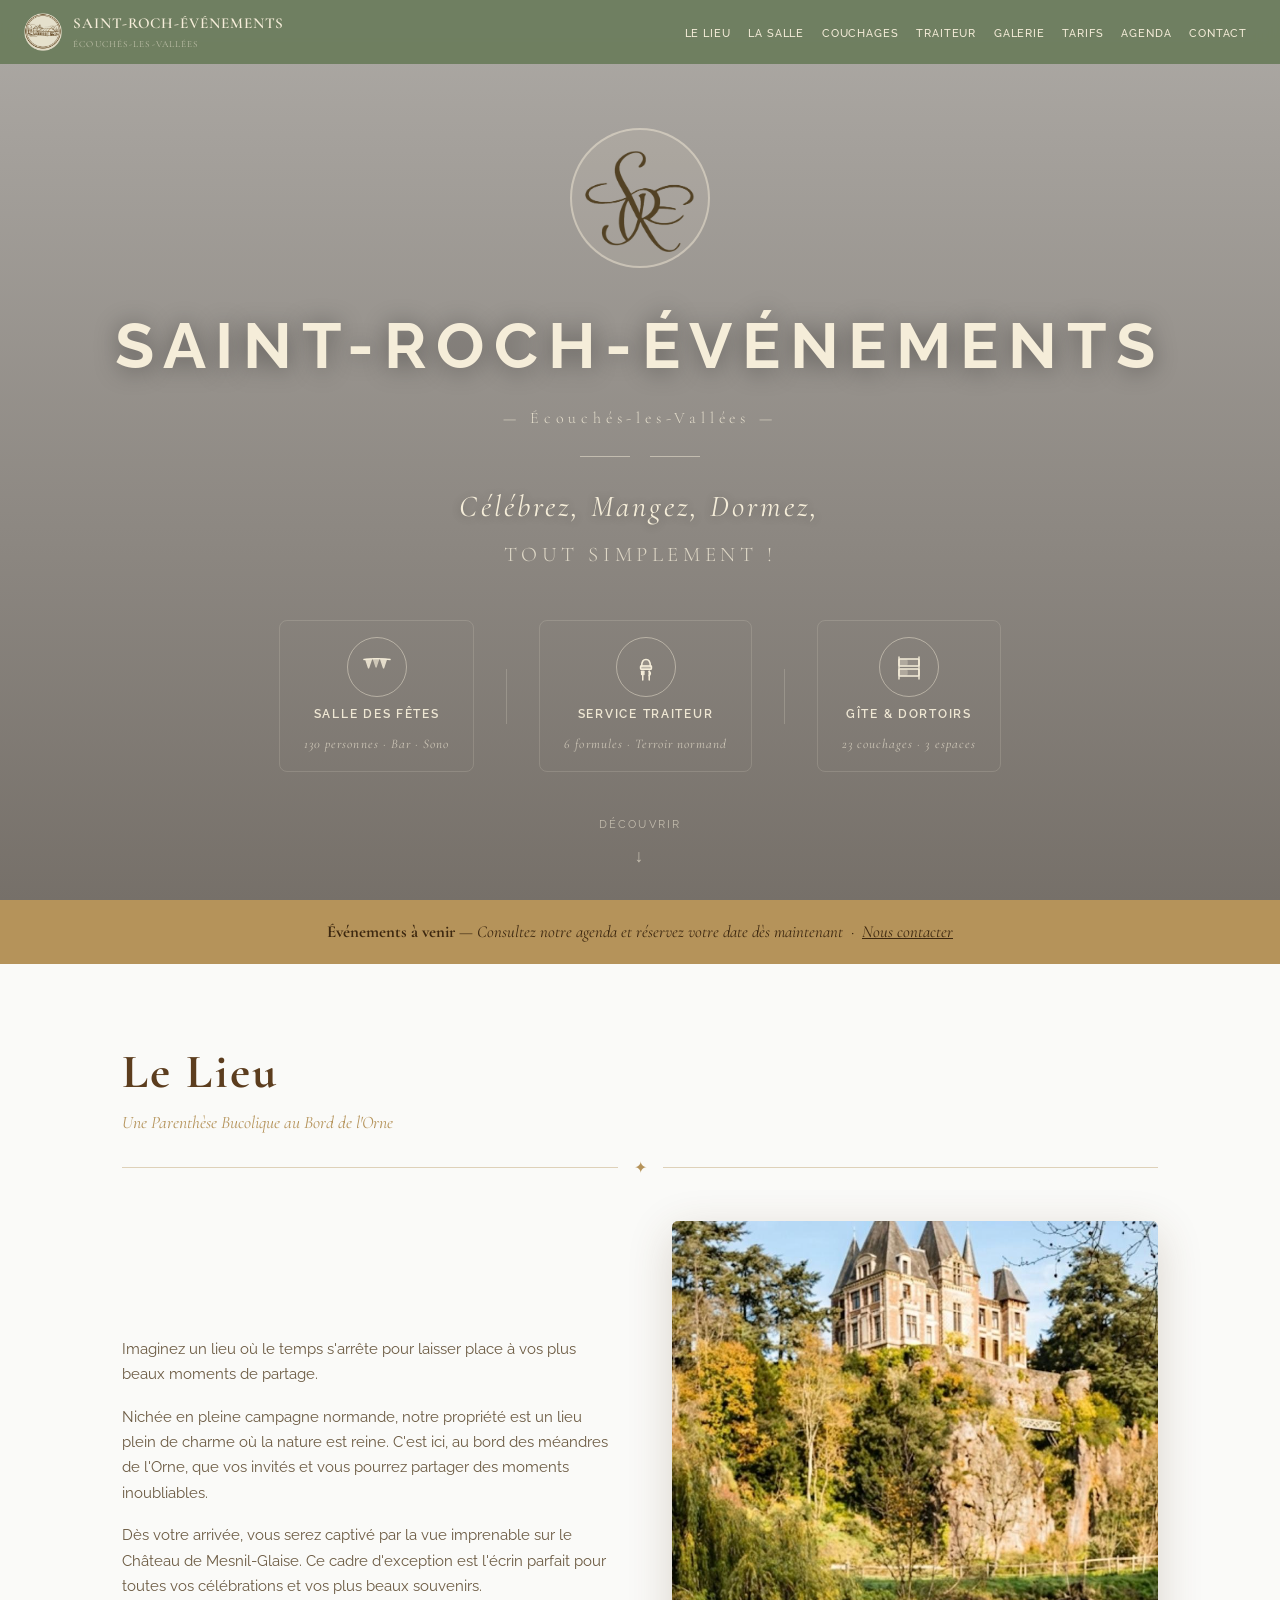
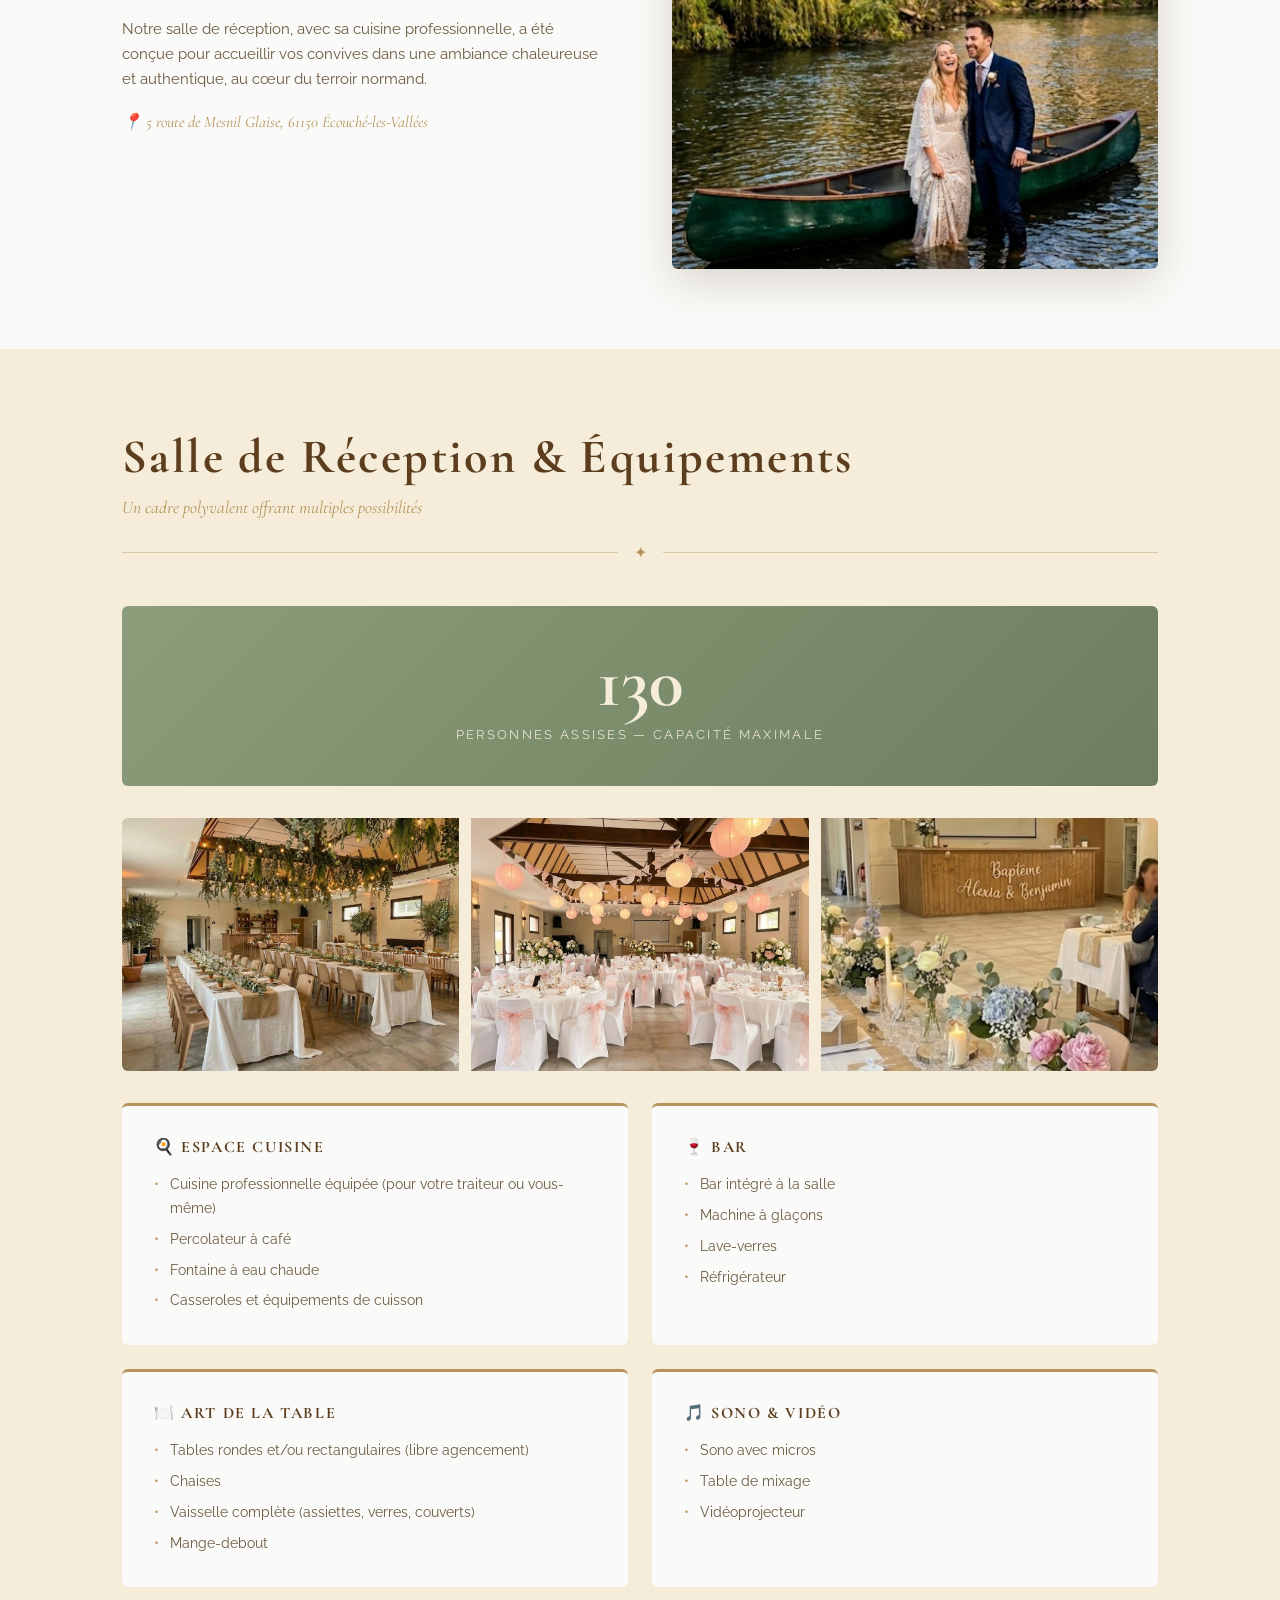
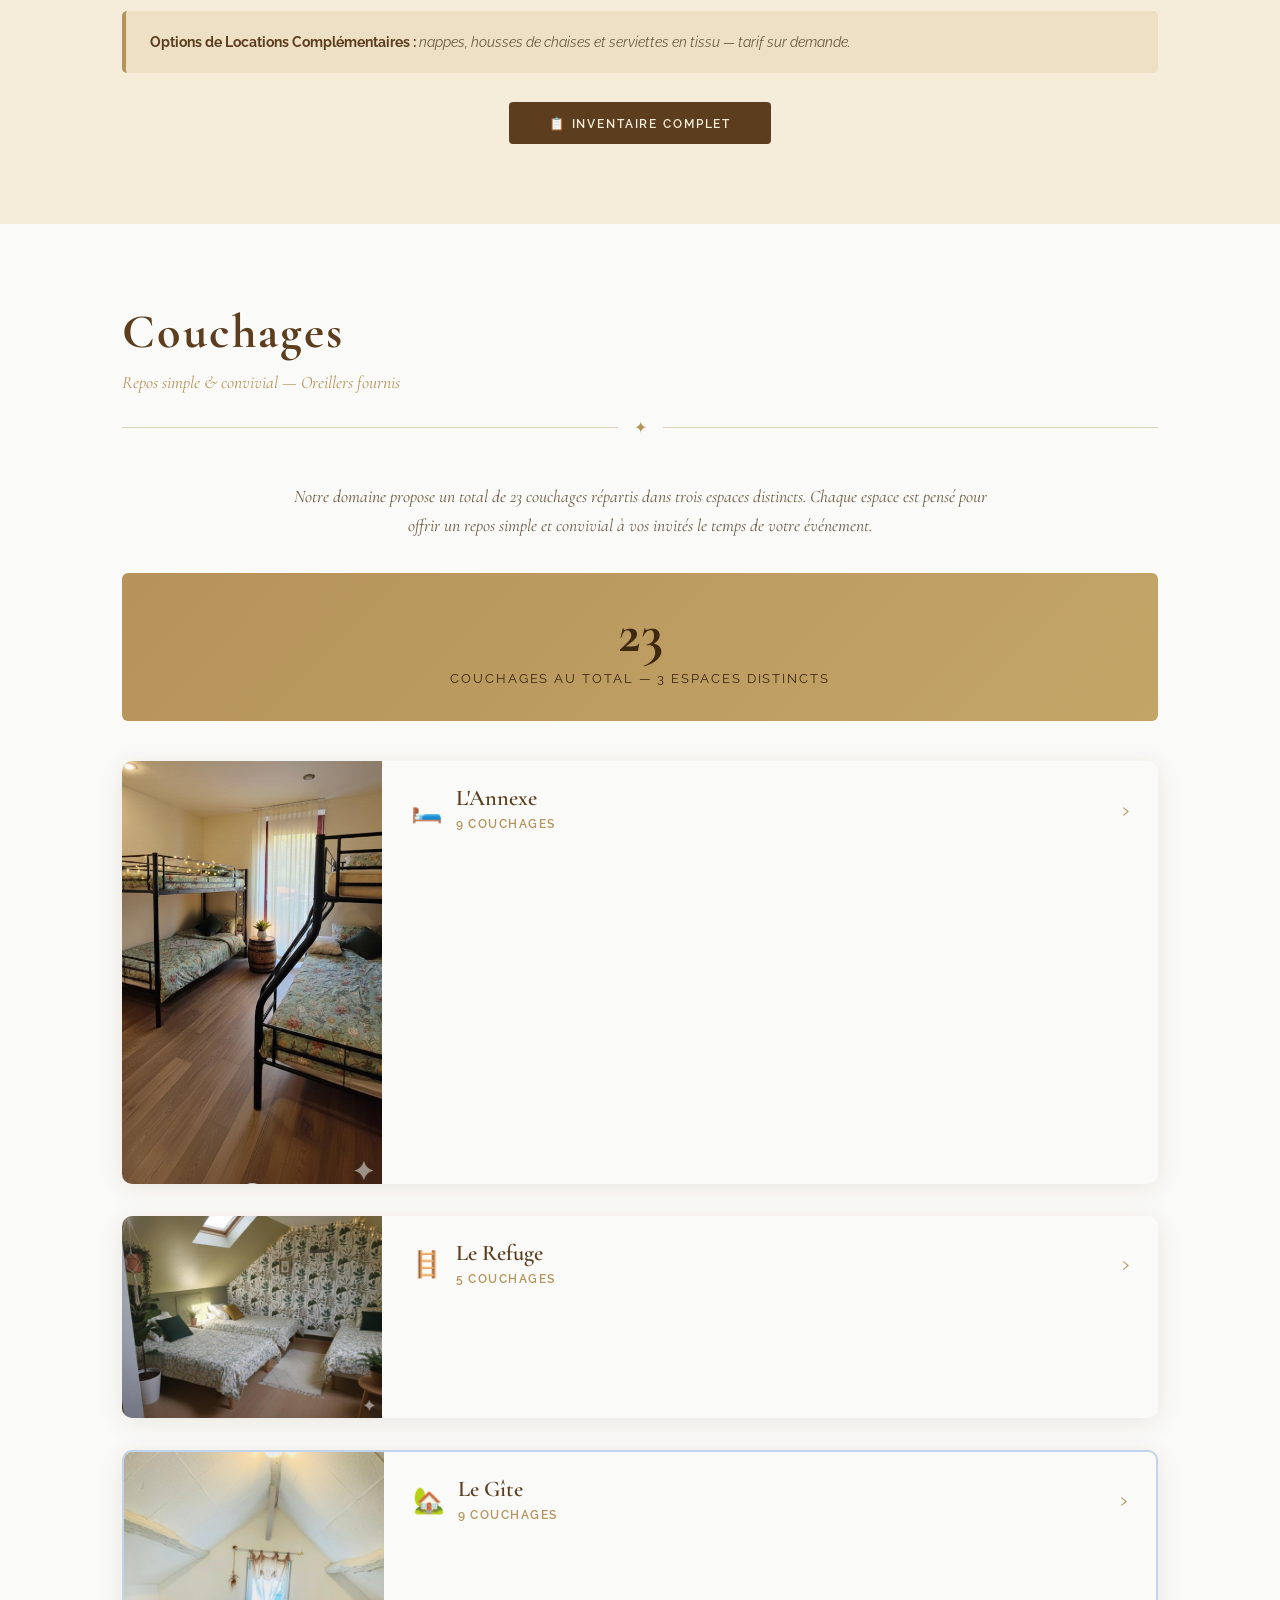
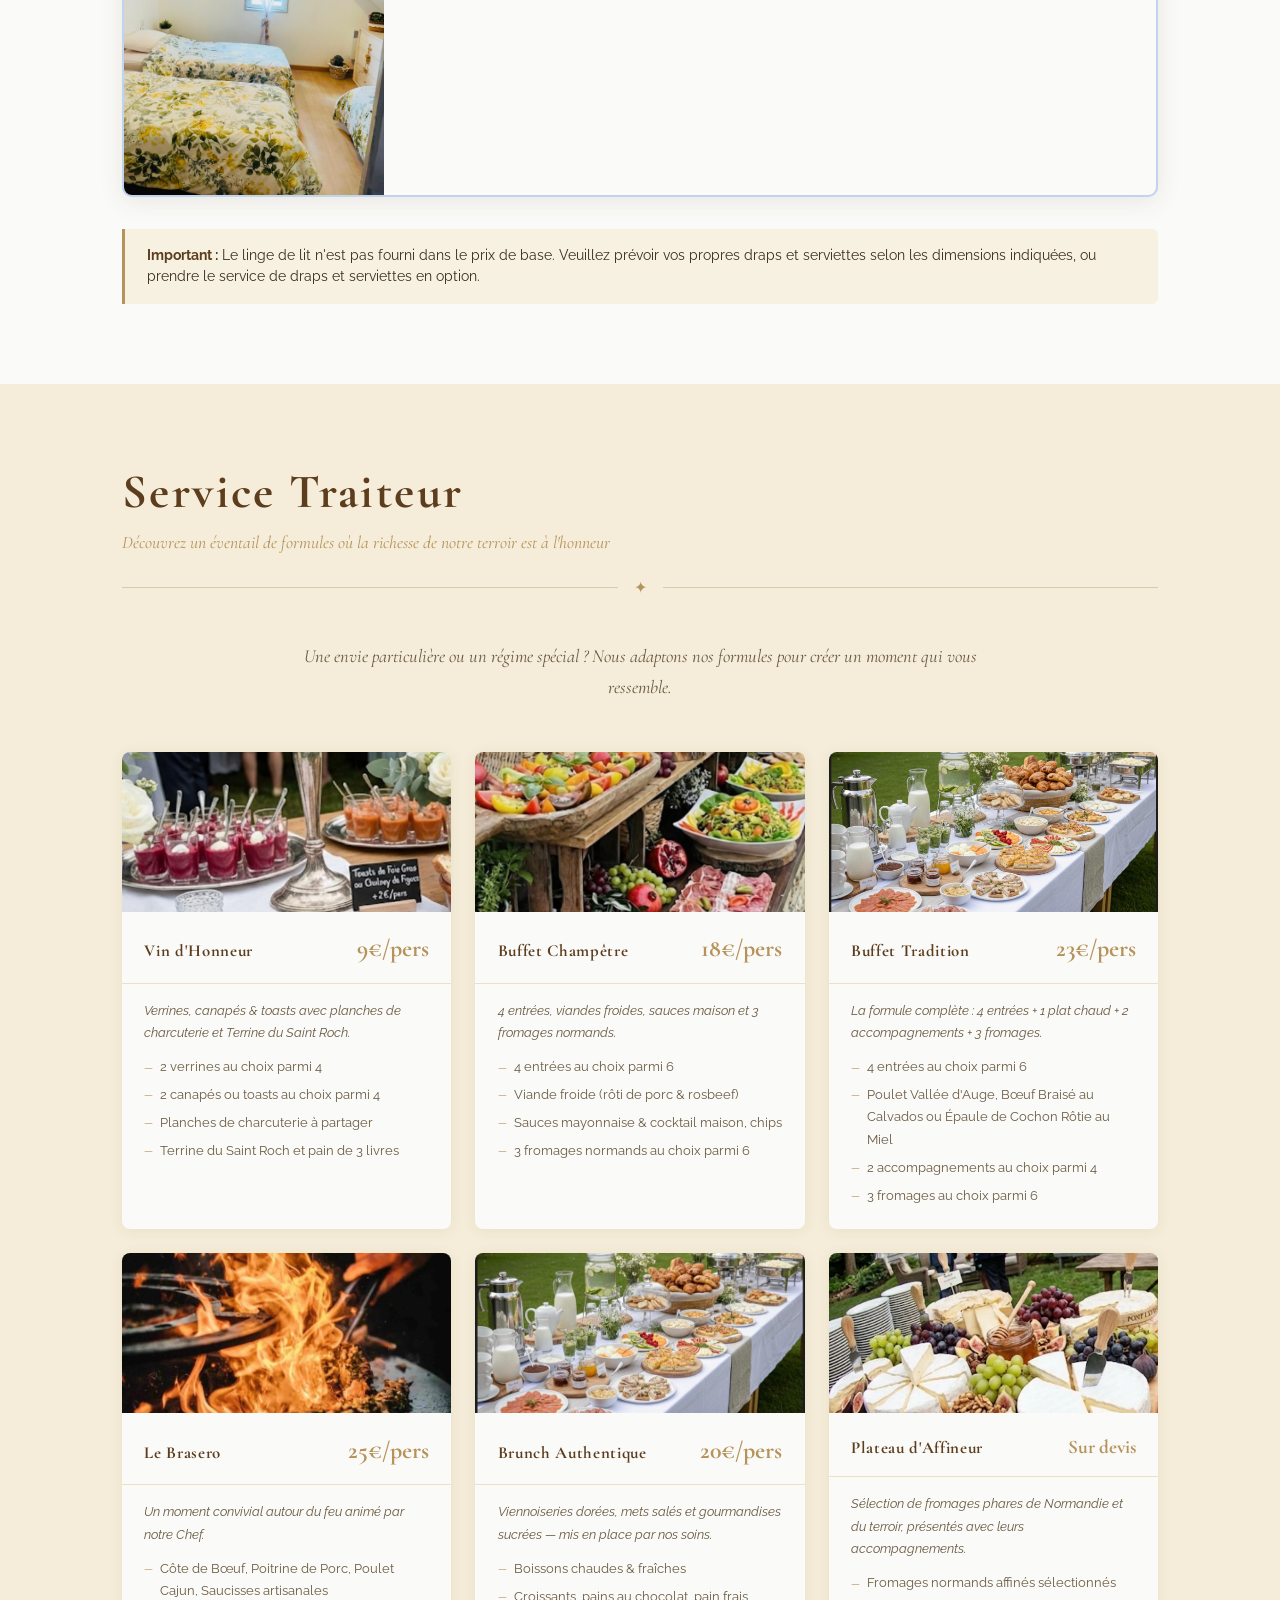
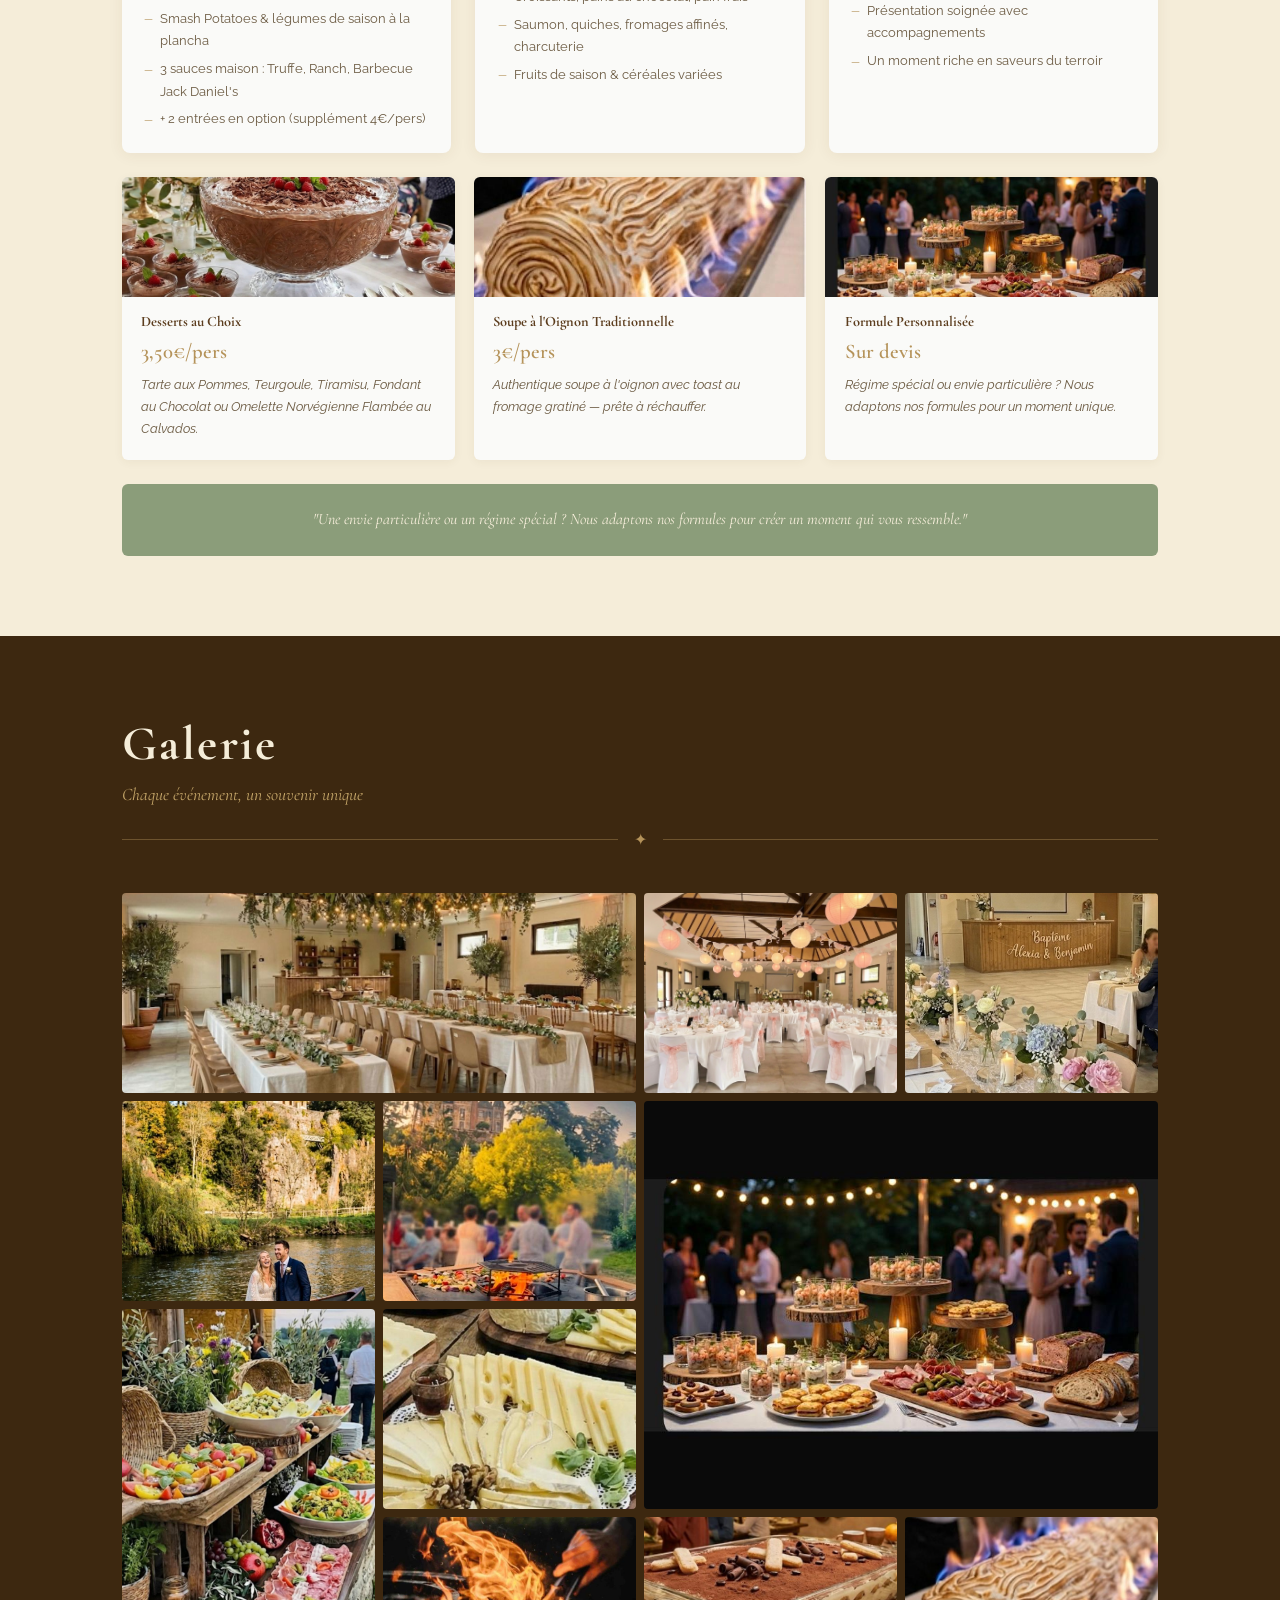
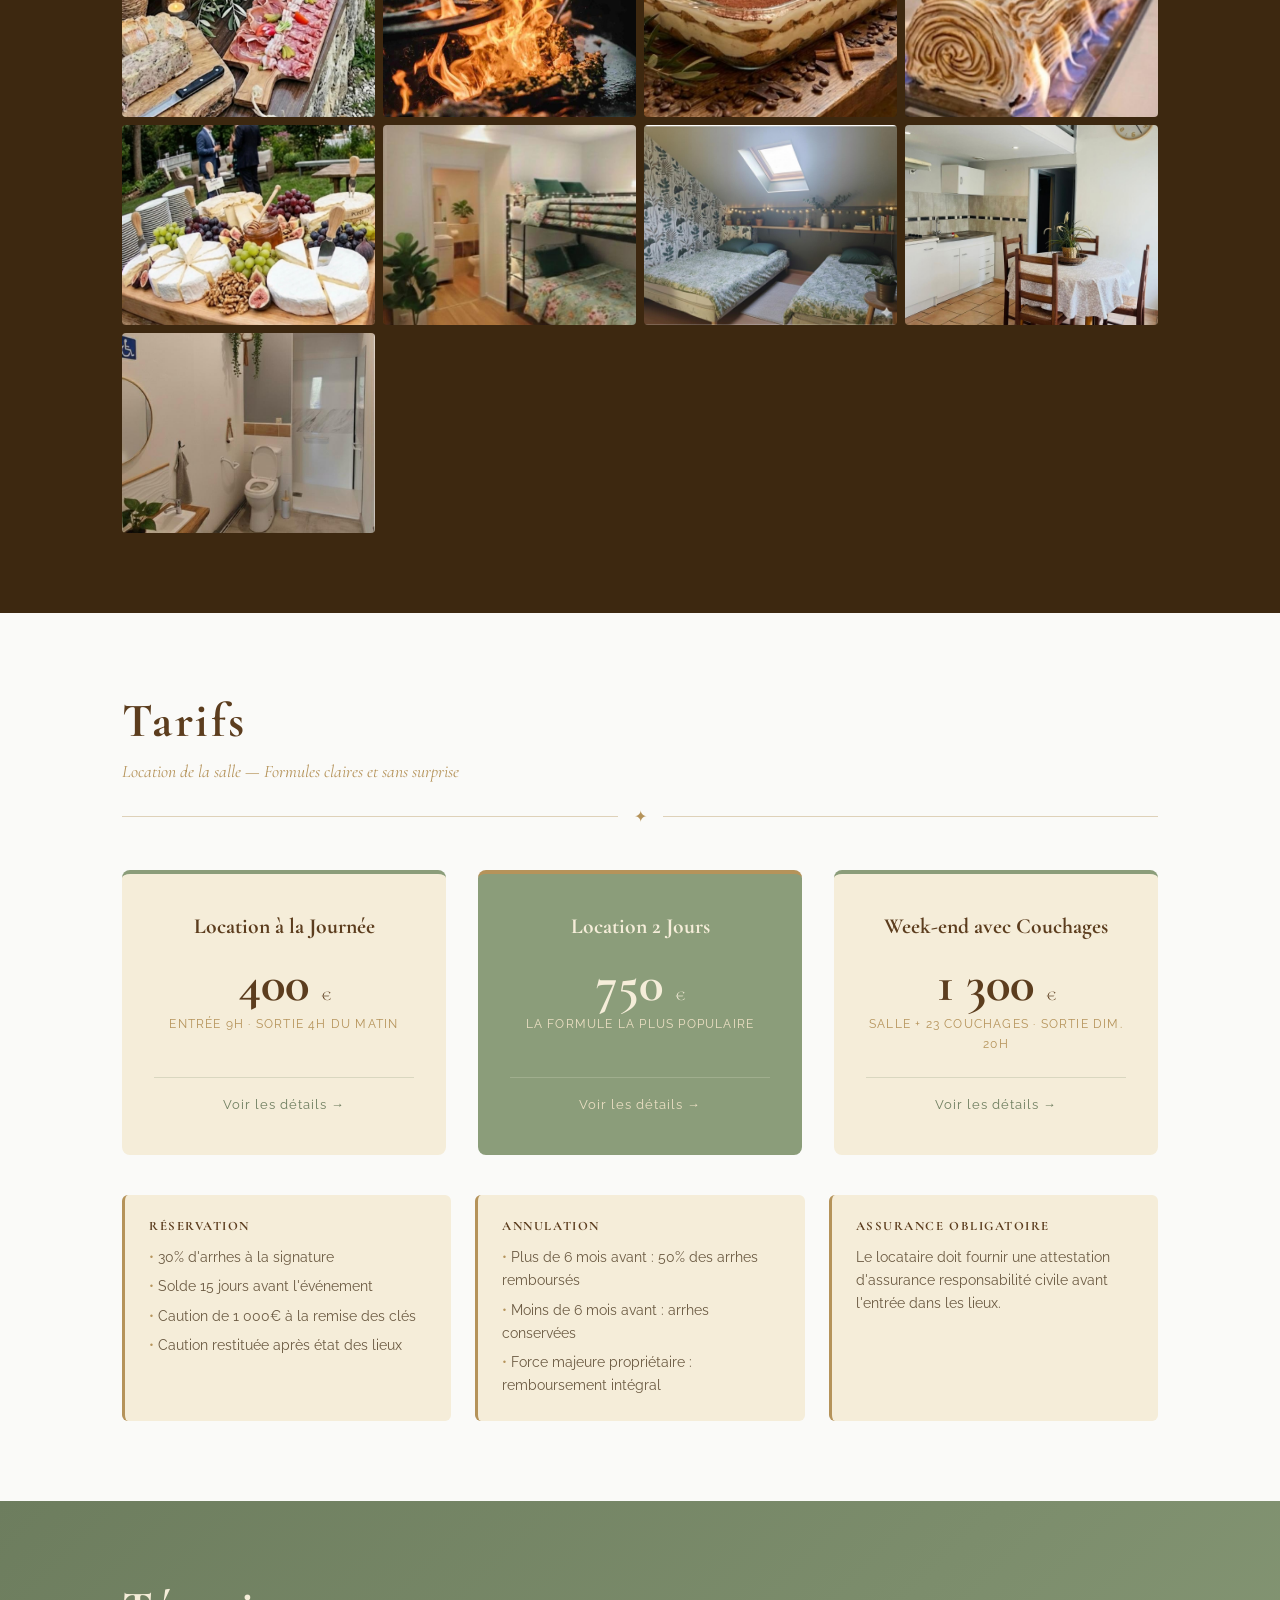
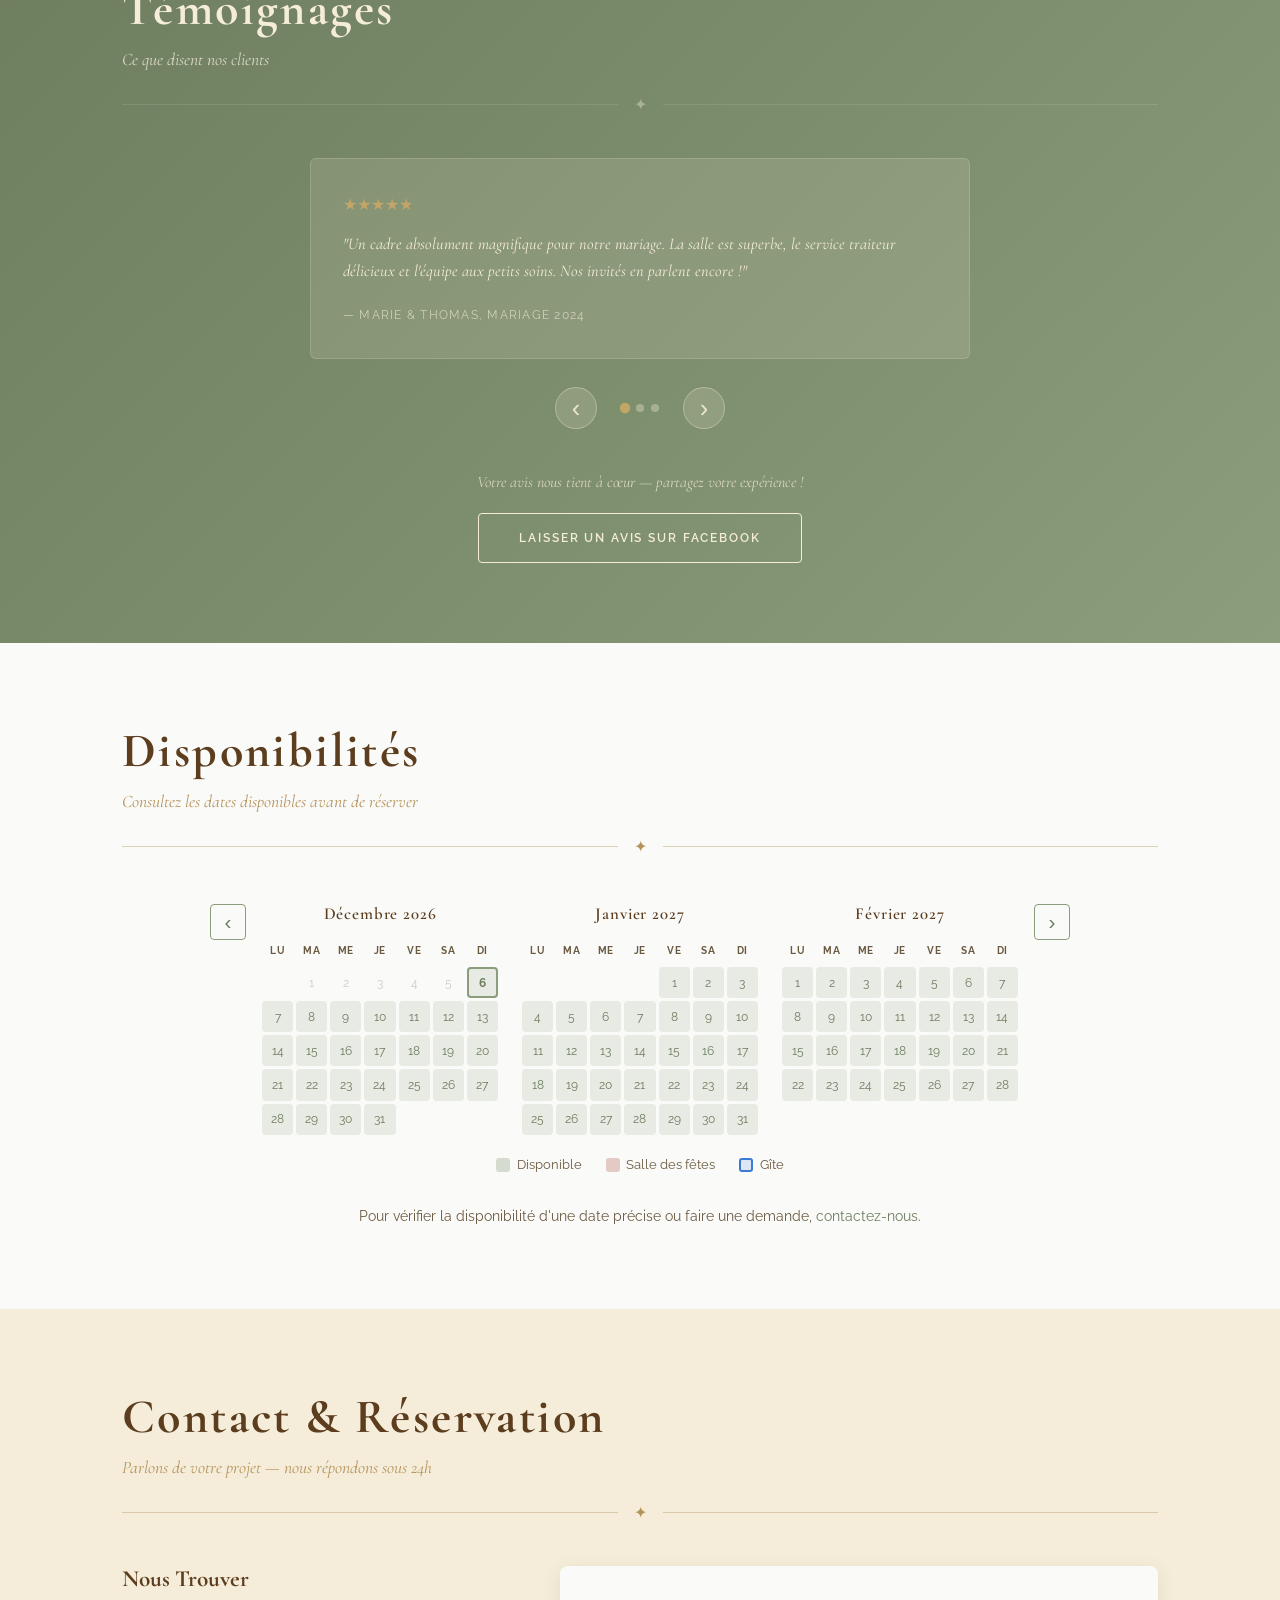
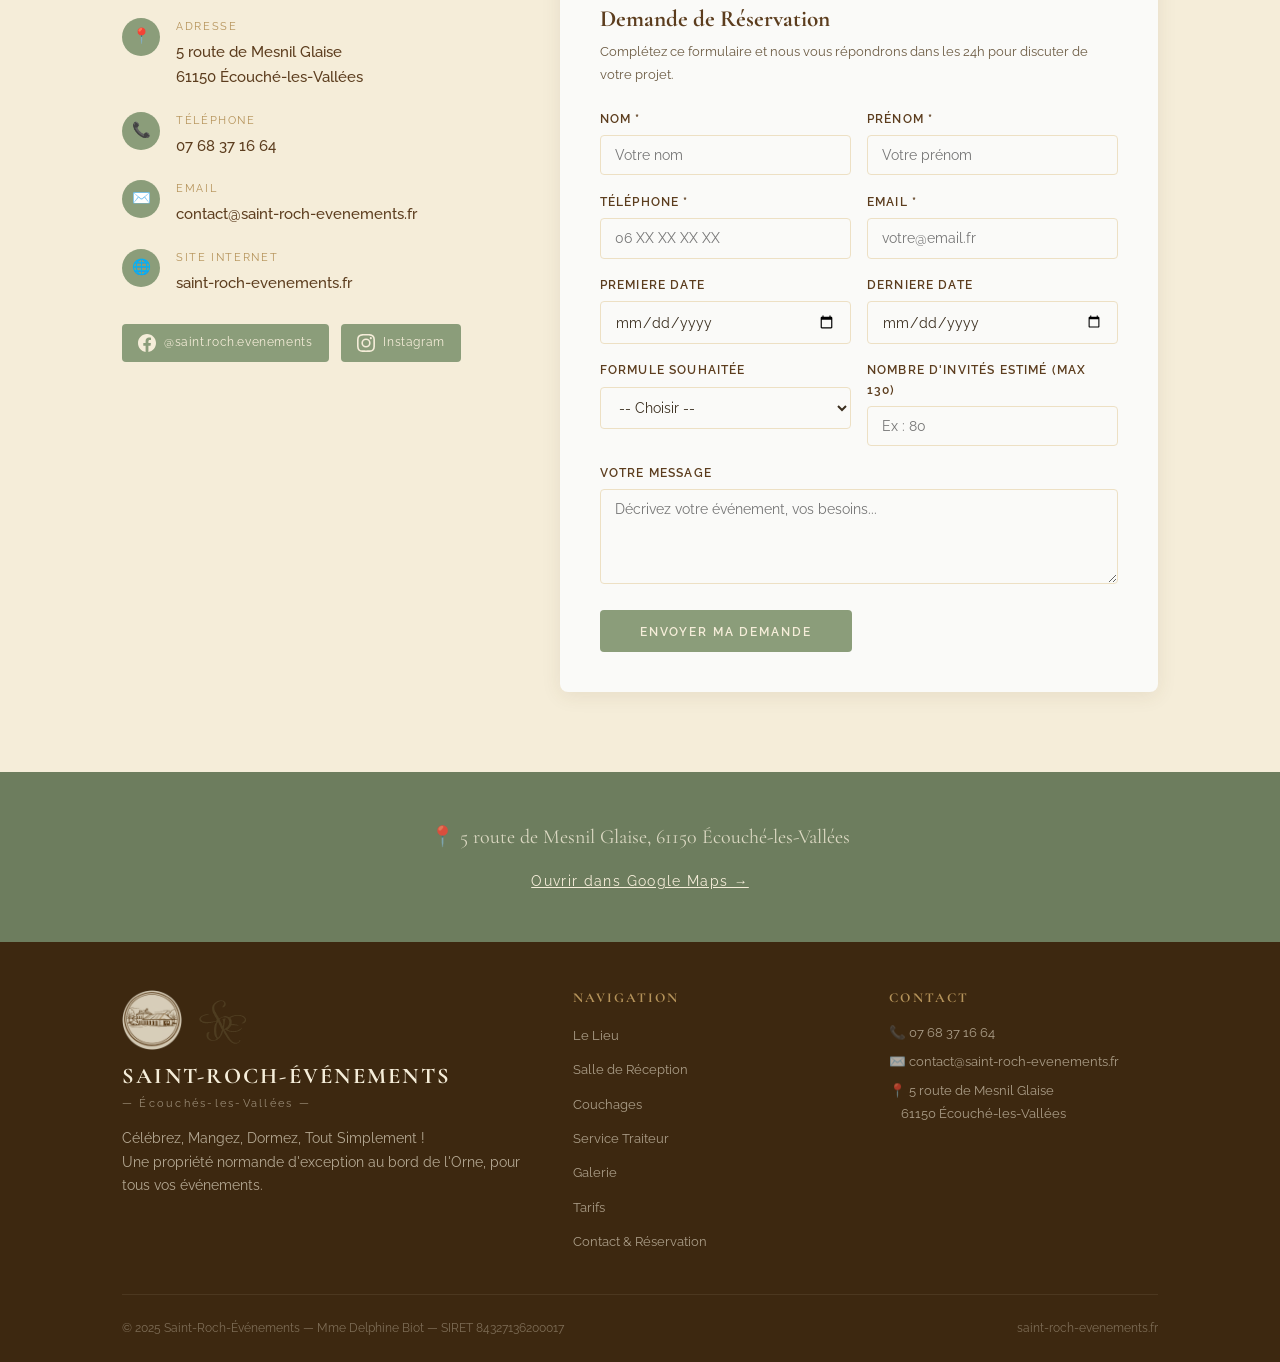
==== index.html @ dd8705e3 "Couchages : accordéon — détails masqués, s'ouvrent au clic" ====
<!DOCTYPE html>
<html lang="fr">
<head>
    <meta charset="UTF-8">
    <meta name="viewport" content="width=device-width, initial-scale=1.0, maximum-scale=1.0">
    <title>Saint-Roch-Événements — Écouchés-les-Vallées</title>
    <link href="https://fonts.googleapis.com/css2?family=Cormorant+Garamond:ital,wght@0,300;0,400;0,600;0,700;1,300;1,400;1,600&family=Raleway:wght@300;400;500;600&display=swap" rel="stylesheet">
    <link rel="stylesheet" href="style.css?v=13">
    <!-- API YouTube IFrame — doit être chargée AVANT script.js -->
    <script src="https://www.youtube.com/iframe_api"></script>
</head>
<body>

<!-- NAVIGATION -->
<nav id="navbar">
    <div class="nav-inner">
        <a href="#accueil" class="nav-logo">
            <img src="images/logo-batiment-transparent.png" alt="SRE" style="width:38px; height:38px; object-fit:contain; opacity:0.9;">
            <div>Saint-Roch-Événements<span>Écouchés-les-Vallées</span></div>
        </a>
        <ul class="nav-links" id="navLinks">
            <li><a href="#lieu">Le Lieu</a></li>
            <li><a href="#salle">La Salle</a></li>
            <li><a href="#couchages">Couchages</a></li>
            <li><a href="#traiteur">Traiteur</a></li>
            <li><a href="#galerie">Galerie</a></li>
            <li><a href="#tarifs">Tarifs</a></li>
            <li><a href="#disponibilites">Agenda</a></li>
            <li><a href="#contact">Contact</a></li>
        </ul>
        <button class="nav-toggle" id="navToggle" aria-label="Menu"><span></span><span></span><span></span></button>
    </div>
</nav>

<!-- HERO avec vidéo drone -->
<section id="accueil" style="padding:0;">
    <div id="hero">
        <div id="hero-yt-wrap">
            <!-- La div est remplacée dynamiquement par le lecteur YouTube via l'API IFrame -->
            <div id="hero-yt"></div>
        </div>
        <div class="hero-content">
            <div class="hero-logo-circle">
                <img src="images/logo-sre-transparent.png" alt="Saint-Roch-Événements">
            </div>
            <div class="hero-brand">Saint-Roch-Événements</div>
            <div class="hero-location">— Écouchés-les-Vallées —</div>
            <div class="hero-ornament"></div>
            <div class="hero-slogan">Célébrez, Mangez, Dormez,</div>
            <div class="hero-slogan-sub">Tout Simplement !</div>
            <div class="hero-services">
                <a href="#salle" class="hero-svc">
                    <div class="hero-svc-icon">
                        <!-- Guirlande de fanions -->
                        <svg xmlns="http://www.w3.org/2000/svg" width="30" height="26" viewBox="0 0 32 24" fill="none" stroke="currentColor" stroke-width="1.4" stroke-linecap="round" stroke-linejoin="round">
                            <path d="M2 4 Q16 2 30 4" fill="none"/>
                            <polygon points="4,4 10,4 7,13" fill="currentColor" opacity="0.85"/>
                            <polygon points="12,3 18,3 15,12" fill="currentColor" opacity="0.65"/>
                            <polygon points="20,4 26,4 23,13" fill="currentColor" opacity="0.85"/>
                        </svg>
                    </div>
                    <div class="hero-svc-label">Salle des Fêtes</div>
                    <div class="hero-svc-desc">130 personnes · Bar · Sono</div>
                </a>
                <div class="hero-sep"></div>
                <a href="#traiteur" class="hero-svc">
                    <div class="hero-svc-icon">
                        <!-- Toque de chef + couverts -->
                        <svg xmlns="http://www.w3.org/2000/svg" width="26" height="28" viewBox="0 0 24 26" fill="none" stroke="currentColor" stroke-width="1.4" stroke-linecap="round" stroke-linejoin="round">
                            <!-- toque -->
                            <path d="M8 12 Q8 6 12 6 Q16 6 16 12" fill="currentColor" opacity="0.15"/>
                            <path d="M8 12 Q8 6 12 6 Q16 6 16 12"/>
                            <rect x="7" y="12" width="10" height="3" rx="0.5" fill="currentColor" opacity="0.5"/>
                            <rect x="7" y="12" width="10" height="3" rx="0.5"/>
                            <!-- fourchette -->
                            <line x1="9" y1="17" x2="9" y2="25"/>
                            <line x1="8" y1="17" x2="8" y2="20"/>
                            <line x1="10" y1="17" x2="10" y2="20"/>
                            <!-- couteau -->
                            <line x1="15" y1="17" x2="15" y2="25"/>
                            <path d="M15 17 Q17 19 15 21"/>
                        </svg>
                    </div>
                    <div class="hero-svc-label">Service Traiteur</div>
                    <div class="hero-svc-desc">6 formules · Terroir normand</div>
                </a>
                <div class="hero-sep"></div>
                <a href="#couchages" class="hero-svc">
                    <div class="hero-svc-icon">
                        <!-- Lits superposés -->
                        <svg xmlns="http://www.w3.org/2000/svg" width="28" height="28" viewBox="0 0 28 28" fill="none" stroke="currentColor" stroke-width="1.4" stroke-linecap="round" stroke-linejoin="round">
                            <!-- montants verticaux -->
                            <line x1="4" y1="4" x2="4" y2="26"/>
                            <line x1="24" y1="4" x2="24" y2="26"/>
                            <!-- lit du haut -->
                            <rect x="4" y="6" width="20" height="7" rx="1" fill="currentColor" opacity="0.12"/>
                            <rect x="4" y="6" width="20" height="7" rx="1"/>
                            <rect x="5" y="7" width="7" height="5" rx="1" fill="currentColor" opacity="0.3"/>
                            <!-- lit du bas -->
                            <rect x="4" y="16" width="20" height="7" rx="1" fill="currentColor" opacity="0.12"/>
                            <rect x="4" y="16" width="20" height="7" rx="1"/>
                            <rect x="5" y="17" width="7" height="5" rx="1" fill="currentColor" opacity="0.3"/>
                        </svg>
                    </div>
                    <div class="hero-svc-label">Gîte &amp; Dortoirs</div>
                    <div class="hero-svc-desc">23 couchages · 3 espaces</div>
                </a>
            </div>
        </div>
        <a href="#lieu" class="scroll-hint">Découvrir</a>
    </div>
</section>

<!-- ÉVÉNEMENTS BAND -->
<div class="event-band">
    <p><strong>Événements à venir</strong> — Consultez notre agenda et réservez votre date dès maintenant &nbsp;·&nbsp; <a href="#contact" style="text-decoration:underline; color: var(--brown-dark);">Nous contacter</a></p>
</div>

<!-- LE LIEU -->
<section id="lieu">
    <div class="container">
        <h2 class="section-title">Le Lieu</h2>
        <div class="section-subtitle">Une Parenthèse Bucolique au Bord de l'Orne</div>
        <div class="divider"><span>✦</span></div>
        <div class="lieu-grid">
            <div class="lieu-text">
                <p>Imaginez un lieu où le temps s'arrête pour laisser place à vos plus beaux moments de partage.</p>
                <p>Nichée en pleine campagne normande, notre propriété est un lieu plein de charme où la nature est reine. C'est ici, au bord des méandres de l'Orne, que vos invités et vous pourrez partager des moments inoubliables.</p>
                <p>Dès votre arrivée, vous serez captivé par la vue imprenable sur le Château de Mesnil-Glaise. Ce cadre d'exception est l'écrin parfait pour toutes vos célébrations et vos plus beaux souvenirs.</p>
                <p>Notre salle de réception, avec sa cuisine professionnelle, a été conçue pour accueillir vos convives dans une ambiance chaleureuse et authentique, au cœur du terroir normand.</p>
                <p class="lieu-address">📍 5 route de Mesnil Glaise, 61150 Écouché-les-Vallées</p>
            </div>
            <div class="lieu-photo">
                <img src="images/image 4.jpeg" alt="Vue sur le Château de Mesnil-Glaise depuis l'Orne">
            </div>
        </div>
    </div>
</section>

<!-- SALLE DE RÉCEPTION & ÉQUIPEMENTS -->
<section id="salle">
    <div class="container">
        <h2 class="section-title">Salle de Réception &amp; Équipements</h2>
        <div class="section-subtitle">Un cadre polyvalent offrant multiples possibilités</div>
        <div class="divider"><span>✦</span></div>
        <div class="cap-banner">
            <div class="num">130</div>
            <p>Personnes Assises — Capacité Maximale</p>
        </div>
        <div class="salle-gallery">
            <img src="images/image 3.jpeg" alt="Salle décorée pour un mariage" onclick="openLightbox(this.src, 'salle')">
            <img src="images/IMG_8591.jpeg" alt="Salle avec lanternes pour mariage" onclick="openLightbox(this.src, 'salle')">
            <img src="images/IMG_8614.jpeg" alt="Salle pour baptême avec bar" onclick="openLightbox(this.src, 'salle')">
        </div>
        <div class="equip-grid">
            <div class="equip-card">
                <h3>🍳 Espace Cuisine</h3>
                <ul>
                    <li>Cuisine professionnelle équipée (pour votre traiteur ou vous-même)</li>
                    <li>Percolateur à café</li>
                    <li>Fontaine à eau chaude</li>
                    <li>Casseroles et équipements de cuisson</li>
                </ul>
            </div>
            <div class="equip-card">
                <h3>🍷 Bar</h3>
                <ul>
                    <li>Bar intégré à la salle</li>
                    <li>Machine à glaçons</li>
                    <li>Lave-verres</li>
                    <li>Réfrigérateur</li>
                </ul>
            </div>
            <div class="equip-card">
                <h3>🍽️ Art de la Table</h3>
                <ul>
                    <li>Tables rondes et/ou rectangulaires (libre agencement)</li>
                    <li>Chaises</li>
                    <li>Vaisselle complète (assiettes, verres, couverts)</li>
                    <li>Mange-debout</li>
                </ul>
            </div>
            <div class="equip-card">
                <h3>🎵 Sono &amp; Vidéo</h3>
                <ul>
                    <li>Sono avec micros</li>
                    <li>Table de mixage</li>
                    <li>Vidéoprojecteur</li>
                </ul>
            </div>
        </div>
        <div class="options-note">
            <p><strong>Options de Locations Complémentaires :</strong> nappes, housses de chaises et serviettes en tissu — tarif sur demande.</p>
        </div>
        <div class="inv-btn-wrap">
            <button class="btn btn-inventaire" onclick="openModal('modal-inventaire')">📋 Inventaire complet</button>
        </div>
    </div>
</section>

<!-- COUCHAGES -->
<section id="couchages">
    <div class="container">
        <h2 class="section-title">Couchages</h2>
        <div class="section-subtitle">Repos simple &amp; convivial — Oreillers fournis</div>
        <div class="divider"><span>✦</span></div>

        <p class="couch-intro">Notre domaine propose un total de 23 couchages répartis dans trois espaces distincts. Chaque espace est pensé pour offrir un repos simple et convivial à vos invités le temps de votre événement.</p>

        <div class="couch-total">
            <div class="big">23</div>
            <p>Couchages au total — 3 espaces distincts</p>
        </div>

        <div class="couch-spaces">

            <!-- L'Annexe -->
            <div class="couch-space" onclick="toggleCouch(this)">
                <div class="couch-space-photo">
                    <img src="images/WhatsApp Image 2026-03-31 at 21.49.45 (11).jpeg" alt="L'Annexe" onclick="event.stopPropagation(); openLightbox(this.src, 'couchages')">
                </div>
                <div class="couch-space-body">
                    <div class="couch-space-header">
                        <span class="couch-emoji">🛏️</span>
                        <div>
                            <h3 class="couch-space-name">L'Annexe</h3>
                            <div class="couch-space-cap">9 couchages</div>
                        </div>
                        <span class="couch-chevron">›</span>
                    </div>
                    <p class="couch-space-desc">Espace attenant à la salle de réception avec salle de bain privative (douche, lavabo et toilettes).</p>
                    <div class="couch-detail-title">Composition des lits</div>
                    <ul class="couch-list">
                        <li>1 lit superposé simple <span class="couch-dim">→ 2 couchages simples</span></li>
                        <li>1 lit double + 1 lit simple au-dessus <span class="couch-dim">→ 3 couchages</span></li>
                        <li>2 lits doubles superposés <span class="couch-dim">→ 4 couchages</span></li>
                    </ul>
                    <div class="couch-detail-title">Détail des draps</div>
                    <ul class="couch-list couch-list-sm">
                        <li>3 lits simples — 90 × 190 cm</li>
                        <li>3 lits doubles — 140 × 190 cm</li>
                    </ul>
                </div>
            </div>

            <!-- Le Refuge -->
            <div class="couch-space" onclick="toggleCouch(this)">
                <div class="couch-space-photo">
                    <img src="images/WhatsApp Image 2026-03-31 at 21.49.45 (10).jpeg" alt="Le Refuge" onclick="event.stopPropagation(); openLightbox(this.src, 'couchages')">
                </div>
                <div class="couch-space-body">
                    <div class="couch-space-header">
                        <span class="couch-emoji">🪜</span>
                        <div>
                            <h3 class="couch-space-name">Le Refuge</h3>
                            <div class="couch-space-cap">5 couchages</div>
                        </div>
                        <span class="couch-chevron">›</span>
                    </div>
                    <p class="couch-space-desc">Pièce située à l'étage de la salle des fêtes. Les sanitaires (douche, lavabo et toilettes) sont situés au rez-de-chaussée.</p>
                    <div class="couch-detail-title">Composition des lits</div>
                    <ul class="couch-list">
                        <li>3 lits simples — 90 × 190 cm</li>
                        <li>1 lit double — 140 × 190 cm</li>
                    </ul>
                </div>
            </div>

            <!-- Le Gîte -->
            <div class="couch-space couch-space-gite" onclick="toggleCouch(this)">
                <div class="couch-space-photo">
                    <img src="images/WhatsApp Image 2026-03-31 at 21.49.45 (20).jpeg" alt="Le Gîte" onclick="event.stopPropagation(); openLightbox(this.src, 'couchages')">
                </div>
                <div class="couch-space-body">
                    <div class="couch-space-header">
                        <span class="couch-emoji">🏡</span>
                        <div>
                            <h3 class="couch-space-name">Le Gîte</h3>
                            <div class="couch-space-cap">9 couchages</div>
                        </div>
                        <span class="couch-chevron">›</span>
                    </div>
                    <p class="couch-space-desc">Maison totalement indépendante, séparée de la salle des fêtes. Dispose de sa propre salle de bain, toilettes et cuisine équipée.</p>
                    <div class="couch-detail-title">Composition — À l'étage</div>
                    <ul class="couch-list">
                        <li>Chambre 1 <span class="couch-dim">(3 couchages)</span> — 1 grand lit 180×190 + 1 lit simple 90×190</li>
                        <li>Chambre 2 <span class="couch-dim">(3 couchages)</span> — 1 grand lit 180×190 + 1 lit simple 90×190</li>
                        <li>Palier <span class="couch-dim">(1 couchage)</span> — 1 lit simple 90×190</li>
                    </ul>
                    <div class="couch-detail-title">Composition — Rez-de-chaussée</div>
                    <ul class="couch-list">
                        <li>Salon <span class="couch-dim">(2 couchages)</span> — 1 canapé-lit double 140×190</li>
                    </ul>
                    <div class="couch-detail-title">Détail des draps</div>
                    <ul class="couch-list couch-list-sm">
                        <li>Lits simples — 90 × 190 cm</li>
                        <li>Lits doubles &amp; canapé-lit — 140 × 190 cm</li>
                        <li>Grands lits doubles — 180 × 190 cm</li>
                    </ul>
                </div>
            </div>

        </div>

        <div class="couch-linge-note">
            <strong>Important :</strong> Le linge de lit n'est pas fourni dans le prix de base. Veuillez prévoir vos propres draps et serviettes selon les dimensions indiquées, ou prendre le service de draps et serviettes en option.
        </div>
    </div>
</section>

<!-- SERVICE TRAITEUR -->
<section id="traiteur">
    <div class="container">
        <h2 class="section-title">Service Traiteur</h2>
        <div class="section-subtitle">Découvrez un éventail de formules où la richesse de notre terroir est à l'honneur</div>
        <div class="divider"><span>✦</span></div>
        <p class="traiteur-intro">Une envie particulière ou un régime spécial ? Nous adaptons nos formules pour créer un moment qui vous ressemble.</p>

        <p class="swipe-hint">← Glissez pour voir toutes les formules →</p>
        <div class="traiteur-grid">
            <div class="tr-card tr-clickable" onclick="openModal('modal-vin')">
                <img class="tr-photo" src="images/WhatsApp Image 2026-03-31 at 21.49.45 (17).jpeg" alt="Vin d'Honneur">
                <div class="tr-hint">Cliquer pour voir les détails</div>
                <div class="tr-head">
                    <h3>Vin d'Honneur</h3>
                    <div class="price">9€/pers</div>
                </div>
                <div class="tr-body">
                    <p class="desc">Verrines, canapés &amp; toasts avec planches de charcuterie et Terrine du Saint Roch.</p>
                    <ul>
                        <li>2 verrines au choix parmi 4</li>
                        <li>2 canapés ou toasts au choix parmi 4</li>
                        <li>Planches de charcuterie à partager</li>
                        <li>Terrine du Saint Roch et pain de 3 livres</li>
                    </ul>
                </div>
            </div>
            <div class="tr-card tr-clickable" onclick="openModal('modal-champetre')">
                <img class="tr-photo" src="images/WhatsApp Image 2026-03-31 at 21.49.45.jpeg" alt="Buffet Champêtre">
                <div class="tr-hint">Cliquer pour voir les détails</div>
                <div class="tr-head">
                    <h3>Buffet Champêtre</h3>
                    <div class="price">18€/pers</div>
                </div>
                <div class="tr-body">
                    <p class="desc">4 entrées, viandes froides, sauces maison et 3 fromages normands.</p>
                    <ul>
                        <li>4 entrées au choix parmi 6</li>
                        <li>Viande froide (rôti de porc &amp; rosbeef)</li>
                        <li>Sauces mayonnaise &amp; cocktail maison, chips</li>
                        <li>3 fromages normands au choix parmi 6</li>
                    </ul>
                </div>
            </div>
            <div class="tr-card tr-clickable" onclick="openModal('modal-tradition')">
                <img class="tr-photo" src="images/WhatsApp Image 2026-03-31 at 21.49.45 (6).jpeg" alt="Buffet Tradition">
                <div class="tr-hint">Cliquer pour voir les détails</div>
                <div class="tr-head">
                    <h3>Buffet Tradition</h3>
                    <div class="price">23€/pers</div>
                </div>
                <div class="tr-body">
                    <p class="desc">La formule complète : 4 entrées + 1 plat chaud + 2 accompagnements + 3 fromages.</p>
                    <ul>
                        <li>4 entrées au choix parmi 6</li>
                        <li>Poulet Vallée d'Auge, Bœuf Braisé au Calvados ou Épaule de Cochon Rôtie au Miel</li>
                        <li>2 accompagnements au choix parmi 4</li>
                        <li>3 fromages au choix parmi 6</li>
                    </ul>
                </div>
            </div>
            <div class="tr-card tr-clickable" onclick="openModal('modal-brasero')">
                <img class="tr-photo" src="images/WhatsApp Image 2026-03-31 at 21.49.45 (3).jpeg" alt="Le Brasero">
                <div class="tr-hint">Cliquer pour voir les détails</div>
                <div class="tr-head">
                    <h3>Le Brasero</h3>
                    <div class="price">25€/pers</div>
                </div>
                <div class="tr-body">
                    <p class="desc">Un moment convivial autour du feu animé par notre Chef.</p>
                    <ul>
                        <li>Côte de Bœuf, Poitrine de Porc, Poulet Cajun, Saucisses artisanales</li>
                        <li>Smash Potatoes &amp; légumes de saison à la plancha</li>
                        <li>3 sauces maison : Truffe, Ranch, Barbecue Jack Daniel's</li>
                        <li>+ 2 entrées en option (supplément 4€/pers)</li>
                    </ul>
                </div>
            </div>
            <div class="tr-card tr-clickable" onclick="openModal('modal-brunch')">
                <img class="tr-photo" src="images/WhatsApp Image 2026-03-31 at 21.49.45 (2).jpeg" alt="Brunch Authentique">
                <div class="tr-hint">Cliquer pour voir les détails</div>
                <div class="tr-head">
                    <h3>Brunch Authentique</h3>
                    <div class="price">20€/pers</div>
                </div>
                <div class="tr-body">
                    <p class="desc">Viennoiseries dorées, mets salés et gourmandises sucrées — mis en place par nos soins.</p>
                    <ul>
                        <li>Boissons chaudes &amp; fraîches</li>
                        <li>Croissants, pains au chocolat, pain frais</li>
                        <li>Saumon, quiches, fromages affinés, charcuterie</li>
                        <li>Fruits de saison &amp; céréales variées</li>
                    </ul>
                </div>
            </div>
            <div class="tr-card tr-clickable" onclick="openModal('modal-affineur')">
                <img class="tr-photo" src="images/WhatsApp Image 2026-03-31 at 21.49.45 (18).jpeg" alt="Plateau d'Affineur">
                <div class="tr-hint">Cliquer pour voir les détails</div>
                <div class="tr-head">
                    <h3>Plateau d'Affineur</h3>
                    <div class="price" style="font-size:1.2rem;">Sur devis</div>
                </div>
                <div class="tr-body">
                    <p class="desc">Sélection de fromages phares de Normandie et du terroir, présentés avec leurs accompagnements.</p>
                    <ul>
                        <li>Fromages normands affinés sélectionnés</li>
                        <li>Présentation soignée avec accompagnements</li>
                        <li>Un moment riche en saveurs du terroir</li>
                    </ul>
                </div>
            </div>
        </div>

        <div class="tr-small-grid">
            <div class="tr-small">
                <img src="images/WhatsApp Image 2026-03-31 at 21.49.45 (8).jpeg" alt="Dessert mousse chocolat">
                <div class="tr-small-body">
                    <h4>Desserts au Choix</h4>
                    <div class="price">3,50€/pers</div>
                    <p>Tarte aux Pommes, Teurgoule, Tiramisu, Fondant au Chocolat ou Omelette Norvégienne Flambée au Calvados.</p>
                </div>
            </div>
            <div class="tr-small">
                <img src="images/WhatsApp Image 2026-03-31 at 21.49.45 (16).jpeg" alt="Omelette norvégienne">
                <div class="tr-small-body">
                    <h4>Soupe à l'Oignon Traditionnelle</h4>
                    <div class="price">3€/pers</div>
                    <p>Authentique soupe à l'oignon avec toast au fromage gratiné — prête à réchauffer.</p>
                </div>
            </div>
            <div class="tr-small">
                <img src="images/WhatsApp Image 2026-03-31 at 21.49.45 (4).jpeg" alt="Vin d'honneur soirée">
                <div class="tr-small-body">
                    <h4>Formule Personnalisée</h4>
                    <div class="price">Sur devis</div>
                    <p>Régime spécial ou envie particulière ? Nous adaptons nos formules pour un moment unique.</p>
                </div>
            </div>
        </div>
        <div class="tr-note">"Une envie particulière ou un régime spécial ? Nous adaptons nos formules pour créer un moment qui vous ressemble."</div>
    </div>
</section>

<!-- GALERIE PHOTOS -->
<section id="galerie">
    <div class="container">
        <h2 class="section-title">Galerie</h2>
        <div class="section-subtitle">Chaque événement, un souvenir unique</div>
        <div class="divider"><span>✦</span></div>
        <div class="galerie-grid">
            <div class="galerie-item wide" onclick="openLightbox(this.querySelector('img').src, 'galerie')">
                <img src="images/image 3.jpeg" alt="Salle mariage décorée">
            </div>
            <div class="galerie-item" onclick="openLightbox(this.querySelector('img').src, 'galerie')">
                <img src="images/IMG_8591.jpeg" alt="Salle lanternes roses">
            </div>
            <div class="galerie-item" onclick="openLightbox(this.querySelector('img').src, 'galerie')">
                <img src="images/IMG_8614.jpeg" alt="Baptême Alexia et Benjamin">
            </div>
            <div class="galerie-item" onclick="openLightbox(this.querySelector('img').src, 'galerie')">
                <img src="images/image 4.jpeg" alt="Vue château de Mesnil-Glaise">
            </div>
            <div class="galerie-item" onclick="openLightbox(this.querySelector('img').src, 'galerie')">
                <img src="images/image 2.png" alt="Brasero en soirée">
            </div>
            <div class="galerie-item wide tall" onclick="openLightbox(this.querySelector('img').src, 'galerie')">
                <img src="images/WhatsApp Image 2026-03-31 at 21.49.45 (4).jpeg" alt="Vin d'honneur soirée guirlandes">
            </div>
            <div class="galerie-item tall" onclick="openLightbox(this.querySelector('img').src, 'galerie')">
                <img src="images/WhatsApp Image 2026-03-31 at 21.49.45.jpeg" alt="Buffet champêtre rustique">
            </div>
            <div class="galerie-item" onclick="openLightbox(this.querySelector('img').src, 'galerie')">
                <img src="images/WhatsApp Image 2026-03-31 at 21.49.45 (1).jpeg" alt="Plateau fromages normands">
            </div>
            <div class="galerie-item" onclick="openLightbox(this.querySelector('img').src, 'galerie')">
                <img src="images/WhatsApp Image 2026-03-31 at 21.49.45 (3).jpeg" alt="Brasero flammes">
            </div>
            <div class="galerie-item" onclick="openLightbox(this.querySelector('img').src, 'galerie')">
                <img src="images/WhatsApp Image 2026-03-31 at 21.49.45 (14).jpeg" alt="Tiramisu">
            </div>
            <div class="galerie-item" onclick="openLightbox(this.querySelector('img').src, 'galerie')">
                <img src="images/WhatsApp Image 2026-03-31 at 21.49.45 (16).jpeg" alt="Omelette norvégienne flambée">
            </div>
            <div class="galerie-item" onclick="openLightbox(this.querySelector('img').src, 'galerie')">
                <img src="images/WhatsApp Image 2026-03-31 at 21.49.45 (18).jpeg" alt="Plateau affineur fromages entiers">
            </div>
            <div class="galerie-item" onclick="openLightbox(this.querySelector('img').src, 'galerie')">
                <img src="images/WhatsApp Image 2026-03-31 at 21.49.45 (7).jpeg" alt="Chambre dortoir">
            </div>
            <div class="galerie-item" onclick="openLightbox(this.querySelector('img').src, 'galerie')">
                <img src="images/WhatsApp Image 2026-03-31 at 21.49.45 (12).jpeg" alt="Chambre mansardée">
            </div>
            <div class="galerie-item" onclick="openLightbox(this.querySelector('img').src, 'galerie')">
                <img src="images/WhatsApp Image 2026-03-31 at 21.49.45 (21).jpeg" alt="Gîte cuisine">
            </div>
            <div class="galerie-item" onclick="openLightbox(this.querySelector('img').src, 'galerie')">
                <img src="images/WhatsApp Image 2026-03-31 at 21.49.45 (15).jpeg" alt="Salle de bain PMR">
            </div>
        </div>
    </div>
</section>

<!-- Lightbox -->
<div id="lightbox" onclick="closeLightbox()">
    <button id="lightbox-close" onclick="closeLightbox()" aria-label="Fermer">✕</button>
    <button id="lightbox-prev" onclick="event.stopPropagation(); moveLightbox(-1)" aria-label="Précédent">‹</button>
    <div id="lightbox-box" onclick="event.stopPropagation()">
        <img id="lightbox-img" src="" alt="">
        <div id="lightbox-footer">
            <div id="lightbox-caption"></div>
            <div id="lightbox-counter"></div>
        </div>
    </div>
    <button id="lightbox-next" onclick="event.stopPropagation(); moveLightbox(1)" aria-label="Suivant">›</button>
</div>

<!-- TARIFS -->
<section id="tarifs">
    <div class="container">
        <h2 class="section-title">Tarifs</h2>
        <div class="section-subtitle">Location de la salle — Formules claires et sans surprise</div>
        <div class="divider"><span>✦</span></div>
        <p class="swipe-hint">← Glissez pour comparer les formules →</p>
        <div class="tarif-grid">
            <div class="tarif-card tr-clickable" onclick="openModal('modal-tarif-jour')">
                <h3>Location à la Journée</h3>
                <div class="tarif-price">400 <span>€</span></div>
                <div class="tagline">Entrée 9h · Sortie 4h du matin</div>
                <div class="tarif-btn">Voir les détails →</div>
            </div>
            <div class="tarif-card star tr-clickable" onclick="openModal('modal-tarif-2j')">
                <h3>Location 2 Jours</h3>
                <div class="tarif-price">750 <span>€</span></div>
                <div class="tagline">La formule la plus populaire</div>
                <div class="tarif-btn">Voir les détails →</div>
            </div>
            <div class="tarif-card tr-clickable" onclick="openModal('modal-tarif-we')">
                <h3>Week-end avec Couchages</h3>
                <div class="tarif-price">1 300 <span>€</span></div>
                <div class="tagline">Salle + 23 couchages · Sortie dim. 20h</div>
                <div class="tarif-btn">Voir les détails →</div>
            </div>
        </div>
        <div class="tarif-info-grid">
            <div class="tib">
                <h4>Réservation</h4>
                <ul>
                    <li>30% d'arrhes à la signature</li>
                    <li>Solde 15 jours avant l'événement</li>
                    <li>Caution de 1 000€ à la remise des clés</li>
                    <li>Caution restituée après état des lieux</li>
                </ul>
            </div>
            <div class="tib">
                <h4>Annulation</h4>
                <ul>
                    <li>Plus de 6 mois avant : 50% des arrhes remboursés</li>
                    <li>Moins de 6 mois avant : arrhes conservées</li>
                    <li>Force majeure propriétaire : remboursement intégral</li>
                </ul>
            </div>
            <div class="tib">
                <h4>Assurance Obligatoire</h4>
                <p>Le locataire doit fournir une attestation d'assurance responsabilité civile avant l'entrée dans les lieux.</p>
            </div>
        </div>
    </div>
</section>

<!-- TÉMOIGNAGES -->
<section id="temoignages">
    <div class="container">
        <h2 class="section-title">Témoignages</h2>
        <div class="section-subtitle">Ce que disent nos clients</div>
        <div class="divider"><span>✦</span></div>
        <div class="temo-grid">
            <div class="temo-card">
                <div class="stars">★★★★★</div>
                <div class="quote">"Un cadre absolument magnifique pour notre mariage. La salle est superbe, le service traiteur délicieux et l'équipe aux petits soins. Nos invités en parlent encore !"</div>
                <div class="author">— Marie &amp; Thomas, Mariage 2024</div>
            </div>
            <div class="temo-card">
                <div class="stars">★★★★★</div>
                <div class="quote">"Nous avons organisé le baptême de notre fils ici. Le lieu est magnifique, la cuisine très pratique, et les couchages ont permis à toute la famille de rester sur place."</div>
                <div class="author">— Famille Leclerc, Baptême 2024</div>
            </div>
            <div class="temo-card">
                <div class="stars">★★★★★</div>
                <div class="quote">"Le Brasero était une expérience incroyable ! La vue sur la campagne normande, le bord de l'Orne... un endroit unique et hors du temps. On reviendra !"</div>
                <div class="author">— Sophie &amp; Pierre, Anniversaire 2025</div>
            </div>
        </div>
        <div class="temo-cta">
            <p>Votre avis nous tient à cœur — partagez votre expérience !</p>
            <a href="https://www.facebook.com/saint.roch.evenements" target="_blank" class="btn btn-outline">Laisser un avis sur Facebook</a>
        </div>
    </div>
</section>

<!-- DISPONIBILITÉS -->
<section id="disponibilites">
    <div class="container">
        <h2 class="section-title">Disponibilités</h2>
        <div class="section-subtitle">Consultez les dates disponibles avant de réserver</div>
        <div class="divider"><span>✦</span></div>

        <div class="dispo-wrap">
            <div class="dispo-nav">
                <button class="dispo-btn-nav" id="dispoPrev">‹</button>
                <div class="dispo-months" id="dispoMonths"></div>
                <button class="dispo-btn-nav" id="dispoNext">›</button>
            </div>
            <div class="dispo-legend">
                <span class="leg-item"><span class="leg-dot leg-free"></span> Disponible</span>
                <span class="leg-item"><span class="leg-dot leg-taken"></span> Salle des fêtes</span>
                <span class="leg-item"><span class="leg-dot leg-gite"></span> Gîte</span>
            </div>
        </div>

        <p class="dispo-note">Pour vérifier la disponibilité d'une date précise ou faire une demande, <a href="#contact">contactez-nous</a>.</p>
    </div>
</section>

<!-- CONTACT -->
<section id="contact">
    <div class="container">
        <h2 class="section-title">Contact &amp; Réservation</h2>
        <div class="section-subtitle">Parlons de votre projet — nous répondons sous 24h</div>
        <div class="divider"><span>✦</span></div>
        <div class="contact-layout">
            <div class="contact-info">
                <h3>Nous Trouver</h3>
                <div class="citem">
                    <div class="cicon">📍</div>
                    <div class="ctext">
                        <div class="label">Adresse</div>
                        <div class="value">5 route de Mesnil Glaise<br>61150 Écouché-les-Vallées</div>
                    </div>
                </div>
                <div class="citem">
                    <div class="cicon">📞</div>
                    <div class="ctext">
                        <div class="label">Téléphone</div>
                        <div class="value"><a href="tel:0768371664">07 68 37 16 64</a></div>
                    </div>
                </div>
                <div class="citem">
                    <div class="cicon">✉️</div>
                    <div class="ctext">
                        <div class="label">Email</div>
                        <div class="value"><a href="mailto:contact@saint-roch-evenements.fr">contact@saint-roch-evenements.fr</a></div>
                    </div>
                </div>
                <div class="citem">
                    <div class="cicon">🌐</div>
                    <div class="ctext">
                        <div class="label">Site Internet</div>
                        <div class="value">saint-roch-evenements.fr</div>
                    </div>
                </div>
                <div class="social-links">
                    <a href="https://www.facebook.com/saint.roch.evenements" target="_blank" class="social-link">
                        <svg xmlns="http://www.w3.org/2000/svg" width="18" height="18" viewBox="0 0 24 24" fill="currentColor"><path d="M24 12.073C24 5.405 18.627 0 12 0S0 5.405 0 12.073C0 18.1 4.388 23.094 10.125 24v-8.437H7.078v-3.49h3.047V9.41c0-3.025 1.792-4.697 4.533-4.697 1.313 0 2.686.235 2.686.235v2.97h-1.513c-1.491 0-1.956.93-1.956 1.884v2.25h3.328l-.532 3.49h-2.796V24C19.612 23.094 24 18.1 24 12.073z"/></svg>
                        @saint.roch.evenements
                    </a>
                    <a href="https://www.instagram.com/saint.roch.evenements" target="_blank" class="social-link">
                        <svg xmlns="http://www.w3.org/2000/svg" width="18" height="18" viewBox="0 0 24 24" fill="currentColor"><path d="M12 2.163c3.204 0 3.584.012 4.85.07 3.252.148 4.771 1.691 4.919 4.919.058 1.265.069 1.645.069 4.849 0 3.205-.012 3.584-.069 4.849-.149 3.225-1.664 4.771-4.919 4.919-1.266.058-1.644.07-4.85.07-3.204 0-3.584-.012-4.849-.07-3.26-.149-4.771-1.699-4.919-4.92-.058-1.265-.07-1.644-.07-4.849 0-3.204.013-3.583.07-4.849.149-3.227 1.664-4.771 4.919-4.919 1.266-.057 1.645-.069 4.849-.069zM12 0C8.741 0 8.333.014 7.053.072 2.695.272.273 2.69.073 7.052.014 8.333 0 8.741 0 12c0 3.259.014 3.668.072 4.948.2 4.358 2.618 6.78 6.98 6.98C8.333 23.986 8.741 24 12 24c3.259 0 3.668-.014 4.948-.072 4.354-.2 6.782-2.618 6.979-6.98.059-1.28.073-1.689.073-4.948 0-3.259-.014-3.667-.072-4.947-.196-4.354-2.617-6.78-6.979-6.98C15.668.014 15.259 0 12 0zm0 5.838a6.162 6.162 0 100 12.324 6.162 6.162 0 000-12.324zM12 16a4 4 0 110-8 4 4 0 010 8zm6.406-11.845a1.44 1.44 0 100 2.881 1.44 1.44 0 000-2.881z"/></svg>
                        Instagram
                    </a>
                </div>
            </div>
            <div class="contact-form">
                <h3>Demande de Réservation</h3>
                <p class="form-desc">Complétez ce formulaire et nous vous répondrons dans les 24h pour discuter de votre projet.</p>

                <!-- Message succès (affiché après envoi réussi) -->
                <div id="form-merci" style="display:none; background:#f0f5ec; border:1px solid #8B9D7A; border-radius:6px; padding:1.2rem 1.5rem; margin-bottom:1.2rem;">
                    <strong style="color:#5C3D1E;">✅ Demande envoyée !</strong>
                    <p style="margin:0.4rem 0 0; font-size:0.88rem; color:#6b5a42;">Merci, nous vous répondrons dans les 24h.</p>
                </div>

                <!-- Message erreur -->
                <div id="form-erreur" style="display:none; background:#fdf0f0; border:1px solid #c0706a; border-radius:6px; padding:1.2rem 1.5rem; margin-bottom:1.2rem;">
                    <strong style="color:#8b2020;">❌ Erreur d'envoi</strong>
                    <p style="margin:0.4rem 0 0; font-size:0.88rem; color:#6b5a42;">Une erreur s'est produite. Contactez-nous directement par téléphone ou email.</p>
                </div>

                <form id="reservation-form" action="send.php" method="POST">
                    <div class="form-row">
                        <div class="form-group">
                            <label for="nom">Nom *</label>
                            <input type="text" id="nom" name="nom" required placeholder="Votre nom">
                        </div>
                        <div class="form-group">
                            <label for="prenom">Prénom *</label>
                            <input type="text" id="prenom" name="prenom" required placeholder="Votre prénom">
                        </div>
                    </div>
                    <div class="form-row">
                        <div class="form-group">
                            <label for="tel">Téléphone *</label>
                            <input type="tel" id="tel" name="telephone" required placeholder="06 XX XX XX XX">
                        </div>
                        <div class="form-group">
                            <label for="email">Email *</label>
                            <input type="email" id="email" name="email" required placeholder="votre@email.fr">
                        </div>
                    </div>
                    <div class="form-row">
                        <div class="form-group">
                            <label for="date_debut">premiere date </label>
                            <input type="date" id="date_debut" name="date_debut">
                        </div>
                        <div class="form-group">
                            <label for="date_fin">derniere date </label>
                            <input type="date" id="date_fin" name="date_fin">
                        </div>
                    </div>
                    <div class="form-row">
                        <div class="form-group">
                            <label for="formule">Formule souhaitée</label>
                            <select id="formule" name="formule">
                                <option value="">-- Choisir --</option>
                                <option value="1jour">Location 1 jour — 400€</option>
                                <option value="2jours">Location 2 jours — 750€</option>
                                <option value="weekend">Week-end avec couchages — 1 300€</option>
                                <option value="traiteur">+ Service Traiteur</option>
                                <option value="autre">Autre / À préciser</option>
                            </select>
                        </div>
                        <div class="form-group">
                            <label for="invites">Nombre d'invités estimé (max 130)</label>
                            <input type="number" id="invites" name="invites" min="1" max="130" placeholder="Ex : 80">
                        </div>
                    </div>
                    <div class="form-group">
                        <label for="message">Votre message</label>
                        <textarea id="message" name="message" placeholder="Décrivez votre événement, vos besoins..."></textarea>
                    </div>
                    <button type="submit" class="btn btn-primary">Envoyer ma demande</button>
                </form>
            </div>
        </div>
    </div>
</section>

<!-- CARTE -->
<div class="map-wrap">
    <p>📍 5 route de Mesnil Glaise, 61150 Écouché-les-Vallées</p>
    <a href="https://maps.google.com/?q=5+route+de+Mesnil+Glaise+61150+Ecouche-les-Vallees" target="_blank">Ouvrir dans Google Maps →</a>
</div>

<!-- FOOTER -->
<footer>
    <div class="container">
        <div class="footer-grid">
            <div class="footer-brand">
                <div style="display:flex; align-items:center; gap:1rem; margin-bottom:0.8rem;">
                    <img src="images/logo-batiment-transparent.png" alt="Saint-Roch" style="width:60px; height:60px; object-fit:contain; opacity:0.85;">
                    <img src="images/logo-sre-transparent.png" alt="SRE" style="width:50px; height:50px; object-fit:contain; opacity:0.85;">
                </div>
                <h3>Saint-Roch-Événements</h3>
                <div class="sub">— Écouchés-les-Vallées —</div>
                <p>Célébrez, Mangez, Dormez, Tout Simplement !<br>Une propriété normande d'exception au bord de l'Orne, pour tous vos événements.</p>
            </div>
            <div class="footer-col">
                <h4>Navigation</h4>
                <ul>
                    <li><a href="#lieu">Le Lieu</a></li>
                    <li><a href="#salle">Salle de Réception</a></li>
                    <li><a href="#couchages">Couchages</a></li>
                    <li><a href="#traiteur">Service Traiteur</a></li>
                    <li><a href="#galerie">Galerie</a></li>
                    <li><a href="#tarifs">Tarifs</a></li>
                    <li><a href="#contact">Contact &amp; Réservation</a></li>
                </ul>
            </div>
            <div class="footer-col">
                <h4>Contact</h4>
                <p>📞 <a href="tel:0768371664" style="color:rgba(245,237,217,0.6);">07 68 37 16 64</a></p>
                <p>✉️ <a href="mailto:contact@saint-roch-evenements.fr" style="color:rgba(245,237,217,0.6);">contact@saint-roch-evenements.fr</a></p>
                <p>📍 5 route de Mesnil Glaise<br>&nbsp;&nbsp;&nbsp;&nbsp;61150 Écouché-les-Vallées</p>
            </div>
        </div>
        <div class="footer-bottom">
            <p>© 2025 Saint-Roch-Événements — Mme Delphine Biot — SIRET 84327136200017</p>
            <p>saint-roch-evenements.fr</p>
        </div>
    </div>
</footer>

<!-- ═══════════════════════════════════════════════
     MODALES TRAITEUR
═══════════════════════════════════════════════ -->

<!-- MODALE : Vin d'Honneur -->
<div class="tr-modal" id="modal-vin" onclick="closeModalOutside(event)">
    <div class="tr-modal-inner">
        <button class="tr-modal-close" onclick="closeModal()" aria-label="Fermer">✕</button>
        <img class="tr-modal-photo" src="images/WhatsApp Image 2026-03-31 at 21.49.45 (17).jpeg" alt="Vin d'Honneur">
        <div class="tr-modal-content">
            <div class="tr-modal-header">
                <h2>Vin d'Honneur</h2>
                <div class="tr-modal-price">9 € / personne</div>
            </div>
            <p class="tr-modal-desc">Accueillez vos invités avec élégance grâce à notre formule Vin d'Honneur. Verrines gourmandes, canapés raffinés et planches généreuses — la promesse d'un cocktail réussi avant votre grande fête.</p>
            <ul class="tr-modal-list">
                <li>2 verrines au choix parmi 4 (chèvre-miel, saumon-aneth, ratatouille, mousse de poivron)</li>
                <li>2 canapés ou toasts au choix parmi 4</li>
                <li>Planches de charcuterie normande à partager</li>
                <li>Terrine du Saint Roch maison, pain de 3 livres</li>
                <li>Service à la française ou en plateaux circulants</li>
            </ul>
            <div class="tr-modal-note">💡 Idéal pour un cocktail d'1h à 1h30 avant un repas assis ou dansant.</div>
            <a href="#contact" class="btn btn-primary tr-modal-cta" onclick="event.preventDefault(); closeModal(); setTimeout(function(){ document.getElementById('contact').scrollIntoView({behavior:'smooth'}); }, 60);">Nous contacter pour ce menu</a>
        </div>
    </div>
</div>

<!-- MODALE : Buffet Champêtre -->
<div class="tr-modal" id="modal-champetre" onclick="closeModalOutside(event)">
    <div class="tr-modal-inner">
        <button class="tr-modal-close" onclick="closeModal()" aria-label="Fermer">✕</button>
        <img class="tr-modal-photo" src="images/WhatsApp Image 2026-03-31 at 21.49.45.jpeg" alt="Buffet Champêtre">
        <div class="tr-modal-content">
            <div class="tr-modal-header">
                <h2>Buffet Champêtre</h2>
                <div class="tr-modal-price">18 € / personne</div>
            </div>
            <p class="tr-modal-desc">Une table généreuse aux saveurs du terroir normand. Ce buffet froid met à l'honneur les viandes rôties, les fromages de caractère et les sauces maison pour un repas convivial en toute liberté.</p>
            <ul class="tr-modal-list">
                <li>4 entrées au choix parmi 6 (crudités, taboulé, museau vinaigrette, œufs mimosa…)</li>
                <li>Viandes froides : rôti de porc &amp; rosbeef tranché à la demande</li>
                <li>Sauces mayonnaise &amp; cocktail maison, chips croustillantes</li>
                <li>3 fromages normands au choix parmi 6 (Camembert, Livarot, Pont-l'Évêque…)</li>
                <li>Pain de campagne et baguettes artisanales</li>
            </ul>
            <div class="tr-modal-note">💡 Formule idéale pour les repas décontractés : anniversaires, réunions de famille, fêtes champêtres.</div>
            <a href="#contact" class="btn btn-primary tr-modal-cta" onclick="event.preventDefault(); closeModal(); setTimeout(function(){ document.getElementById('contact').scrollIntoView({behavior:'smooth'}); }, 60);">Nous contacter pour ce menu</a>
        </div>
    </div>
</div>

<!-- MODALE : Buffet Tradition -->
<div class="tr-modal" id="modal-tradition" onclick="closeModalOutside(event)">
    <div class="tr-modal-inner">
        <button class="tr-modal-close" onclick="closeModal()" aria-label="Fermer">✕</button>
        <img class="tr-modal-photo" src="images/WhatsApp Image 2026-03-31 at 21.49.45 (6).jpeg" alt="Buffet Tradition">
        <div class="tr-modal-content">
            <div class="tr-modal-header">
                <h2>Buffet Tradition</h2>
                <div class="tr-modal-price">23 € / personne</div>
            </div>
            <p class="tr-modal-desc">La formule complète pour vos grandes occasions. Un plat chaud signature inspiré des recettes normandes, accompagné d'entrées variées et d'un plateau de fromages — un vrai repas de fête.</p>
            <ul class="tr-modal-list">
                <li>4 entrées au choix parmi 6</li>
                <li><strong>Plat chaud au choix :</strong> Poulet Vallée d'Auge, Bœuf Braisé au Calvados ou Épaule de Cochon Rôtie au Miel</li>
                <li>2 accompagnements au choix parmi 4 (gratin dauphinois, haricots verts, pommes sautées, riz créole)</li>
                <li>3 fromages affinés au choix parmi 6</li>
                <li>Pain, beurre demi-sel normand</li>
            </ul>
            <div class="tr-modal-note">💡 Formule recommandée pour les mariages, communions et grandes réceptions assises.</div>
            <a href="#contact" class="btn btn-primary tr-modal-cta" onclick="event.preventDefault(); closeModal(); setTimeout(function(){ document.getElementById('contact').scrollIntoView({behavior:'smooth'}); }, 60);">Nous contacter pour ce menu</a>
        </div>
    </div>
</div>

<!-- MODALE : Le Brasero -->
<div class="tr-modal" id="modal-brasero" onclick="closeModalOutside(event)">
    <div class="tr-modal-inner">
        <button class="tr-modal-close" onclick="closeModal()" aria-label="Fermer">✕</button>
        <img class="tr-modal-photo" src="images/WhatsApp Image 2026-03-31 at 21.49.45 (3).jpeg" alt="Le Brasero">
        <div class="tr-modal-content">
            <div class="tr-modal-header">
                <h2>Le Brasero</h2>
                <div class="tr-modal-price">25 € / personne</div>
            </div>
            <p class="tr-modal-desc">Autour des braises, notre Chef vous prépare une grillade généreuse en plein air. Un moment festif et chaleureux qui rassemble petits et grands dans la bonne humeur.</p>
            <ul class="tr-modal-list">
                <li>Côte de Bœuf, Poitrine de Porc fumée, Poulet Cajun, Saucisses artisanales</li>
                <li>Smash Potatoes maison &amp; légumes de saison à la plancha</li>
                <li>3 sauces maison : Truffe noire, Ranch, Barbecue Jack Daniel's</li>
                <li>Pain boulanger &amp; beurre demi-sel</li>
                <li>+ 2 entrées en option — supplément 4 € / pers</li>
            </ul>
            <div class="tr-modal-note">🔥 Notre Chef anime le brasero en direct — spectacle garanti pour vos invités !</div>
            <a href="#contact" class="btn btn-primary tr-modal-cta" onclick="event.preventDefault(); closeModal(); setTimeout(function(){ document.getElementById('contact').scrollIntoView({behavior:'smooth'}); }, 60);">Nous contacter pour ce menu</a>
        </div>
    </div>
</div>

<!-- MODALE : Brunch Authentique -->
<div class="tr-modal" id="modal-brunch" onclick="closeModalOutside(event)">
    <div class="tr-modal-inner">
        <button class="tr-modal-close" onclick="closeModal()" aria-label="Fermer">✕</button>
        <img class="tr-modal-photo" src="images/WhatsApp Image 2026-03-31 at 21.49.45 (2).jpeg" alt="Brunch Authentique">
        <div class="tr-modal-content">
            <div class="tr-modal-header">
                <h2>Brunch Authentique</h2>
                <div class="tr-modal-price">20 € / personne</div>
            </div>
            <p class="tr-modal-desc">Réveillez vos convives en douceur avec notre brunch du terroir. Viennoiseries encore chaudes, mets salés savoureux et gourmandises sucrées — tout est préparé et mis en place par notre équipe.</p>
            <ul class="tr-modal-list">
                <li>Boissons chaudes (café, thé, chocolat) &amp; jus de fruits frais</li>
                <li>Croissants, pains au chocolat, pain frais artisanal, beurre et confitures maison</li>
                <li>Saumon fumé, quiches du jour, fromages affinés, plateau de charcuterie</li>
                <li>Fruits de saison frais, yaourts, céréales variées</li>
                <li>Tout le service et la mise en place inclus</li>
            </ul>
            <div class="tr-modal-note">☕ Parfait pour un lendemain de mariage ou un week-end entre amis avec couchages.</div>
            <a href="#contact" class="btn btn-primary tr-modal-cta" onclick="event.preventDefault(); closeModal(); setTimeout(function(){ document.getElementById('contact').scrollIntoView({behavior:'smooth'}); }, 60);">Nous contacter pour ce menu</a>
        </div>
    </div>
</div>

<!-- MODALE : Plateau d'Affineur -->
<div class="tr-modal" id="modal-affineur" onclick="closeModalOutside(event)">
    <div class="tr-modal-inner">
        <button class="tr-modal-close" onclick="closeModal()" aria-label="Fermer">✕</button>
        <img class="tr-modal-photo" src="images/WhatsApp Image 2026-03-31 at 21.49.45 (18).jpeg" alt="Plateau d'Affineur">
        <div class="tr-modal-content">
            <div class="tr-modal-header">
                <h2>Plateau d'Affineur</h2>
                <div class="tr-modal-price">Sur devis</div>
            </div>
            <p class="tr-modal-desc">Une sélection de fromages phares de Normandie et du terroir, affinés à la perfection et présentés avec soin pour un moment riche en saveurs. Idéal en complément de toutes nos formules.</p>
            <ul class="tr-modal-list">
                <li>Fromages normands affinés sélectionnés à la saison (Camembert AOP, Livarot, Neufchâtel…)</li>
                <li>Fromages de terroir d'exception selon arrivages</li>
                <li>Présentation soignée sur ardoise avec accompagnements (noix, raisins, confitures)</li>
                <li>Pain de campagne et crackers assortis</li>
                <li>Conseil et accord mets / fromages sur demande</li>
            </ul>
            <div class="tr-modal-note">🧀 Tarif personnalisé selon la sélection et le nombre de convives — contactez-nous pour un devis.</div>
            <a href="#contact" class="btn btn-primary tr-modal-cta" onclick="event.preventDefault(); closeModal(); setTimeout(function(){ document.getElementById('contact').scrollIntoView({behavior:'smooth'}); }, 60);">Demander un devis</a>
        </div>
    </div>
</div>

<!-- MODALES TARIFS -->
<div class="tr-modal" id="modal-tarif-jour" onclick="closeModalOutside(event)">
    <div class="tarif-modal-box">
        <button class="tr-modal-close" onclick="closeModal()">✕</button>
        <div class="tarif-modal-inner">
            <div class="tarif-modal-ornament">✦</div>
            <h2 class="tarif-modal-title">Location à la Journée</h2>
            <div class="tarif-modal-sub">Entrée 9h · Sortie 4h du matin</div>
            <div class="tarif-modal-price-block">
                <span class="tarif-modal-amount">400</span><span class="tarif-modal-euro"> €</span>
            </div>
            <div class="tarif-modal-divider"></div>
            <p class="tarif-modal-desc">Une journée complète pour célébrer, de l'installation du matin jusqu'aux dernières danses du petit matin.</p>
            <ul class="tarif-modal-list">
                <li>Accès à la salle dès 9h00</li>
                <li>Fin de soirée à 4h00 du matin</li>
                <li>Capacité jusqu'à 130 personnes</li>
                <li>Sono, micro &amp; piste de danse inclus</li>
                <li>Bar équipé — réfrigérateurs &amp; comptoir</li>
                <li>Cuisine professionnelle à disposition</li>
                <li>Tables, chaises et matériel inclus</li>
                <li>Parking privatif sur place</li>
            </ul>
            <p class="tarif-modal-note">Caution 1 000 € à la remise des clés · 30 % d'arrhes à la signature</p>
            <a href="#contact" class="tarif-modal-cta" onclick="event.preventDefault(); closeModal(); setTimeout(function(){ document.getElementById('contact').scrollIntoView({behavior:'smooth'}); }, 60);">Réserver cette formule</a>
        </div>
    </div>
</div>

<div class="tr-modal" id="modal-tarif-2j" onclick="closeModalOutside(event)">
    <div class="tarif-modal-box tarif-modal-star">
        <button class="tr-modal-close" onclick="closeModal()">✕</button>
        <div class="tarif-modal-badge">La plus populaire</div>
        <div class="tarif-modal-inner">
            <div class="tarif-modal-ornament">✦</div>
            <h2 class="tarif-modal-title">Location 2 Jours</h2>
            <div class="tarif-modal-sub">Deux journées complètes</div>
            <div class="tarif-modal-price-block">
                <span class="tarif-modal-amount">750</span><span class="tarif-modal-euro"> €</span>
            </div>
            <div class="tarif-modal-divider"></div>
            <p class="tarif-modal-desc">Profitez sans compter sur deux journées entières — idéale pour les mariages, fêtes et réunions de famille.</p>
            <ul class="tarif-modal-list">
                <li>Accès dès 9h00 le premier jour</li>
                <li>Deux soirées jusqu'à 4h00 du matin</li>
                <li>Capacité jusqu'à 130 personnes</li>
                <li>Sono, micro &amp; piste de danse inclus</li>
                <li>Bar équipé — réfrigérateurs &amp; comptoir</li>
                <li>Cuisine professionnelle à disposition</li>
                <li>Tables, chaises et matériel inclus</li>
                <li>Parking privatif sur place</li>
                <li>Temps d'installation et de décoration inclus</li>
            </ul>
            <p class="tarif-modal-note">Caution 1 000 € à la remise des clés · 30 % d'arrhes à la signature</p>
            <a href="#contact" class="tarif-modal-cta" onclick="event.preventDefault(); closeModal(); setTimeout(function(){ document.getElementById('contact').scrollIntoView({behavior:'smooth'}); }, 60);">Réserver cette formule</a>
        </div>
    </div>
</div>

<div class="tr-modal" id="modal-tarif-we" onclick="closeModalOutside(event)">
    <div class="tarif-modal-box">
        <button class="tr-modal-close" onclick="closeModal()">✕</button>
        <div class="tarif-modal-inner">
            <div class="tarif-modal-ornament">✦</div>
            <h2 class="tarif-modal-title">Week-end avec Couchages</h2>
            <div class="tarif-modal-sub">Salle + 23 couchages · Sortie dim. 20h</div>
            <div class="tarif-modal-price-block">
                <span class="tarif-modal-amount">1 300</span><span class="tarif-modal-euro"> €</span>
            </div>
            <div class="tarif-modal-divider"></div>
            <p class="tarif-modal-desc">Salle et hébergement réunis — vos invités restent sur place et savourent le week-end jusqu'au bout.</p>
            <ul class="tarif-modal-list">
                <li>Salle + gîte &amp; dortoirs inclus</li>
                <li>23 couchages — 3 espaces distincts</li>
                <li>Sortie dimanche à 20h00</li>
                <li>Capacité jusqu'à 130 personnes en soirée</li>
                <li>Sono, micro &amp; piste de danse inclus</li>
                <li>Bar équipé et cuisine professionnelle</li>
                <li>Parking privatif sur place</li>
                <li>Cadre bucolique au bord de l'Orne</li>
            </ul>
            <p class="tarif-modal-note">Caution 1 000 € à la remise des clés · 30 % d'arrhes à la signature</p>
            <a href="#contact" class="tarif-modal-cta" onclick="event.preventDefault(); closeModal(); setTimeout(function(){ document.getElementById('contact').scrollIntoView({behavior:'smooth'}); }, 60);">Réserver cette formule</a>
        </div>
    </div>
</div>

<!-- MODALE : Inventaire complet -->
<div class="tr-modal" id="modal-inventaire" onclick="closeModalOutside(event)">
    <div class="inv-modal-inner">
        <button class="tr-modal-close" onclick="closeModal()" aria-label="Fermer">✕</button>
        <div class="inv-modal-header">
            <div style="color:var(--gold-light);font-size:0.8rem;letter-spacing:0.3em;margin-bottom:0.5rem;">✦</div>
            <h2>Inventaire</h2>
            <p>Tout le matériel à votre disposition</p>
        </div>
        <div class="inv-modal-body">
            <div class="inv-categories">
                <div class="inv-cat">
                    <h3>🪑 Tables &amp; Chaises</h3>
                    <ul>
                        <li>__ tables rondes</li>
                        <li>__ tables rectangulaires</li>
                        <li>__ chaises</li>
                        <li>__ mange-debout</li>
                    </ul>
                </div>
                <div class="inv-cat">
                    <h3>🍽️ Vaisselle</h3>
                    <ul>
                        <li>__ assiettes plates</li>
                        <li>__ assiettes creuses</li>
                        <li>__ assiettes à dessert</li>
                        <li>__ verres à vin</li>
                        <li>__ flûtes à champagne</li>
                        <li>__ verres à eau</li>
                        <li>__ tasses à café</li>
                    </ul>
                </div>
                <div class="inv-cat">
                    <h3>🥄 Couverts</h3>
                    <ul>
                        <li>__ fourchettes</li>
                        <li>__ couteaux</li>
                        <li>__ cuillères à soupe</li>
                        <li>__ cuillères à dessert</li>
                        <li>__ petites cuillères</li>
                    </ul>
                </div>
                <div class="inv-cat">
                    <h3>🍳 Cuisine</h3>
                    <ul>
                        <li>Cuisine professionnelle équipée</li>
                        <li>Percolateur à café</li>
                        <li>Fontaine à eau chaude</li>
                        <li>Casseroles et équipements de cuisson</li>
                    </ul>
                </div>
                <div class="inv-cat">
                    <h3>🍷 Bar</h3>
                    <ul>
                        <li>Bar intégré à la salle</li>
                        <li>Machine à glaçons</li>
                        <li>Lave-verres</li>
                        <li>__ réfrigérateurs</li>
                    </ul>
                </div>
                <div class="inv-cat">
                    <h3>🎵 Sono &amp; Vidéo</h3>
                    <ul>
                        <li>Sono avec micros</li>
                        <li>Table de mixage</li>
                        <li>Vidéoprojecteur</li>
                    </ul>
                </div>
            </div>
            <div class="inv-options-note">
                <strong>📦 Options complémentaires (tarif sur demande) :</strong> nappes, housses de chaises et serviettes en tissu.
            </div>
        </div>
    </div>
</div>

<script src="script.js?v=11"></script>
</body>
</html>
---- style.css ----
/* ============================================================
   SAINT-ROCH-ÉVÉNEMENTS — style.css
   ============================================================
   Ce fichier contient tout le design visuel du site.

   SOMMAIRE (cherche le titre avec Ctrl+F / Cmd+F) :
   1.  VARIABLES     — couleurs, polices réutilisables
   2.  BASE          — reset, typographie, éléments communs
   3.  NAV           — barre de navigation en haut
   4.  HERO          — section plein écran avec vidéo drone
   5.  EVENT BAND    — bandeau doré "Événements à venir"
   6.  SECTIONS      — fond alterné blanc / beige
   7.  LE LIEU       — photo + texte de présentation
   8.  SALLE         — galerie + équipements
   9.  COUCHAGES     — photos des chambres
   10. TRAITEUR      — cartes des formules
   11. GALERIE       — grille photos + lightbox
   12. TARIFS        — cartes de prix
   13. TÉMOIGNAGES   — avis clients
   14. CONTACT       — formulaire + coordonnées
   15. MAP           — section localisation
   16. FOOTER        — pied de page
   17. RESPONSIVE    — adaptations mobile / tablette
   ============================================================ */


/* ─────────────────────────────────────────
   1. VARIABLES — modifier ici pour changer les couleurs
───────────────────────────────────────── */
:root {
            --sage: #8B9D7A;
            --sage-light: #a5b596;
            --sage-dark: #6d7d5e;
            --gold: #B5935A;
            --gold-light: #c4a568;
            --brown: #5C3D1E;
            --brown-dark: #3d2810;
            --beige: #F5EDD9;
            --beige-dark: #EDE0C4;
            --white: #FAFAF8;
            --text: #3a2e1f;
            --text-light: #6b5a42;
        }
        *, *::before, *::after { box-sizing: border-box; margin: 0; padding: 0; }
        html { scroll-behavior: smooth; }
        body { font-family: 'Raleway', sans-serif; color: var(--text); background: var(--white); line-height: 1.7; }

        /* ── Scroll Reveal — fondu doux à l'entrée dans le viewport ── */
        .reveal {
            opacity: 0;
            transform: translateY(28px);
            transition: opacity 0.65s ease, transform 0.65s ease;
        }
        .reveal.visible {
            opacity: 1;
            transform: translateY(0);
        }
        /* Délais en cascade pour les grilles de cartes */
        .reveal-delay-1 { transition-delay: 0.1s; }
        .reveal-delay-2 { transition-delay: 0.2s; }
        .reveal-delay-3 { transition-delay: 0.3s; }
        .reveal-delay-4 { transition-delay: 0.4s; }
        .reveal-delay-5 { transition-delay: 0.5s; }
        /* Pas d'animation si l'utilisateur préfère pas de mouvement */
        @media (prefers-reduced-motion: reduce) {
            .reveal { opacity: 1; transform: none; transition: none; }
        }

        /* ── Anti-zoom tactile global ──
           touch-action:manipulation désactive le zoom double-tap sur tous les éléments
           interactifs. Les inputs en 16px minimum empêchent le zoom auto d'iOS
           sur focus. */
        button, a, [onclick], label, summary {
            touch-action: manipulation;
        }
        @media (max-width: 900px) {
            input, textarea, select {
                font-size: 16px !important; /* ≥ 16px = pas de zoom iOS sur focus */
            }
        }
        h1, h2, h3, h4 { font-family: 'Cormorant Garamond', serif; line-height: 1.2; }
        img { max-width: 100%; display: block; }
        a { text-decoration: none; color: inherit; }
        .container { max-width: 1100px; margin: 0 auto; padding: 0 2rem; }
        .section-title { font-size: clamp(2rem, 4vw, 3rem); color: var(--brown); margin-bottom: 0.4rem; letter-spacing: 0.05em; }
        .section-subtitle { font-family: 'Cormorant Garamond', serif; font-size: 1.1rem; color: var(--gold); font-style: italic; margin-bottom: 1rem; }
        .divider { display: flex; align-items: center; gap: 1rem; margin: 0.5rem 0 2.5rem; color: var(--gold); }
        .divider::before, .divider::after { content: ''; flex: 1; height: 1px; background: var(--gold); opacity: 0.4; }

        /* ═══════════ NAV ═══════════ */
        #navbar {
            position: fixed; top: 0; left: 0; right: 0; z-index: 1000;
            background: rgba(109,125,94,0.96);
            backdrop-filter: blur(10px);
            padding: 0.7rem 0;
            transition: background 0.3s, box-shadow 0.3s;
        }
        #navbar.scrolled { background: rgba(61,40,16,0.97); box-shadow: 0 2px 20px rgba(0,0,0,0.25); }
        /* logo TOUJOURS collé à gauche — liens TOUJOURS collés à droite */
        .nav-inner {
            display: flex;
            align-items: center;
            width: 100%;
            padding: 0 1.5rem;
        }
        .nav-logo {
            font-family: 'Cormorant Garamond', serif;
            font-size: 0.95rem; font-weight: 600;
            color: var(--beige); letter-spacing: 0.06em; text-transform: uppercase;
            text-decoration: none;
            display: flex; align-items: center; gap: 0.7rem;
            flex-shrink: 0;       /* ne rétrécit jamais */
            white-space: nowrap;  /* ne passe jamais sur 2 lignes */
        }
        .nav-logo span { display: block; font-size: 0.58rem; font-weight: 300; letter-spacing: 0.12em; color: rgba(245,237,217,0.7); }
        .nav-links {
            display: flex; list-style: none; gap: 0;
            flex-wrap: nowrap;    /* reste toujours sur une ligne */
            margin-left: auto;    /* pousse les liens tout à droite */
        }
        .nav-links a {
            color: var(--beige); font-size: 0.68rem; font-weight: 500;
            letter-spacing: 0.08em; text-transform: uppercase;
            padding: 0.4rem 0.55rem; border-radius: 3px;
            transition: background 0.2s; white-space: nowrap;
        }
        .nav-links a:hover { background: rgba(181,147,90,0.3); }
        .nav-toggle { display: none; background: none; border: none; cursor: pointer; flex-direction: column; gap: 5px; padding: 4px; }
        .nav-toggle span { display: block; width: 22px; height: 2px; background: var(--beige); transition: 0.3s; }

        /* ═══════════ HERO avec VIDEO ═══════════ */
        #hero {
            position: relative;
            min-height: 100vh;
            display: flex; flex-direction: column;
            align-items: center; justify-content: center;
            text-align: center; overflow: hidden;
        }
        /* Wrapper YouTube full-cover */
        #hero-yt-wrap {
            position: absolute; inset: 0;
            z-index: 0;
            overflow: hidden;
            pointer-events: none;
        }
        #hero-yt {
            position: absolute;
            top: 50%; left: 50%;
            width: 100vw;
            height: 56.25vw;
            min-height: 100vh;
            min-width: 177.78vh;
            transform: translate(-50%, -50%);
            pointer-events: none;
        }
        /* L'iframe créée par l'API YouTube doit remplir son conteneur */
        #hero-yt iframe {
            width: 100% !important;
            height: 100% !important;
            border: 0;
            pointer-events: none;
        }
        #hero::after {
            content: '';
            position: absolute; inset: 0;
            background: linear-gradient(to bottom, rgba(30,20,10,0.35) 0%, rgba(30,20,10,0.6) 100%);
            z-index: 1;
        }
        .hero-content { position: relative; z-index: 2; padding: 2rem; }
        .hero-logo-circle {
            width: 140px; height: 140px; border-radius: 50%;
            border: 2px solid rgba(245,237,217,0.45);
            margin: 0 auto 1.5rem;
            background: rgba(245,237,217,0.08);
            display: flex; align-items: center; justify-content: center;
            overflow: hidden;
        }
        .hero-logo-circle img { width: 85%; height: 85%; object-fit: contain; }
        .hero-brand { font-size: clamp(2.2rem, 5.5vw, 4rem); font-weight: 700; color: var(--beige); letter-spacing: 0.15em; text-transform: uppercase; text-shadow: 0 2px 25px rgba(0,0,0,0.4); margin-bottom: 0.3rem; }
        .hero-location { font-family: 'Cormorant Garamond', serif; font-size: 1rem; font-weight: 300; color: rgba(245,237,217,0.8); letter-spacing: 0.3em; margin-bottom: 1.5rem; }
        .hero-ornament { display: flex; align-items: center; justify-content: center; gap: 1.2rem; margin-bottom: 1.5rem; }
        .hero-ornament::before, .hero-ornament::after { content: ''; display: block; width: 50px; height: 1px; background: rgba(245,237,217,0.5); }
        .hero-slogan { font-family: 'Cormorant Garamond', serif; font-size: clamp(1.3rem, 3vw, 1.9rem); font-style: italic; color: var(--beige); letter-spacing: 0.1em; margin-bottom: 0.25rem; text-shadow: 0 1px 10px rgba(0,0,0,0.3); }
        .hero-slogan-sub { font-family: 'Cormorant Garamond', serif; font-size: clamp(0.9rem, 2vw, 1.3rem); font-weight: 300; color: rgba(245,237,217,0.78); letter-spacing: 0.22em; text-transform: uppercase; margin-bottom: 3rem; }
        .hero-services { display: flex; gap: 2rem; justify-content: center; flex-wrap: wrap; align-items: flex-start; }
        .hero-svc {
            display: flex; flex-direction: column; align-items: center; gap: 0.5rem;
            color: var(--beige); text-decoration: none;
            padding: 1rem 1.5rem; border-radius: 8px;
            border: 1px solid rgba(245,237,217,0.15);
            transition: background 0.3s, border-color 0.3s, transform 0.3s;
            cursor: pointer;
        }
        .hero-svc:hover {
            background: rgba(245,237,217,0.12);
            border-color: rgba(245,237,217,0.4);
            transform: translateY(-4px);
        }
        .hero-svc-icon {
            width: 60px; height: 60px;
            border: 1.5px solid rgba(245,237,217,0.45); border-radius: 50%;
            display: flex; align-items: center; justify-content: center; font-size: 1.5rem;
            transition: border-color 0.3s, background 0.3s;
        }
        .hero-svc:hover .hero-svc-icon {
            border-color: var(--gold-light);
            background: rgba(181,147,90,0.2);
        }
        .hero-svc-label { font-size: 0.72rem; letter-spacing: 0.15em; text-transform: uppercase; font-weight: 600; opacity: 0.95; }
        .hero-svc-desc { font-size: 0.65rem; letter-spacing: 0.08em; opacity: 0.65; font-family: 'Cormorant Garamond', serif; font-style: italic; font-size: 0.82rem; }
        .hero-sep { width: 1px; height: 55px; background: rgba(245,237,217,0.2); align-self: center; }
        .scroll-hint { position: absolute; bottom: 1.8rem; left: 50%; transform: translateX(-50%); color: rgba(245,237,217,0.6); font-size: 0.68rem; letter-spacing: 0.2em; text-transform: uppercase; display: flex; flex-direction: column; align-items: center; gap: 0.4rem; animation: bounce 2s infinite; z-index: 2; cursor: pointer; text-decoration: none; transition: color 0.2s; }
        .scroll-hint:hover { color: rgba(245,237,217,1); }
        .scroll-hint::after { content: '↓'; font-size: 1.1rem; }
        @keyframes bounce { 0%,100% { transform: translateX(-50%) translateY(0); } 50% { transform: translateX(-50%) translateY(6px); } }

        /* ═══════════ EVENT BAND ═══════════ */
        .event-band { background: var(--gold); padding: 1.1rem 0; text-align: center; }
        .event-band p { color: var(--brown-dark); font-family: 'Cormorant Garamond', serif; font-size: 1.05rem; font-style: italic; }
        .event-band strong { font-style: normal; font-weight: 700; }

        /* ═══════════ SECTIONS ═══════════ */
        section { padding: 5rem 0; }
        #lieu, #couchages, #tarifs { background: var(--white); }
        #salle, #traiteur, #contact { background: var(--beige); }

        /* ═══════════ LE LIEU ═══════════ */
        .lieu-grid { display: grid; grid-template-columns: 1fr 1fr; gap: 4rem; align-items: center; }
        .lieu-text p { color: var(--text-light); margin-bottom: 1.1rem; font-size: 0.93rem; }
        .lieu-address { color: var(--gold) !important; font-family: 'Cormorant Garamond', serif; font-style: italic; font-size: 1rem !important; }
        .lieu-photo { border-radius: 6px; overflow: hidden; box-shadow: 0 12px 45px rgba(92,61,30,0.2); aspect-ratio: 3/4; }
        .lieu-photo img { width: 100%; height: 100%; object-fit: cover; }

        /* ═══════════ SALLE ═══════════ */
        .cap-banner { background: linear-gradient(135deg, var(--sage), var(--sage-dark)); border-radius: 6px; padding: 2.5rem; text-align: center; color: var(--beige); margin-bottom: 2rem; }
        .cap-banner .num { font-family: 'Cormorant Garamond', serif; font-size: 4.5rem; font-weight: 700; line-height: 1; }
        .cap-banner p { font-size: 0.8rem; letter-spacing: 0.18em; text-transform: uppercase; opacity: 0.88; margin-top: 0.4rem; }
        .salle-gallery { display: grid; grid-template-columns: repeat(3, 1fr); gap: 0.75rem; margin-bottom: 2rem; border-radius: 6px; overflow: hidden; }
        .salle-gallery img { width: 100%; aspect-ratio: 4/3; object-fit: cover; transition: transform 0.4s; cursor: pointer; touch-action: manipulation; }
        .salle-gallery img:hover { transform: scale(1.04); }
        .equip-grid { display: grid; grid-template-columns: 1fr 1fr; gap: 1.5rem; margin-bottom: 1.5rem; }
        .equip-card { background: var(--white); border-radius: 6px; padding: 2rem; border-top: 3px solid var(--gold); }
        .equip-card h3 { font-size: 1rem; color: var(--brown); letter-spacing: 0.1em; text-transform: uppercase; margin-bottom: 1rem; display: flex; align-items: center; gap: 0.6rem; }
        .equip-card ul { list-style: none; display: flex; flex-direction: column; gap: 0.45rem; }
        .equip-card ul li { font-size: 0.87rem; color: var(--text-light); padding-left: 1rem; position: relative; }
        .equip-card ul li::before { content: '•'; position: absolute; left: 0; color: var(--gold); }
        .options-note { background: var(--beige-dark); border-radius: 5px; padding: 1.2rem 1.5rem; border-left: 4px solid var(--gold); }
        .options-note p { font-size: 0.87rem; color: var(--text-light); font-style: italic; }
        .options-note strong { color: var(--brown); font-style: normal; }

        /* ═══════════ COUCHAGES ═══════════ */
        .couch-photos { display: grid; grid-template-columns: repeat(3, 1fr); gap: 1rem; margin-bottom: 2rem; }
        .couch-photo-wrap { border-radius: 6px; overflow: hidden; box-shadow: 0 4px 20px rgba(92,61,30,0.12); display: flex; flex-direction: column; }
        .couch-photo-wrap img { width: 100%; flex: 1; min-height: 0; aspect-ratio: 4/3; object-fit: cover; transition: transform 0.4s; cursor: pointer; touch-action: manipulation; }
        .couch-photo-wrap img:hover { transform: scale(1.05); }
        .couch-photo-wrap .label { background: var(--sage); color: var(--beige); font-size: 0.75rem; letter-spacing: 0.12em; text-transform: uppercase; text-align: center; padding: 0.6rem; }
        .couch-total { background: linear-gradient(135deg, var(--gold), var(--gold-light)); border-radius: 6px; padding: 2rem; text-align: center; color: var(--brown-dark); margin-bottom: 2.5rem; }
        .couch-total .big { font-family: 'Cormorant Garamond', serif; font-size: 3.5rem; font-weight: 700; line-height: 1; }
        .couch-total p { font-size: 0.8rem; letter-spacing: 0.15em; text-transform: uppercase; margin-top: 0.4rem; }
        .couch-intro { font-family: 'Cormorant Garamond', serif; font-size: 1.1rem; font-style: italic; color: var(--text-light); max-width: 720px; margin: 0 auto 2rem; text-align: center; line-height: 1.7; }
        .couch-spaces { display: flex; flex-direction: column; gap: 2rem; }
        .couch-space { display: grid; grid-template-columns: 260px 1fr; gap: 0; border-radius: 10px; overflow: hidden; box-shadow: 0 4px 24px rgba(92,61,30,0.10); background: var(--white); }
        .couch-space-gite { border: 2px solid rgba(58,123,213,0.3); }
        .couch-space-photo { overflow: hidden; }
        .couch-space-photo img { width: 100%; height: 100%; object-fit: cover; cursor: pointer; transition: transform 0.4s; display: block; }
        .couch-space-photo img:hover { transform: scale(1.05); }
        .couch-space-body { padding: 1.5rem 1.8rem; }
        .couch-space-header { display: flex; align-items: center; gap: 0.8rem; margin-bottom: 0.8rem; }
        .couch-emoji { font-size: 1.6rem; line-height: 1; }
        .couch-space-name { font-family: 'Cormorant Garamond', serif; font-size: 1.4rem; font-weight: 600; color: var(--brown); margin: 0; }
        .couch-space-cap { font-size: 0.75rem; letter-spacing: 0.12em; text-transform: uppercase; color: var(--gold); font-weight: 600; margin-top: 0.1rem; }
        .couch-space-desc { font-size: 0.88rem; color: var(--text-light); margin-bottom: 1rem; line-height: 1.6; }
        .couch-detail-title { font-size: 0.72rem; letter-spacing: 0.12em; text-transform: uppercase; color: var(--gold); font-weight: 600; margin: 0.9rem 0 0.35rem; }
        .couch-list { list-style: none; padding: 0; margin: 0; }
        .couch-list li { font-size: 0.85rem; color: var(--text); padding: 0.2rem 0 0.2rem 1rem; position: relative; line-height: 1.5; }
        .couch-list li::before { content: '–'; position: absolute; left: 0; color: var(--gold); }
        .couch-list-sm li { font-size: 0.8rem; color: var(--text-light); }
        .couch-dim { color: var(--text-light); font-size: 0.8rem; }
        .couch-linge-note { margin-top: 2rem; padding: 1rem 1.4rem; background: rgba(212,160,23,0.1); border-left: 3px solid var(--gold); border-radius: 0 6px 6px 0; font-size: 0.85rem; color: var(--text); line-height: 1.6; }
        .couch-linge-note strong { color: var(--brown); }
        /* Accordéon couchages */
        .couch-space { cursor: pointer; }
        .couch-space-desc, .couch-detail-title, .couch-list { display: none; }
        .couch-space.open .couch-space-desc { display: block; }
        .couch-space.open .couch-detail-title { display: block; }
        .couch-space.open .couch-list { display: block; }
        .couch-chevron { margin-left: auto; font-size: 1.3rem; color: var(--gold); transition: transform 0.25s; line-height: 1; flex-shrink: 0; }
        .couch-space.open .couch-chevron { transform: rotate(90deg); }
        @media (max-width: 700px) {
            .couch-space { grid-template-columns: 1fr; }
            .couch-space-photo { max-height: 200px; }
        }

        /* ═══════════ TRAITEUR ═══════════ */
        .traiteur-intro { font-family: 'Cormorant Garamond', serif; font-size: 1.15rem; font-style: italic; color: var(--text-light); max-width: 680px; margin: 0 auto 3rem; text-align: center; }
        .traiteur-grid { display: grid; grid-template-columns: repeat(3, 1fr); gap: 1.5rem; margin-bottom: 1.5rem; }
        .tr-card { background: var(--white); border-radius: 8px; overflow: hidden; box-shadow: 0 2px 15px rgba(92,61,30,0.07); transition: transform 0.3s, box-shadow 0.3s; position: relative; }
        .tr-card:hover { transform: translateY(-5px); box-shadow: 0 10px 30px rgba(92,61,30,0.15); }
        .tr-photo { width: 100%; height: 160px; object-fit: cover; }
        .tr-head { padding: 1.1rem 1.4rem 0.8rem; display: flex; justify-content: space-between; align-items: baseline; border-bottom: 1px solid var(--beige-dark); }
        .tr-head h3 { font-size: 1.05rem; color: var(--brown); letter-spacing: 0.04em; }
        .tr-head .price { font-family: 'Cormorant Garamond', serif; font-size: 1.5rem; font-weight: 700; color: var(--gold); white-space: nowrap; }
        .tr-body { padding: 1rem 1.4rem 1.4rem; }
        .tr-body .desc { font-size: 0.83rem; color: var(--text-light); font-style: italic; margin-bottom: 0.7rem; }
        .tr-body ul { list-style: none; display: flex; flex-direction: column; gap: 0.35rem; }
        .tr-body ul li { font-size: 0.82rem; color: var(--text-light); padding-left: 1rem; position: relative; }
        .tr-body ul li::before { content: '—'; position: absolute; left: 0; color: var(--gold); font-size: 0.65rem; top: 0.22em; }
        .tr-small-grid { display: grid; grid-template-columns: repeat(3, 1fr); gap: 1.2rem; margin-bottom: 1.5rem; }
        .tr-small { background: var(--white); border-radius: 6px; overflow: hidden; box-shadow: 0 2px 10px rgba(92,61,30,0.06); }
        .tr-small img { width: 100%; height: 120px; object-fit: cover; }
        .tr-small-body { padding: 1rem 1.2rem 1.2rem; }
        .tr-small-body h4 { font-size: 0.9rem; color: var(--brown); margin-bottom: 0.2rem; }
        .tr-small-body .price { font-family: 'Cormorant Garamond', serif; font-size: 1.3rem; font-weight: 600; color: var(--gold); margin-bottom: 0.3rem; }
        .tr-small-body p { font-size: 0.82rem; color: var(--text-light); font-style: italic; }
        .tr-note { background: var(--sage); border-radius: 6px; padding: 1.4rem 2rem; text-align: center; color: var(--beige); font-family: 'Cormorant Garamond', serif; font-style: italic; font-size: 1rem; }

        /* ═══════════ GALERIE ═══════════ */
        #galerie { background: var(--brown-dark); padding: 5rem 0; }
        #galerie .section-title { color: var(--beige); }
        #galerie .section-subtitle { color: var(--gold-light); }
        #galerie .divider { color: var(--gold); }
        #galerie .divider::before, #galerie .divider::after { background: var(--gold); }
        .galerie-grid {
            display: grid;
            grid-template-columns: repeat(4, 1fr);
            grid-auto-rows: 200px;
            gap: 0.5rem;
        }
        .galerie-item { overflow: hidden; border-radius: 4px; cursor: pointer; touch-action: manipulation; }
        .galerie-item img { width: 100%; height: 100%; object-fit: cover; transition: transform 0.5s; }
        .galerie-item:hover img { transform: scale(1.08); }
        .galerie-item.wide { grid-column: span 2; }
        .galerie-item.tall { grid-row: span 2; }

        /* Lightbox */
        /* ── Lightbox redesign ── */
        #lightbox {
            display: none; position: fixed; inset: 0; z-index: 2000;
            background: rgba(15,10,5,0.93);
            backdrop-filter: blur(6px);
            align-items: center; justify-content: center;
            padding: 1rem;
            animation: lbFadeIn 0.2s ease;
        }
        #lightbox.open { display: flex; }
        @keyframes lbFadeIn { from { opacity:0 } to { opacity:1 } }

        /* Carte centrale photo + légende */
        #lightbox-box {
            display: flex; flex-direction: column;
            align-items: center;
            max-width: min(88vw, 900px);
            background: #1a1208;
            border-radius: 10px;
            overflow: hidden;
            box-shadow: 0 30px 80px rgba(0,0,0,0.7);
            animation: lbSlideIn 0.25s cubic-bezier(0.22,1,0.36,1);
        }
        @keyframes lbSlideIn { from { transform: scale(0.93); opacity:0 } to { transform: scale(1); opacity:1 } }

        #lightbox-img {
            max-width: 100%; max-height: 72vh;
            object-fit: contain; display: block;
        }

        /* Barre de légende en bas */
        #lightbox-footer {
            width: 100%;
            display: flex; align-items: center; justify-content: space-between;
            padding: 0.85rem 1.3rem;
            background: rgba(245,237,217,0.05);
            border-top: 1px solid rgba(245,237,217,0.1);
            gap: 1rem;
        }
        #lightbox-caption {
            font-family: 'Cormorant Garamond', serif;
            font-style: italic; font-size: 1rem;
            color: rgba(245,237,217,0.85);
            flex: 1;
        }
        #lightbox-counter {
            font-size: 0.72rem; letter-spacing: 0.15em;
            color: rgba(245,237,217,0.4);
            white-space: nowrap;
        }

        /* Bouton fermeture */
        #lightbox-close {
            position: absolute; top: 1rem; right: 1rem;
            width: 40px; height: 40px; border-radius: 50%;
            background: rgba(245,237,217,0.12);
            border: 1px solid rgba(245,237,217,0.2);
            color: rgba(245,237,217,0.85); font-size: 1rem;
            cursor: pointer; display: flex; align-items: center; justify-content: center;
            transition: background 0.2s; z-index: 10;
        }
        #lightbox-close:hover { background: rgba(245,237,217,0.25); }

        /* Flèches navigation */
        #lightbox-prev, #lightbox-next {
            position: absolute; top: 50%; transform: translateY(-50%);
            width: 48px; height: 48px; border-radius: 50%;
            background: rgba(245,237,217,0.1);
            border: 1px solid rgba(245,237,217,0.2);
            color: white; font-size: 1.8rem; line-height: 1;
            cursor: pointer; display: flex; align-items: center; justify-content: center;
            transition: background 0.2s; z-index: 10;
        }
        #lightbox-prev { left: 0.8rem; }
        #lightbox-next { right: 0.8rem; }
        #lightbox-prev:hover, #lightbox-next:hover { background: rgba(245,237,217,0.25); }
        @media (max-width: 600px) {
            #lightbox-prev { left: 0.2rem; }
            #lightbox-next { right: 0.2rem; }
            #lightbox-footer { padding: 0.65rem 0.9rem; }
            #lightbox-caption { font-size: 0.88rem; }
        }

        /* ═══════════ TARIFS ═══════════ */
        .tarif-grid { display: grid; grid-template-columns: repeat(3, 1fr); gap: 2rem; margin-bottom: 2.5rem; }
        .tarif-card { background: var(--beige); border-radius: 8px; padding: 2.5rem 2rem; text-align: center; border-top: 4px solid var(--sage); transition: transform 0.3s; }
        .tarif-card.star { background: var(--sage); border-top-color: var(--gold); }
        .tarif-card:hover { transform: translateY(-5px); }
        .tarif-card h3 { font-family: 'Cormorant Garamond', serif; font-size: 1.35rem; color: var(--brown); margin-bottom: 0.4rem; }
        .tarif-card.star h3 { color: var(--beige); }
        .tarif-price { font-family: 'Cormorant Garamond', serif; font-size: 3.2rem; font-weight: 700; color: var(--brown); line-height: 1; margin: 0.8rem 0 0.2rem; }
        .tarif-card.star .tarif-price { color: var(--beige); }
        .tarif-price span { font-size: 1.1rem; font-weight: 300; }
        .tagline { font-size: 0.75rem; color: var(--gold); letter-spacing: 0.1em; text-transform: uppercase; margin-bottom: 1.4rem; }
        .tarif-card.star .tagline { color: var(--beige-dark); }
        .tarif-btn { margin-top: auto; font-size: 0.8rem; color: var(--sage-dark); letter-spacing: 0.08em; padding-top: 1rem; border-top: 1px solid rgba(107,127,89,0.2); }
        .tarif-card.star .tarif-btn { color: var(--beige-dark); border-top-color: rgba(245,237,217,0.2); }
        .tarif-card { display: flex; flex-direction: column; }
        .tarif-details { list-style: none; text-align: left; display: flex; flex-direction: column; gap: 0.45rem; }
        .tarif-details li { font-size: 0.85rem; color: var(--text-light); padding-left: 1.3rem; position: relative; }
        .tarif-card.star .tarif-details li { color: rgba(245,237,217,0.85); }
        .tarif-details li::before { content: '✓'; position: absolute; left: 0; color: var(--sage); font-size: 0.8rem; }
        .tarif-card.star .tarif-details li::before { color: var(--beige-dark); }
        .tarif-info-grid { display: grid; grid-template-columns: repeat(3, 1fr); gap: 1.5rem; }
        .tib { background: var(--beige); border-radius: 6px; padding: 1.5rem; border-left: 3px solid var(--gold); }
        .tib h4 { font-size: 0.8rem; letter-spacing: 0.12em; text-transform: uppercase; color: var(--brown); margin-bottom: 0.7rem; }
        .tib p, .tib li { font-size: 0.85rem; color: var(--text-light); }
        .tib ul { list-style: none; display: flex; flex-direction: column; gap: 0.4rem; }
        .tib ul li::before { content: '• '; color: var(--gold); }

        /* ═══════════ TÉMOIGNAGES ═══════════ */
        #temoignages { background: linear-gradient(135deg, var(--sage-dark), var(--sage)) !important; }
        #temoignages .section-title { color: var(--beige); }
        #temoignages .section-subtitle { color: rgba(245,237,217,0.8); }
        #temoignages .divider { color: rgba(245,237,217,0.4); }
        #temoignages .divider::before, #temoignages .divider::after { background: rgba(245,237,217,0.3); }
        /* ── Témoignages : slider 1 carte à la fois ── */
        .temo-grid { display: block; max-width: 660px; margin: 0 auto; }
        .temo-card {
            display: none;
            background: rgba(245,237,217,0.13); border-radius: 6px; padding: 2rem;
            border: 1px solid rgba(245,237,217,0.18);
            animation: temoIn 0.35s ease;
        }
        .temo-card.temo-active { display: block; }
        .temo-card.temo-from-left { animation: temoInLeft 0.35s ease; }
        @keyframes temoIn     { from { opacity:0; transform:translateX(30px); } to { opacity:1; transform:translateX(0); } }
        @keyframes temoInLeft { from { opacity:0; transform:translateX(-30px); } to { opacity:1; transform:translateX(0); } }
        .temo-card .stars { color: var(--gold-light); font-size: 1rem; margin-bottom: 0.8rem; }
        .temo-card .quote { font-family: 'Cormorant Garamond', serif; font-size: 1.02rem; font-style: italic; color: var(--beige); line-height: 1.65; margin-bottom: 1.2rem; }
        .temo-card .author { font-size: 0.78rem; letter-spacing: 0.1em; text-transform: uppercase; color: rgba(245,237,217,0.65); }
        /* Navigation slider */
        .temo-nav { display: flex; align-items: center; justify-content: center; gap: 1.5rem; margin-top: 1.8rem; }
        .temo-nav-btn {
            width: 42px; height: 42px; border-radius: 50%;
            background: rgba(245,237,217,0.15); border: 1px solid rgba(245,237,217,0.35);
            color: rgba(245,237,217,0.9); font-size: 1.6rem; line-height: 1; cursor: pointer;
            display: flex; align-items: center; justify-content: center;
            transition: background 0.2s; touch-action: manipulation;
        }
        .temo-nav-btn:hover { background: rgba(245,237,217,0.3); }
        .temo-dots { display: flex; gap: 7px; align-items: center; }
        .temo-dot {
            width: 8px; height: 8px; border-radius: 50%;
            background: rgba(245,237,217,0.35); cursor: pointer;
            transition: background 0.2s, transform 0.2s; touch-action: manipulation;
        }
        .temo-dot.active { background: var(--gold-light); transform: scale(1.3); }
        .temo-cta { text-align: center; margin-top: 2.5rem; }
        .temo-cta p { color: rgba(245,237,217,0.75); font-family: 'Cormorant Garamond', serif; font-style: italic; font-size: 1rem; margin-bottom: 1rem; }

        /* ═══════════ DISPONIBILITÉS ═══════════ */
        #disponibilites { background: var(--white); }
        .dispo-wrap { max-width: 860px; margin: 0 auto; }
        .dispo-nav { display: flex; align-items: flex-start; gap: 1rem; }
        .dispo-btn-nav {
            background: none; border: 1px solid var(--sage);
            color: var(--sage-dark); border-radius: 4px;
            width: 36px; height: 36px; font-size: 1.3rem; cursor: pointer;
            flex-shrink: 0; margin-top: 4px;
            transition: background 0.2s, color 0.2s;
        }
        .dispo-btn-nav:hover { background: var(--sage); color: var(--beige); }
        .dispo-months { display: flex; gap: 1.5rem; flex: 1; justify-content: center; flex-wrap: wrap; }
        .dispo-month { flex: 1; min-width: 220px; max-width: 260px; }
        .dispo-month-title {
            text-align: center; font-family: 'Cormorant Garamond', serif;
            font-size: 1.05rem; font-weight: 600; color: var(--brown);
            text-transform: capitalize; margin-bottom: 0.6rem; letter-spacing: 0.05em;
        }
        .dispo-grid { display: grid; grid-template-columns: repeat(7, 1fr); gap: 3px; }
        .dispo-dow {
            text-align: center; font-size: 0.65rem; font-weight: 700;
            color: var(--text-light); text-transform: uppercase;
            padding: 4px 0; letter-spacing: 0.05em;
        }
        .dispo-day {
            aspect-ratio: 1; display: flex; align-items: center; justify-content: center;
            font-size: 0.78rem; border-radius: 4px; cursor: default; color: var(--text);
        }
        .dispo-day.empty { background: none; }
        .dispo-day.today { font-weight: 700; outline: 2px solid var(--sage); outline-offset: -2px; }
        .dispo-day.past { color: #ccc; }
        .dispo-day.free { background: rgba(107,127,89,0.12); color: var(--sage-dark); }
        .dispo-day.option { background: rgba(160,60,40,0.18); color: #8c2a1a; font-weight: 600; }
        .dispo-day.taken { background: rgba(160,60,40,0.18); color: #8c2a1a; font-weight: 600; }
        .dispo-day.gite  { background: rgba(58,123,213,0.12) !important; color: #3a7bd5 !important; font-weight: 600; outline: 2px solid #3a7bd5; outline-offset: -2px; }
        .dispo-legend { display: flex; gap: 1.5rem; justify-content: center; margin-top: 1.2rem; flex-wrap: wrap; }
        .leg-item { display: flex; align-items: center; gap: 0.4rem; font-size: 0.82rem; color: var(--text-light); }
        .leg-dot { width: 14px; height: 14px; border-radius: 3px; display: inline-block; }
        .leg-free   { background: rgba(107,127,89,0.25); }
        .leg-taken  { background: rgba(160,60,40,0.25); }
        .leg-gite   { background: rgba(58,123,213,0.15); border: 2px solid #3a7bd5; }
        .dispo-note { text-align: center; margin-top: 1.8rem; font-size: 0.88rem; color: var(--text-light); }
        .dispo-note a { color: var(--sage-dark); }

        /* ═══════════ CONTACT ═══════════ */
        .contact-layout { display: grid; grid-template-columns: 1fr 1.6fr; gap: 4rem; align-items: start; }
        .contact-info h3 { font-size: 1.45rem; color: var(--brown); margin-bottom: 1.5rem; }
        .citem { display: flex; gap: 1rem; margin-bottom: 1.4rem; align-items: flex-start; }
        .cicon { width: 38px; height: 38px; border-radius: 50%; background: var(--sage); display: flex; align-items: center; justify-content: center; font-size: 0.95rem; flex-shrink: 0; color: var(--beige); }
        .ctext .label { font-size: 0.68rem; letter-spacing: 0.15em; text-transform: uppercase; color: var(--gold); margin-bottom: 0.15rem; }
        .ctext .value { font-size: 0.93rem; color: var(--brown); font-weight: 500; }
        .ctext .value a:hover { color: var(--gold); }
        .social-links { display: flex; gap: 0.8rem; margin-top: 1.8rem; flex-wrap: wrap; }
        .social-link { display: flex; align-items: center; gap: 0.5rem; background: var(--sage); color: var(--beige); padding: 0.55rem 1rem; border-radius: 4px; font-size: 0.77rem; letter-spacing: 0.05em; transition: background 0.2s; }
        .social-link:hover { background: var(--sage-dark); }
        .contact-form { background: var(--white); border-radius: 8px; padding: 2.5rem; box-shadow: 0 4px 20px rgba(92,61,30,0.09); }
        .contact-form h3 { font-size: 1.45rem; color: var(--brown); margin-bottom: 0.4rem; }
        .contact-form .form-desc { font-size: 0.84rem; color: var(--text-light); margin-bottom: 1.5rem; }
        .form-group { margin-bottom: 1.1rem; }
        .form-row { display: grid; grid-template-columns: 1fr 1fr; gap: 1rem; }
        label { display: block; font-size: 0.72rem; letter-spacing: 0.1em; text-transform: uppercase; color: var(--brown); margin-bottom: 0.35rem; font-weight: 600; }
        input, textarea, select { width: 100%; padding: 0.7rem 0.9rem; border: 1.5px solid var(--beige-dark); border-radius: 4px; font-family: 'Raleway', sans-serif; font-size: 0.88rem; color: var(--text); background: var(--white); transition: border-color 0.2s; outline: none; }
        input:focus, textarea:focus, select:focus { border-color: var(--sage); }
        textarea { height: 95px; resize: vertical; }
        .btn { display: inline-block; padding: 0.85rem 2.5rem; border-radius: 4px; font-family: 'Raleway', sans-serif; font-size: 0.78rem; font-weight: 600; letter-spacing: 0.15em; text-transform: uppercase; cursor: pointer; transition: all 0.2s; border: none; }
        .btn-primary { background: var(--sage); color: var(--beige); }
        .btn-primary:hover { background: var(--sage-dark); transform: translateY(-2px); box-shadow: 0 4px 15px rgba(109,125,94,0.35); }
        .btn-outline { background: transparent; border: 1.5px solid var(--beige); color: var(--beige); }
        .btn-outline:hover { background: rgba(245,237,217,0.15); }

        /* ═══════════ MAP ═══════════ */
        .map-wrap { background: var(--sage-dark); padding: 3rem 0; text-align: center; }
        .map-wrap p { color: rgba(245,237,217,0.8); font-family: 'Cormorant Garamond', serif; font-size: 1.25rem; margin-bottom: 0.8rem; }
        .map-wrap a { color: var(--beige); font-size: 0.85rem; letter-spacing: 0.1em; text-decoration: underline; }

        /* ═══════════ FOOTER ═══════════ */
        footer { background: var(--brown-dark); padding: 3rem 0 1.5rem; }
        .footer-grid { display: grid; grid-template-columns: 1.5fr 1fr 1fr; gap: 3rem; margin-bottom: 2.5rem; }
        .footer-brand h3 { font-family: 'Cormorant Garamond', serif; font-size: 1.4rem; letter-spacing: 0.1em; text-transform: uppercase; color: var(--beige); margin-bottom: 0.25rem; }
        .footer-brand .sub { font-size: 0.7rem; letter-spacing: 0.2em; color: rgba(245,237,217,0.5); margin-bottom: 0.9rem; }
        .footer-brand p { font-size: 0.86rem; color: rgba(245,237,217,0.65); line-height: 1.7; }
        .footer-col h4 { font-family: 'Cormorant Garamond', serif; font-size: 0.85rem; letter-spacing: 0.15em; text-transform: uppercase; color: var(--gold); margin-bottom: 0.9rem; }
        .footer-col ul { list-style: none; display: flex; flex-direction: column; gap: 0.45rem; }
        .footer-col ul li a { font-size: 0.84rem; color: rgba(245,237,217,0.6); transition: color 0.2s; }
        .footer-col ul li a:hover { color: var(--gold); }
        .footer-col p { font-size: 0.84rem; color: rgba(245,237,217,0.6); margin-bottom: 0.4rem; }
        .footer-bottom { border-top: 1px solid rgba(245,237,217,0.08); padding-top: 1.4rem; display: flex; justify-content: space-between; align-items: center; flex-wrap: wrap; gap: 0.8rem; }
        .footer-bottom p { font-size: 0.76rem; color: rgba(245,237,217,0.35); }

        /* ═══════════ RESPONSIVE ═══════════ */
        @media (max-width: 900px) {
            .lieu-grid, .contact-layout, .tarif-info-grid { grid-template-columns: 1fr; }
            .equip-grid { grid-template-columns: 1fr; }
            .couch-photos { grid-template-columns: 1fr 1fr; }
            .traiteur-grid { grid-template-columns: 1fr 1fr; }
            .tr-small-grid { grid-template-columns: 1fr 1fr; }
            .tarif-grid { grid-template-columns: 1fr; }
            /* .temo-grid — slider, pas besoin de responsive grille */
            .galerie-grid { grid-template-columns: repeat(2, 1fr); }
            .footer-grid { grid-template-columns: 1fr; gap: 2rem; }
            .salle-gallery { grid-template-columns: 1fr 1fr; }
        }

        /* ── Boutons navigation carrousels ── */
        .carousel-wrap {
            position: relative;
        }
        /* Caché par défaut sur desktop */
        .carousel-nav {
            display: none;
        }
        @media (max-width: 700px) {
            /* Espace vertical identique à l'ancien padding haut/bas des grilles */
            .carousel-wrap {
                margin-top: 0.25rem;
                margin-bottom: 1rem;
            }
            .carousel-nav {
                display: flex;
                align-items: center; justify-content: center;
                position: absolute; top: 0; bottom: 0; margin: auto 0;
                width: 36px; height: 36px; border-radius: 50%;
                background: rgba(61,40,16,0.72);
                border: 1px solid rgba(245,237,217,0.3);
                color: #fff; font-size: 1.5rem; line-height: 1;
                cursor: pointer; z-index: 5;
                transition: background 0.2s;
                pointer-events: auto;
                touch-action: manipulation;
            }
            .carousel-nav:hover { background: rgba(61,40,16,0.92); }
            /* 9% = juste au-delà du peek (7.5%) des cartes à 85% */
            .carousel-prev { left: 9%; }
            .carousel-next { right: 9%; }
        }

        /* ── Indication de défilement (carrousels mobile) ── */
        .swipe-hint {
            display: none;
            text-align: center;
            font-size: 0.72rem;
            color: var(--gold);
            letter-spacing: 0.1em;
            text-transform: uppercase;
            margin-bottom: 0.8rem;
            opacity: 0.75;
        }

        @media (max-width: 700px) {
            .swipe-hint { display: block; }

            /* ── CARROUSEL traiteur (cartes principales) ── */
            /* vw garantit que card + padding = 100vw, centrage parfait */
            .traiteur-grid {
                display: flex !important;
                overflow-x: auto;
                overflow-y: hidden;
                scroll-snap-type: x mandatory;
                scroll-padding-inline-start: 9vw;
                scroll-behavior: smooth;
                overscroll-behavior-x: none;
                -webkit-overflow-scrolling: touch;
                scrollbar-width: none;
                gap: 1rem;
                padding: 0 9vw;
                margin: 0 -2rem 1.2rem;
            }
            .traiteur-grid::-webkit-scrollbar { display: none; }
            .traiteur-grid .tr-card {
                flex: 0 0 82vw;
                scroll-snap-align: start;
                scroll-snap-stop: always;
            }

            /* ── CARROUSEL traiteur (petites cartes) ── */
            .tr-small-grid {
                display: flex !important;
                overflow-x: auto;
                overflow-y: hidden;
                scroll-snap-type: x mandatory;
                scroll-padding-inline-start: 14vw;
                scroll-behavior: smooth;
                overscroll-behavior-x: none;
                -webkit-overflow-scrolling: touch;
                scrollbar-width: none;
                gap: 1rem;
                padding: 0 14vw;
                margin: 0 -2rem 1.2rem;
            }
            .tr-small-grid::-webkit-scrollbar { display: none; }
            .tr-small-grid .tr-small {
                flex: 0 0 72vw;
                scroll-snap-align: start;
                scroll-snap-stop: always;
            }

            /* ── CARROUSEL tarifs ── */
            .tarif-grid {
                display: flex !important;
                overflow-x: auto;
                overflow-y: hidden;
                scroll-snap-type: x mandatory;
                scroll-padding-inline-start: 7.5vw;
                scroll-behavior: smooth;
                overscroll-behavior-x: none;
                -webkit-overflow-scrolling: touch;
                scrollbar-width: none;
                gap: 1rem;
                padding: 0 7.5vw;
                margin: 0 -2rem 1.2rem;
            }
            .tarif-grid::-webkit-scrollbar { display: none; }
            .tarif-grid .tarif-card {
                flex: 0 0 85vw;
                scroll-snap-align: start;
                scroll-snap-stop: always;
            }

            /* Afficher le hint "Appuyez pour détails" en permanence sur mobile */
            .tr-hint { opacity: 0.9 !important; }
            /* Désactiver le hover transform sur mobile (utilise :active à la place) */
            .tr-clickable:hover { transform: none; box-shadow: none; }
            .tr-clickable:active { transform: scale(0.98); opacity: 0.9; }
        }

        @media (max-width: 500px) {
            /* Couchages : 1 colonne pour éviter la case vide à côté de la 3e photo */
            .couch-photos { grid-template-columns: 1fr; }
        }

        @media (max-width: 600px) {

            /* ── NAVBAR ── */
            .nav-links {
                display: flex; flex-direction: column;
                position: absolute; top: 100%; right: 0; left: auto;
                width: 220px; background: rgba(61,40,16,0.97);
                padding: 1rem; border-radius: 0 0 0 8px;
                box-shadow: -4px 4px 20px rgba(0,0,0,0.3);
                /* Animation ouverture */
                opacity: 0; transform: translateY(-10px);
                pointer-events: none;
                transition: opacity 0.22s ease, transform 0.22s ease;
            }
            .nav-links.open { opacity: 1; transform: translateY(0); pointer-events: auto; }
            .nav-toggle { display: flex; margin-left: auto; }
            .nav-logo { font-size: 0.72rem; gap: 0.45rem; }
            .nav-logo img { width: 26px !important; height: 26px !important; }
            .nav-logo span { display: none; }

            /* ── HERO ── */
            .hero-logo-circle { width: 90px; height: 90px; margin-bottom: 1rem; }
            .hero-brand { font-size: 1.7rem; letter-spacing: 0.06em; }
            .hero-location { font-size: 0.75rem; letter-spacing: 0.18em; margin-bottom: 1rem; }
            .hero-ornament { margin-bottom: 0.8rem; }
            .hero-slogan { font-size: 1.15rem; }
            .hero-slogan-sub { font-size: 0.82rem; margin-bottom: 1.8rem; }
            .hero-services { flex-wrap: nowrap; gap: 0.6rem; justify-content: center; width: 100%; padding: 0 0.8rem; }
            .hero-sep { display: none; }
            .hero-svc { padding: 0.8rem 0.6rem; flex: 1; border: 1px solid rgba(245,237,217,0.25); border-radius: 8px; background: rgba(245,237,217,0.06); }
            .hero-svc-icon { width: 44px; height: 44px; font-size: 1.1rem; }
            .hero-svc-label { font-size: 0.58rem; }
            .hero-svc-desc { font-size: 0.65rem; }

            /* ── YouTube ── */
            #hero-yt iframe { width: 100% !important; height: 100% !important; border: 0; }

            /* ── SECTIONS ── */
            .couch-photos { grid-template-columns: 1fr 1fr; }
            /* ── COUCHAGES : 1 colonne sur petit mobile (évite la case vide) ── */
            .galerie-grid { grid-template-columns: repeat(2, 1fr); grid-auto-rows: 150px; }
            .galerie-item.wide { grid-column: span 1; }
            .form-row { grid-template-columns: 1fr; }
            .salle-gallery { grid-template-columns: 1fr; }

            /* ── LIGHTBOX mobile ── */
            #lightbox-prev, #lightbox-next { width: 40px; height: 40px; font-size: 1.4rem; }
            #lightbox-prev { left: 0.3rem; }
            #lightbox-next { right: 0.3rem; }
            #lightbox-box { max-width: 100vw; border-radius: 0; }
            #lightbox-img { max-height: 65vh; }

            /* ── MODALES mobile : carte centrée, tout visible sans scroll ── */
            .tr-modal { padding: 1rem 0.8rem; align-items: center; }
            .tr-modal-inner {
                max-width: 94%;
                max-height: 92vh;
                overflow-y: auto;
                border-radius: 14px;
            }
            /* Photo réduite en bandeau */
            .tr-modal-photo { height: 90px !important; object-position: center 35%; }
            /* Description cachée sur mobile (visible sur la carte) */
            .tr-modal-desc { display: none !important; }
            .tr-modal-content { padding: 0.75rem 0.9rem 1rem !important; }
            .tr-modal-header { margin-bottom: 0.4rem; flex-wrap: nowrap; }
            .tr-modal-header h2 { font-size: 1.05rem !important; }
            .tr-modal-price { font-size: 0.9rem !important; }
            .tr-modal-list { margin-bottom: 0.4rem; }
            .tr-modal-list li { font-size: 0.78rem; padding: 0.1rem 0 0.1rem 0.9rem; }
            .tr-modal-note { font-size: 0.72rem; padding: 0.5rem 0.7rem; margin: 0.5rem 0; }
            .tr-modal-cta { padding: 0.6rem 1rem !important; font-size: 0.74rem !important; margin-top: 0.5rem; }
            /* Modales tarif */
            .tarif-modal-box {
                max-width: 94%;
                max-height: 92vh;
                overflow-y: auto;
                border-radius: 14px;
            }

            /* ── FOOTER ── */
            .footer-bottom { flex-direction: column; text-align: center; }

            /* ── DISPONIBILITÉS mobile ── */
            .dispo-months { gap: 1rem; }
            .dispo-nav { gap: 0.5rem; }
            .dispo-btn-nav { width: 36px; height: 36px; font-size: 1.2rem; }
        }

        /* ═══════════ MODALES TRAITEUR ═══════════ */
        .tr-clickable { cursor: pointer; }
        .tr-clickable:hover { transform: translateY(-4px); box-shadow: 0 12px 35px rgba(92,61,30,0.18); }
        .tr-clickable:hover .tr-hint { opacity: 1; }
        .tr-hint {
            position: absolute; top: 12px; right: 12px;
            background: rgba(61,40,16,0.78); color: var(--beige);
            font-size: 0.67rem; letter-spacing: 0.08em; text-transform: uppercase;
            padding: 0.3rem 0.65rem; border-radius: 20px;
            opacity: 0; transition: opacity 0.25s;
            pointer-events: none;
        }

        /* Overlay sombre */
        .tr-modal {
            display: none;
            position: fixed; inset: 0;
            background: rgba(30,20,10,0.72);
            backdrop-filter: blur(4px);
            z-index: 9000;
            align-items: center; justify-content: center;
            padding: 1.5rem;
            overflow-y: auto;
        }
        .tr-modal.open { display: flex; }

        /* ── Flèches navigation entre modales ── */
        .modal-nav-btn {
            position: absolute;
            top: 50%;
            transform: translateY(-50%);
            width: 48px; height: 48px;
            border-radius: 50%;
            background: rgba(245,237,217,0.15);
            border: 1px solid rgba(245,237,217,0.35);
            color: #fff;
            font-size: 2rem; line-height: 1;
            cursor: pointer;
            display: flex; align-items: center; justify-content: center;
            transition: background 0.2s, opacity 0.2s;
            z-index: 10;
            pointer-events: auto;
        }
        .modal-nav-btn:hover { background: rgba(245,237,217,0.3); }
        .modal-nav-prev { left: 0.8rem; }
        .modal-nav-next { right: 0.8rem; }
        @media (max-width: 600px) {
            .modal-nav-prev { left: 0.2rem; }
            .modal-nav-next { right: 0.2rem; }
            .modal-nav-btn { width: 38px; height: 38px; font-size: 1.6rem; }
        }

        /* ── Points de navigation (dots) ── */
        .modal-dots {
            display: flex; justify-content: center; gap: 6px;
            padding: 0.9rem 0 0.2rem;
        }
        .modal-dot {
            width: 7px; height: 7px;
            border-radius: 50%;
            background: var(--beige-dark);
            transition: background 0.2s, transform 0.2s;
        }
        .modal-dot.active {
            background: var(--gold);
            transform: scale(1.3);
        }

        /* Boîte modale */
        .tr-modal-inner {
            position: relative;
            background: var(--white);
            border-radius: 10px;
            max-width: 820px;
            width: 100%;
            overflow: hidden;
            box-shadow: 0 24px 70px rgba(30,20,10,0.45);
            animation: modalIn 0.28s cubic-bezier(0.22,1,0.36,1);
        }
        @keyframes modalIn {
            from { opacity: 0; transform: scale(0.94) translateY(18px); }
            to   { opacity: 1; transform: scale(1)    translateY(0); }
        }

        /* Photo en haut */
        .tr-modal-photo {
            width: 100%; height: 300px;
            object-fit: cover; display: block;
        }

        /* Contenu texte */
        .tr-modal-content {
            padding: 2rem 2.2rem 2.4rem;
        }
        .tr-modal-header {
            display: flex; align-items: baseline;
            justify-content: space-between; gap: 1rem;
            margin-bottom: 0.9rem;
            flex-wrap: wrap;
        }
        .tr-modal-header h2 {
            font-family: 'Cormorant Garamond', serif;
            font-size: 2rem; font-weight: 700;
            color: var(--brown); letter-spacing: 0.04em;
            margin: 0;
        }
        .tr-modal-price {
            font-family: 'Cormorant Garamond', serif;
            font-size: 1.55rem; font-weight: 700;
            color: var(--gold); white-space: nowrap;
        }
        .tr-modal-desc {
            font-size: 0.95rem; color: var(--text-light);
            line-height: 1.7; margin-bottom: 1.3rem;
        }
        .tr-modal-list {
            list-style: none; display: flex;
            flex-direction: column; gap: 0.55rem;
            margin-bottom: 1.4rem;
        }
        .tr-modal-list li {
            font-size: 0.88rem; color: var(--text);
            padding-left: 1.4rem; position: relative;
            line-height: 1.55;
        }
        .tr-modal-list li::before {
            content: '✦'; position: absolute; left: 0;
            color: var(--sage); font-size: 0.65rem; top: 0.22em;
        }
        .tr-modal-note {
            background: var(--beige); border-left: 3px solid var(--gold);
            padding: 0.75rem 1rem; border-radius: 4px;
            font-size: 0.84rem; color: var(--brown);
            margin-bottom: 1.6rem; line-height: 1.5;
        }
        .tr-modal-cta {
            display: inline-block;
        }

        /* Bouton fermeture */
        .tr-modal-close {
            position: fixed; top: 1rem; right: 1rem;
            width: 42px; height: 42px; border-radius: 50%;
            background: rgba(30,20,10,0.65); color: #fff;
            border: 1px solid rgba(255,255,255,0.2); cursor: pointer;
            font-size: 1.1rem; display: flex;
            align-items: center; justify-content: center;
            transition: background 0.2s; z-index: 9500;
        }
        .tr-modal-close:hover { background: rgba(30,20,10,0.92); }

        /* ── MODALES TARIFS ── */
        .tarif-modal-box {
            background: var(--white); border-radius: 4px;
            max-width: 480px; width: 100%; max-height: 90vh; overflow-y: auto;
            position: relative; box-shadow: 0 20px 60px rgba(0,0,0,0.3);
            border-top: 4px solid var(--gold);
        }
        .tarif-modal-box.tarif-modal-star { border-top-color: var(--brown); }
        .tarif-modal-badge {
            background: var(--brown); color: var(--beige);
            font-size: 0.65rem; letter-spacing: 0.18em; text-transform: uppercase;
            text-align: center; padding: 0.45rem 1rem; font-weight: 600;
        }
        .tarif-modal-inner { padding: 2.2rem 2.5rem 2rem; text-align: center; }
        .tarif-modal-ornament { color: var(--gold); font-size: 0.9rem; margin-bottom: 1rem; letter-spacing: 0.3em; }
        .tarif-modal-title { font-family: 'Cormorant Garamond', serif; font-size: 1.9rem; font-weight: 600; color: var(--brown); letter-spacing: 0.05em; margin-bottom: 0.3rem; }
        .tarif-modal-sub { font-size: 0.72rem; letter-spacing: 0.18em; text-transform: uppercase; color: var(--gold); margin-bottom: 1.4rem; }
        .tarif-modal-price-block { margin-bottom: 1.4rem; }
        .tarif-modal-amount { font-family: 'Cormorant Garamond', serif; font-size: 4rem; font-weight: 700; color: var(--brown); line-height: 1; }
        .tarif-modal-euro { font-family: 'Cormorant Garamond', serif; font-size: 1.8rem; font-weight: 300; color: var(--gold); }
        .tarif-modal-divider { width: 50px; height: 1px; background: var(--gold); margin: 0 auto 1.4rem; opacity: 0.6; }
        .tarif-modal-desc { font-family: 'Cormorant Garamond', serif; font-style: italic; font-size: 1rem; color: var(--text-light); line-height: 1.65; margin-bottom: 1.4rem; }
        .tarif-modal-list { list-style: none; text-align: left; display: flex; flex-direction: column; gap: 0.55rem; margin-bottom: 1.5rem; }
        .tarif-modal-list li { font-size: 0.85rem; color: var(--text); padding-left: 1.4rem; position: relative; }
        .tarif-modal-list li::before { content: '—'; position: absolute; left: 0; color: var(--gold); font-size: 0.75rem; }
        .tarif-modal-note { font-size: 0.75rem; color: var(--text-light); background: var(--beige); border-radius: 3px; padding: 0.6rem 0.9rem; margin-bottom: 1.5rem; text-align: center; }
        .tarif-modal-cta {
            display: block; width: 100%; padding: 0.9rem;
            background: var(--brown); color: var(--beige);
            text-align: center; border-radius: 3px;
            font-size: 0.82rem; letter-spacing: 0.15em; text-transform: uppercase;
            font-weight: 500; transition: background 0.2s; text-decoration: none;
        }
        .tarif-modal-cta:hover { background: var(--brown-dark); }

        /* Responsive modale — voir les règles mobiles centralisées plus haut */

        /* ══════════════════════════════════════════
           BOUTON INVENTAIRE & MODALE INVENTAIRE
        ══════════════════════════════════════════ */
        .btn-inventaire { background: var(--brown); color: var(--beige); }
        .btn-inventaire:hover { background: var(--brown-dark); transform: translateY(-2px); box-shadow: 0 4px 15px rgba(92,61,30,0.35); }
        .inv-btn-wrap { text-align: center; margin-top: 1.8rem; }

        .inv-modal-inner {
            background: var(--white);
            border-radius: 8px;
            max-width: 680px;
            width: 95%;
            max-height: 88vh;
            overflow-y: auto;
            position: relative;
            animation: modalIn 0.28s cubic-bezier(0.22,1,0.36,1);
        }
        .inv-modal-header {
            background: linear-gradient(135deg, var(--brown), var(--brown-dark));
            color: var(--beige);
            padding: 1.8rem 2rem 1.5rem;
            border-radius: 8px 8px 0 0;
            text-align: center;
        }
        .inv-modal-header h2 {
            font-family: 'Cormorant Garamond', serif;
            font-size: 1.9rem;
            font-weight: 600;
            letter-spacing: 0.08em;
            margin-bottom: 0.25rem;
        }
        .inv-modal-header p {
            font-family: 'Cormorant Garamond', serif;
            font-style: italic;
            color: var(--gold-light);
            font-size: 0.95rem;
        }
        .inv-modal-body { padding: 1.8rem 2rem 2rem; }
        .inv-categories {
            display: grid;
            grid-template-columns: 1fr 1fr;
            gap: 1.1rem;
            margin-bottom: 1.4rem;
        }
        .inv-cat {
            background: var(--beige);
            border-radius: 6px;
            padding: 1.2rem;
            border-top: 3px solid var(--gold);
        }
        .inv-cat h3 { font-size: 0.82rem; color: var(--brown); letter-spacing: 0.1em; text-transform: uppercase; margin-bottom: 0.75rem; display: flex; align-items: center; gap: 0.4rem; }
        .inv-cat ul { list-style: none; padding: 0; margin: 0; display: flex; flex-direction: column; gap: 0.3rem; }
        .inv-cat ul li { font-size: 0.82rem; color: var(--text); padding-left: 1rem; position: relative; line-height: 1.45; }
        .inv-cat ul li::before { content: '—'; position: absolute; left: 0; color: var(--gold); font-size: 0.65rem; top: 0.22em; }
        .inv-options-note { background: var(--beige-dark); border-radius: 5px; padding: 1rem 1.2rem; border-left: 4px solid var(--gold); font-size: 0.83rem; color: var(--text); }
        .inv-options-note strong { color: var(--brown); }

        @media (max-width: 700px) {
            .inv-categories { grid-template-columns: 1fr; }
            .inv-modal-header { padding: 1.3rem 1.2rem 1rem; }
            .inv-modal-header h2 { font-size: 1.5rem; }
            .inv-modal-body { padding: 1.1rem 1rem 1.4rem; }
        }
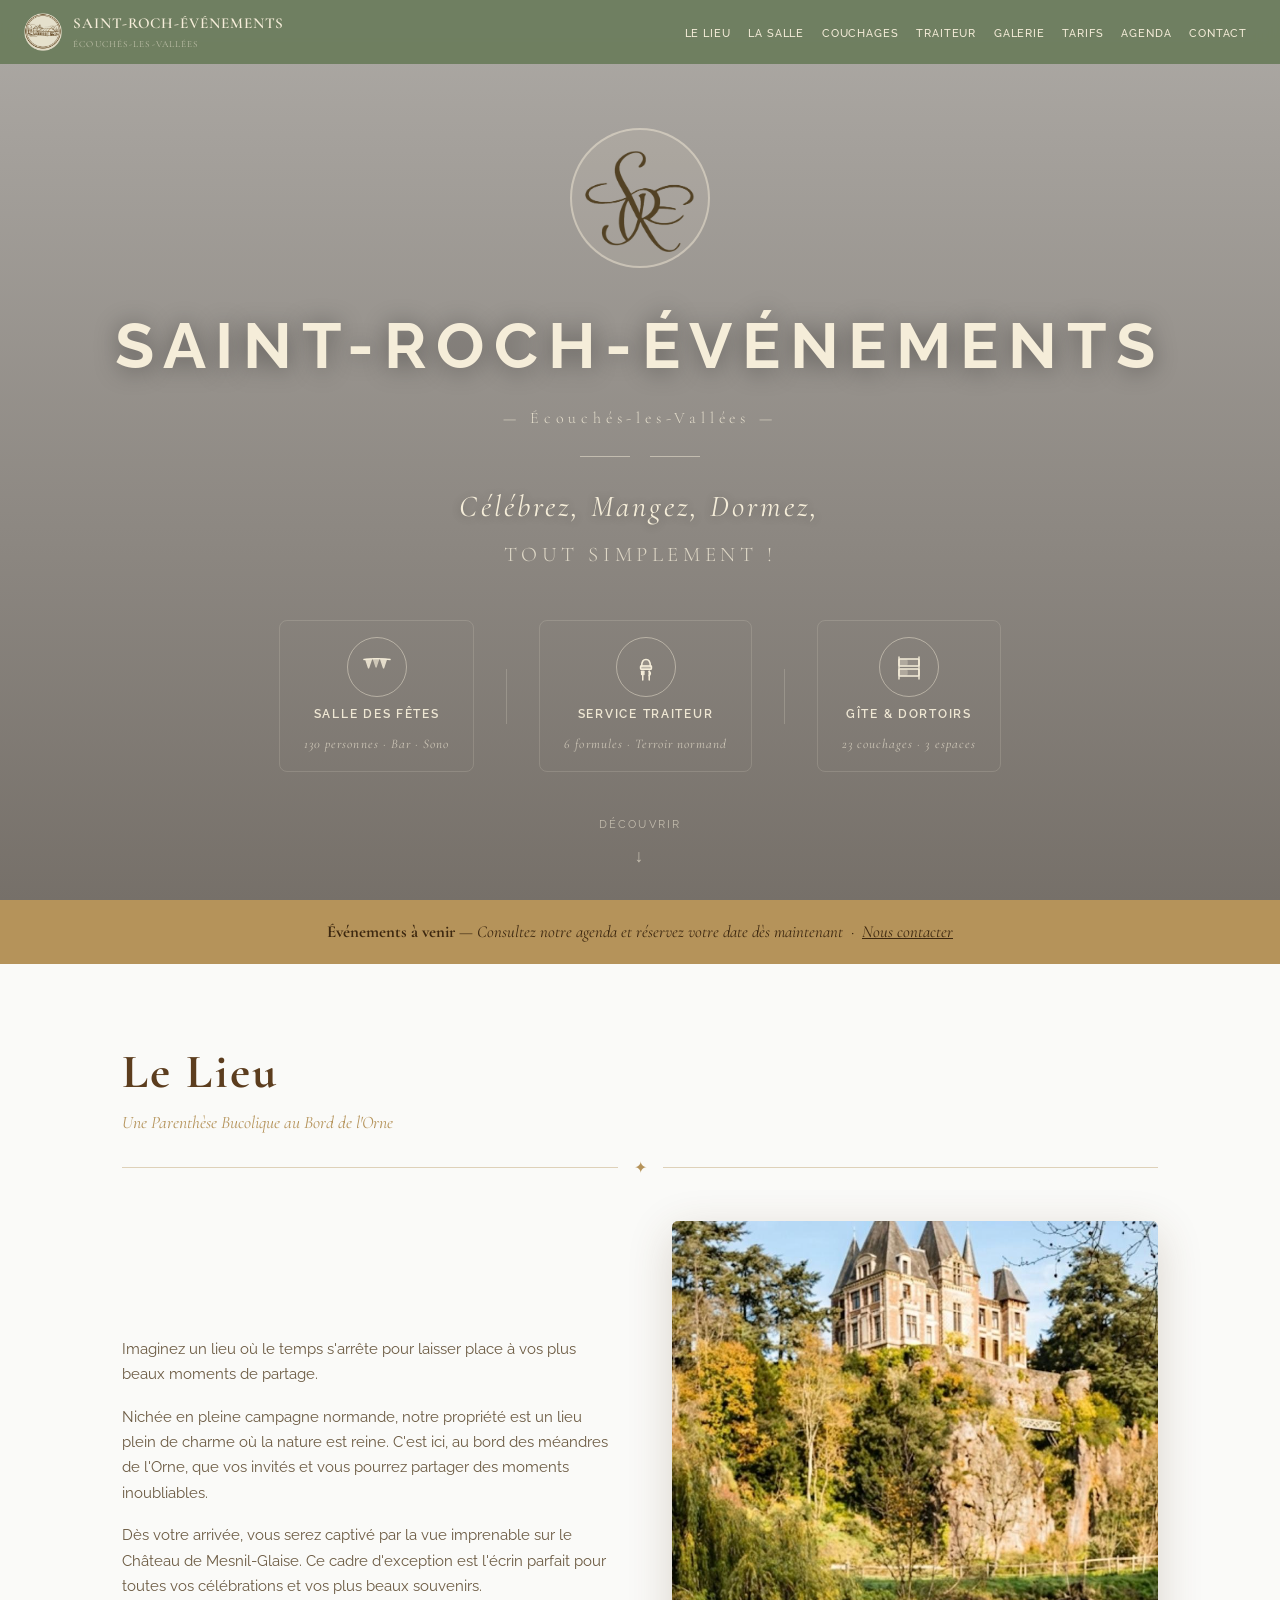
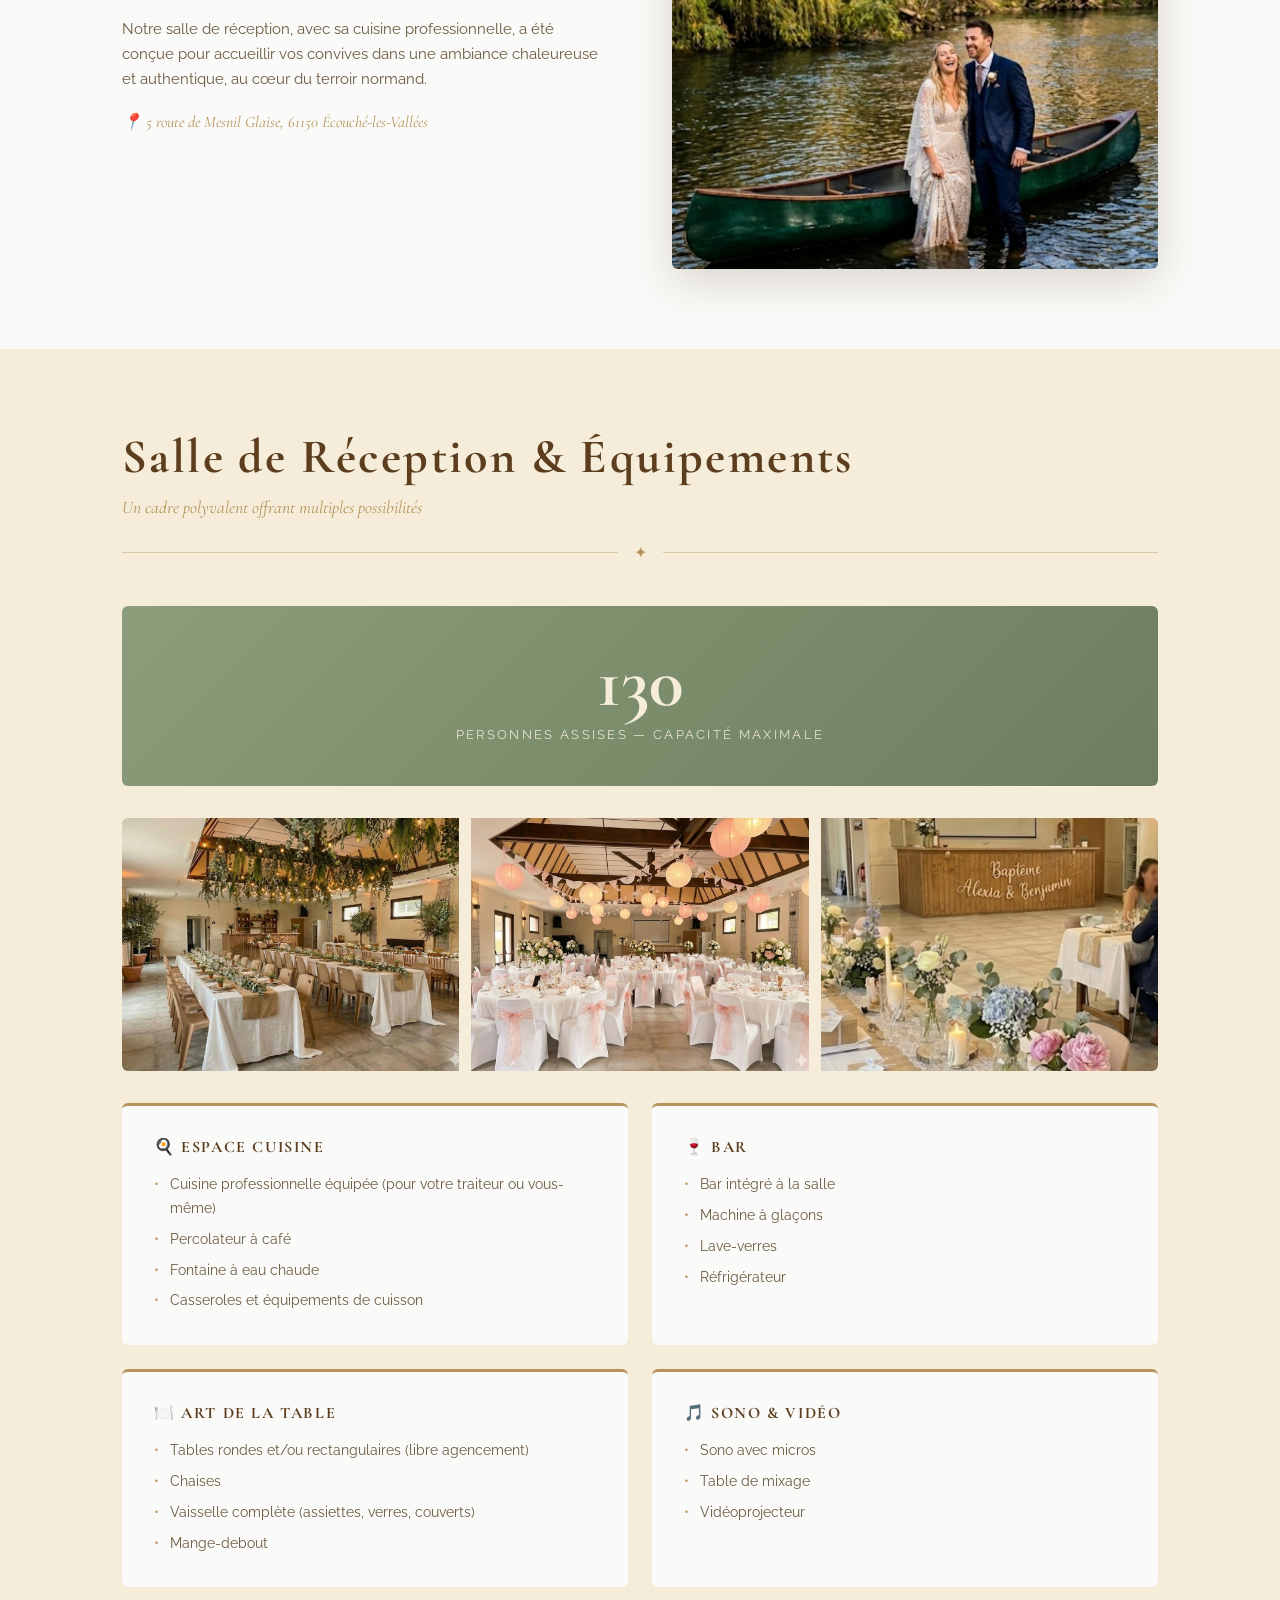
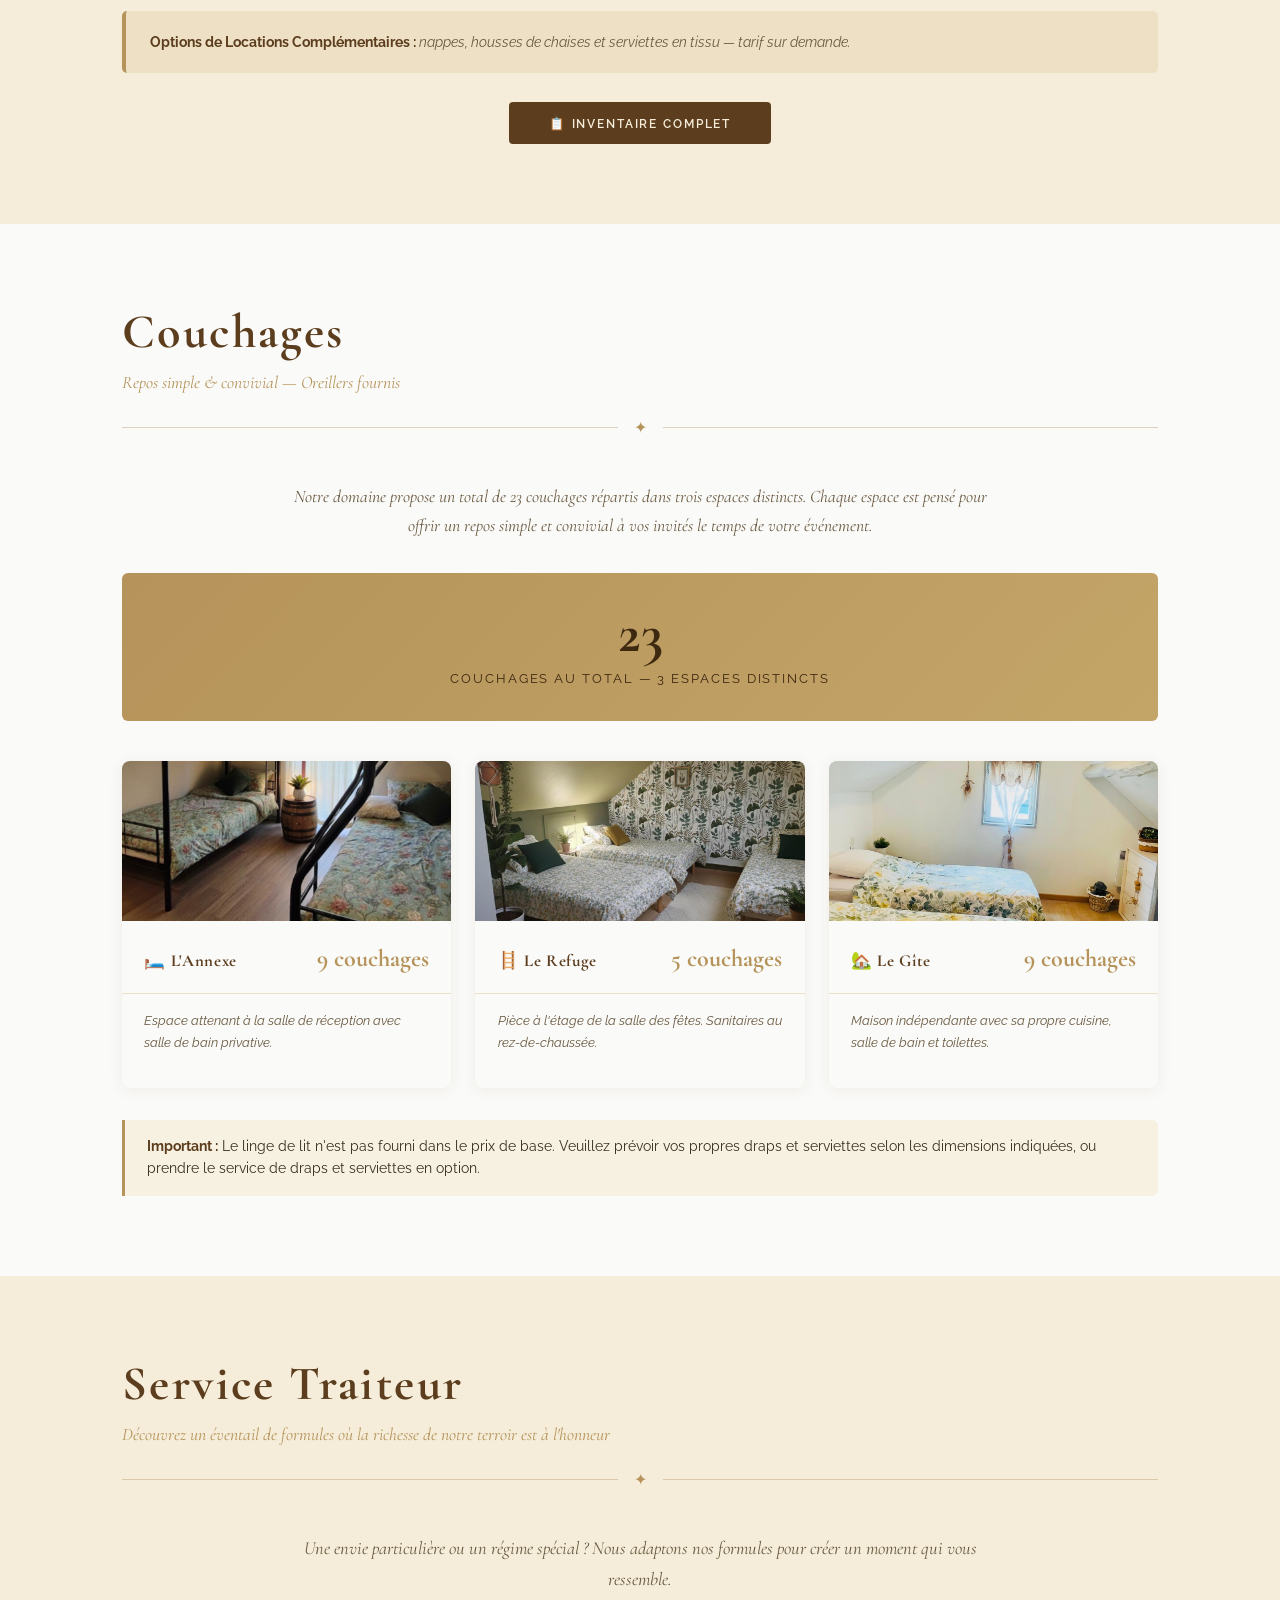
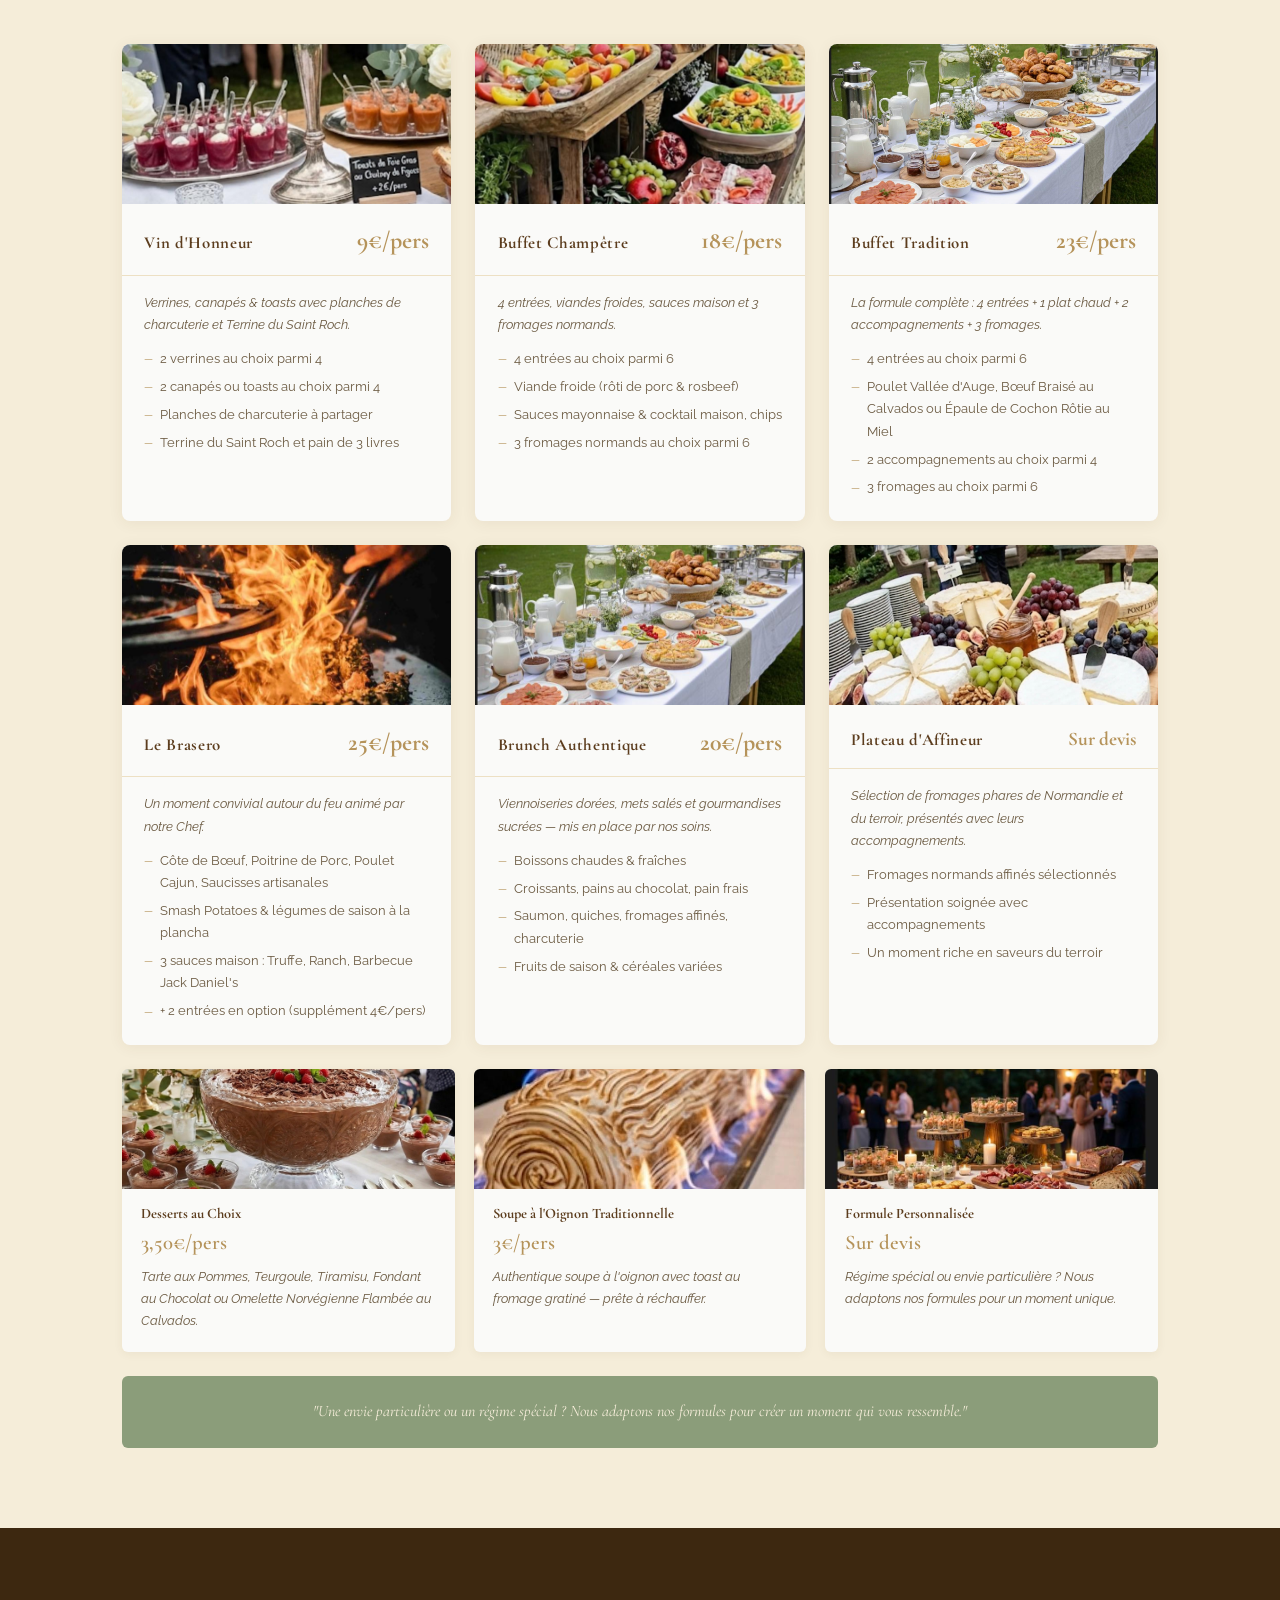
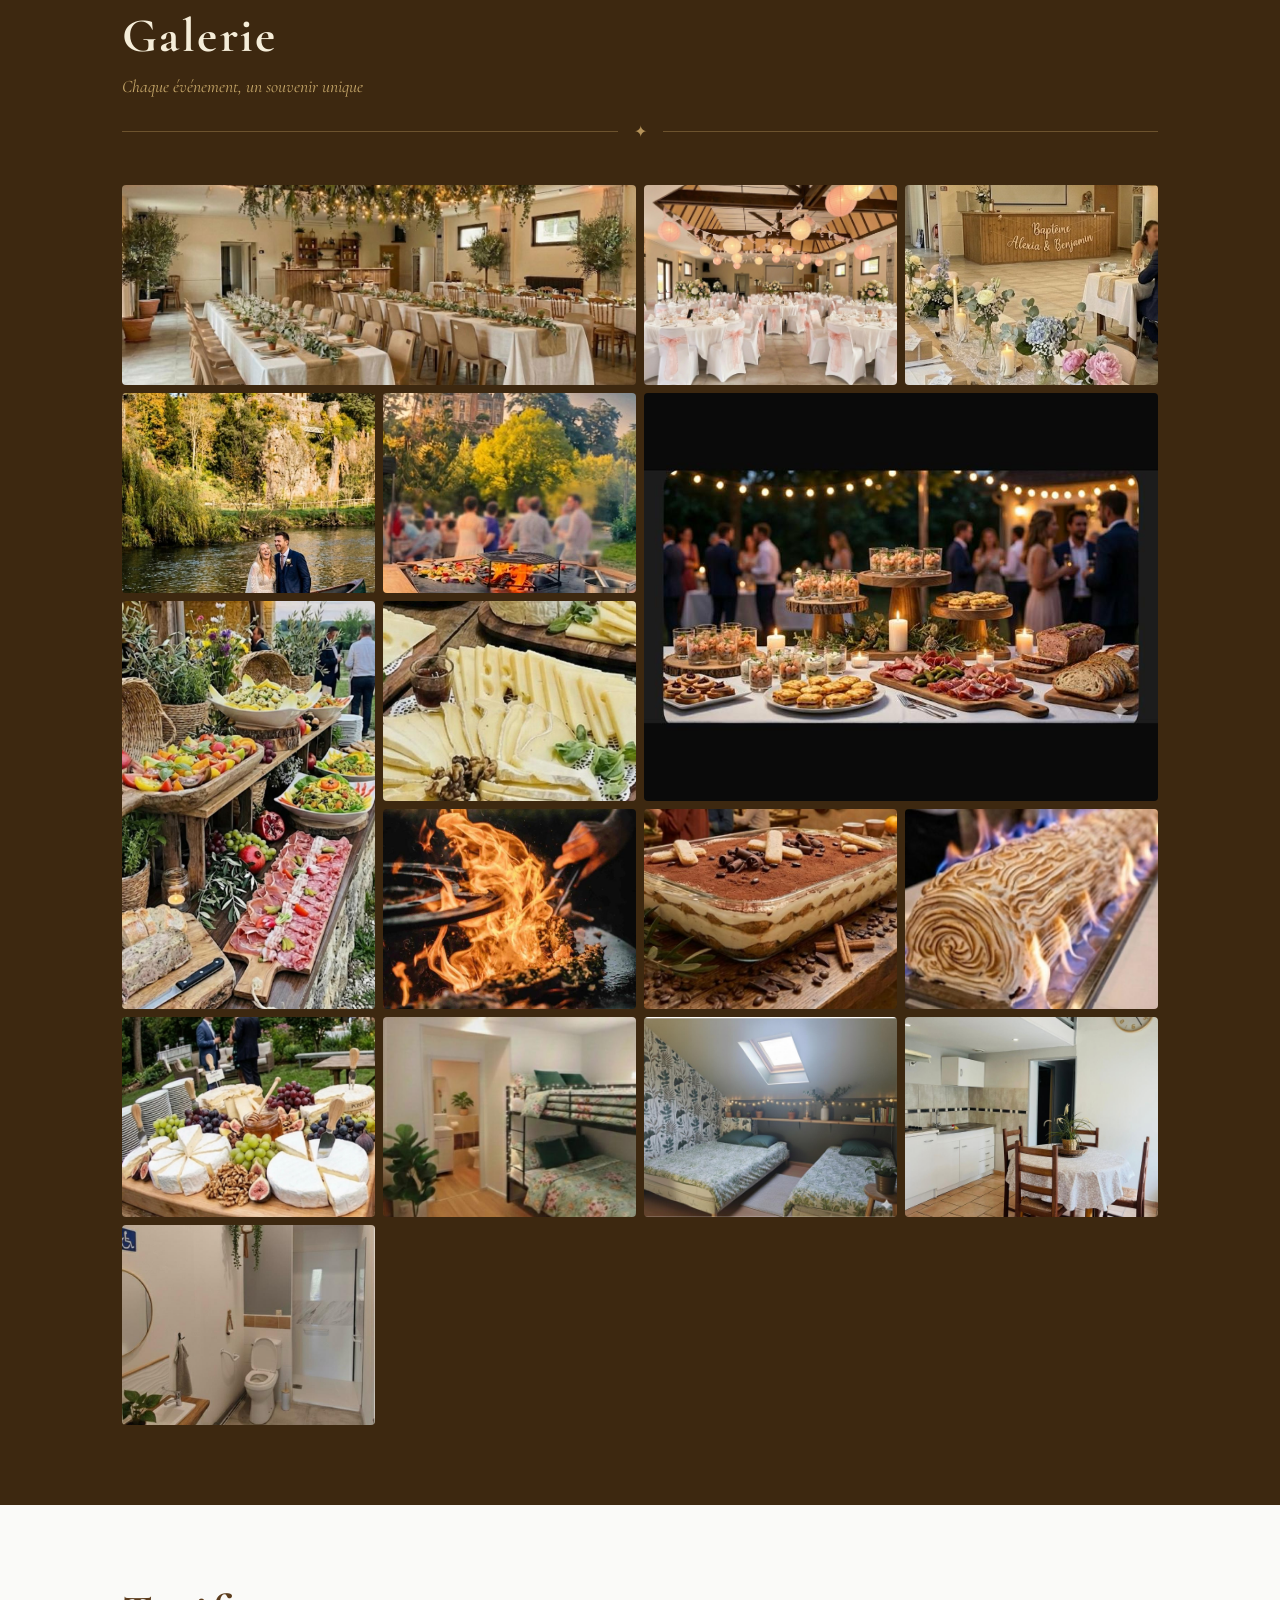
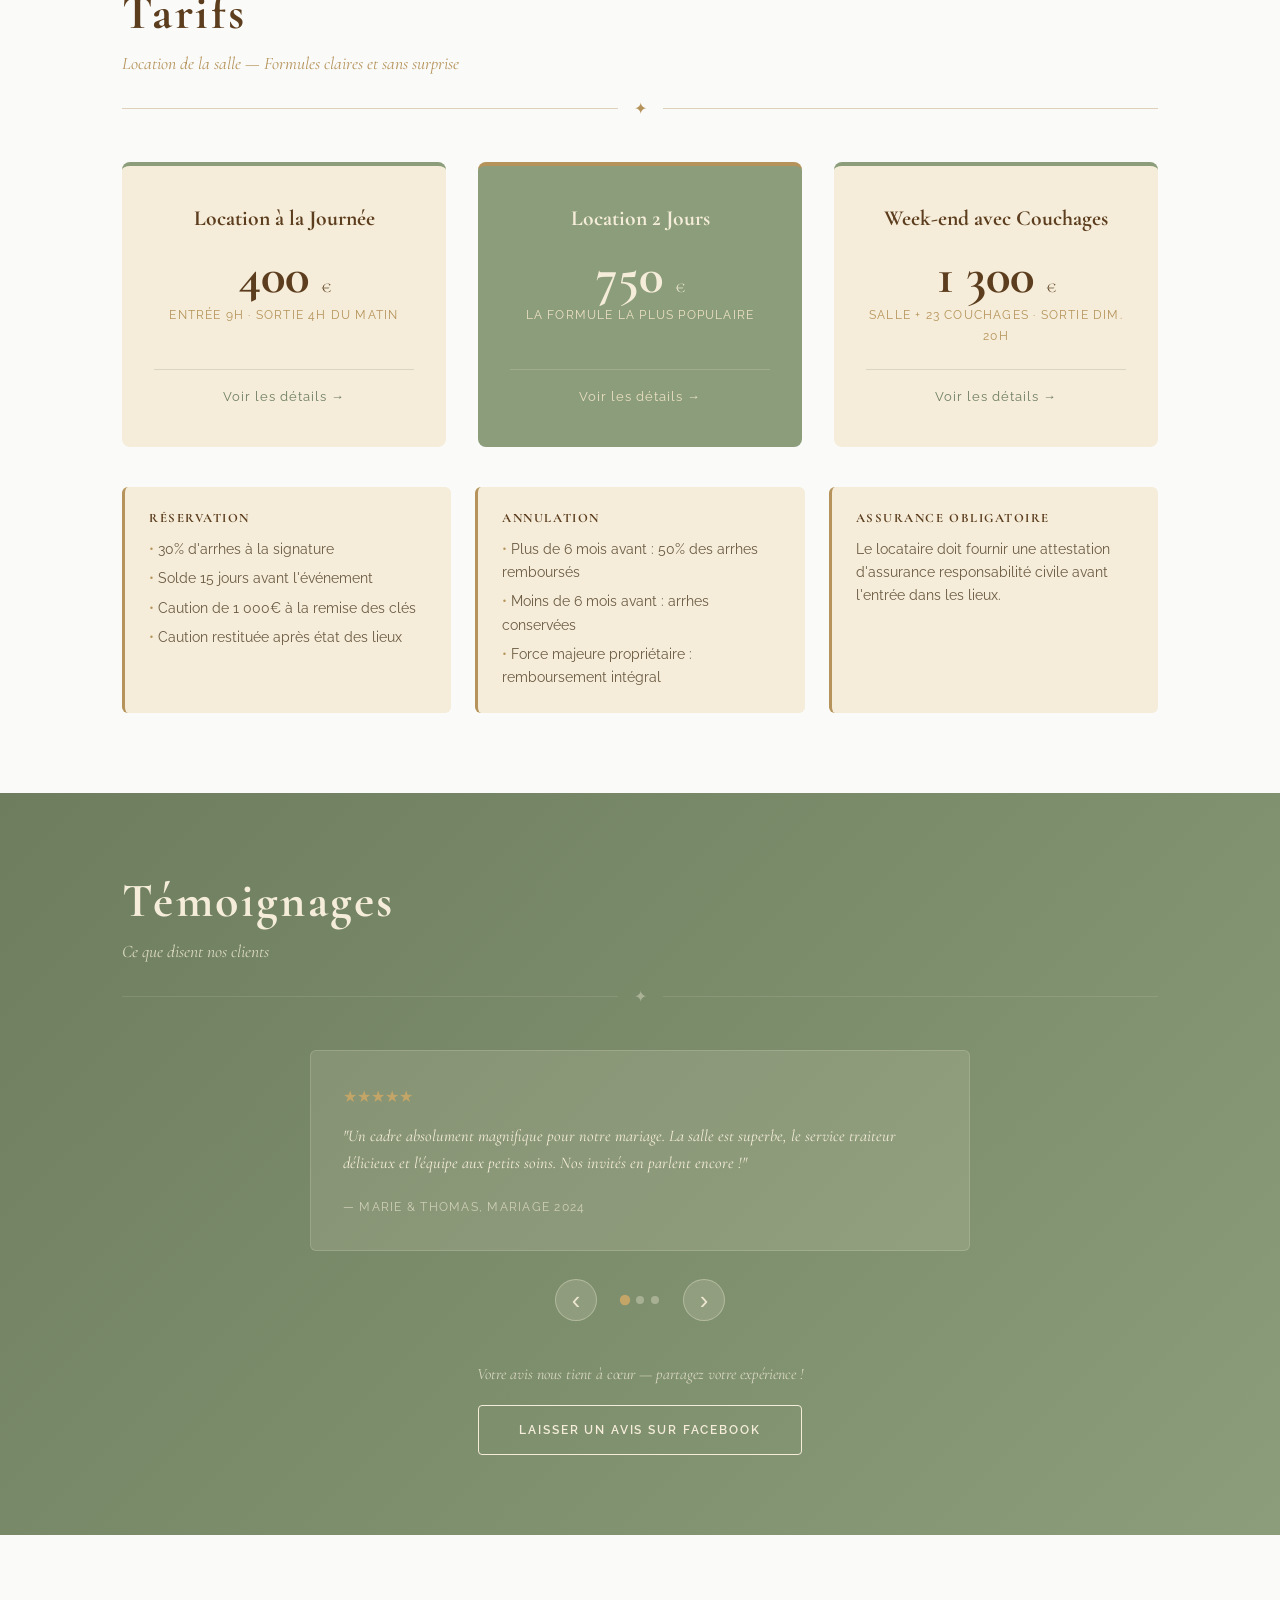
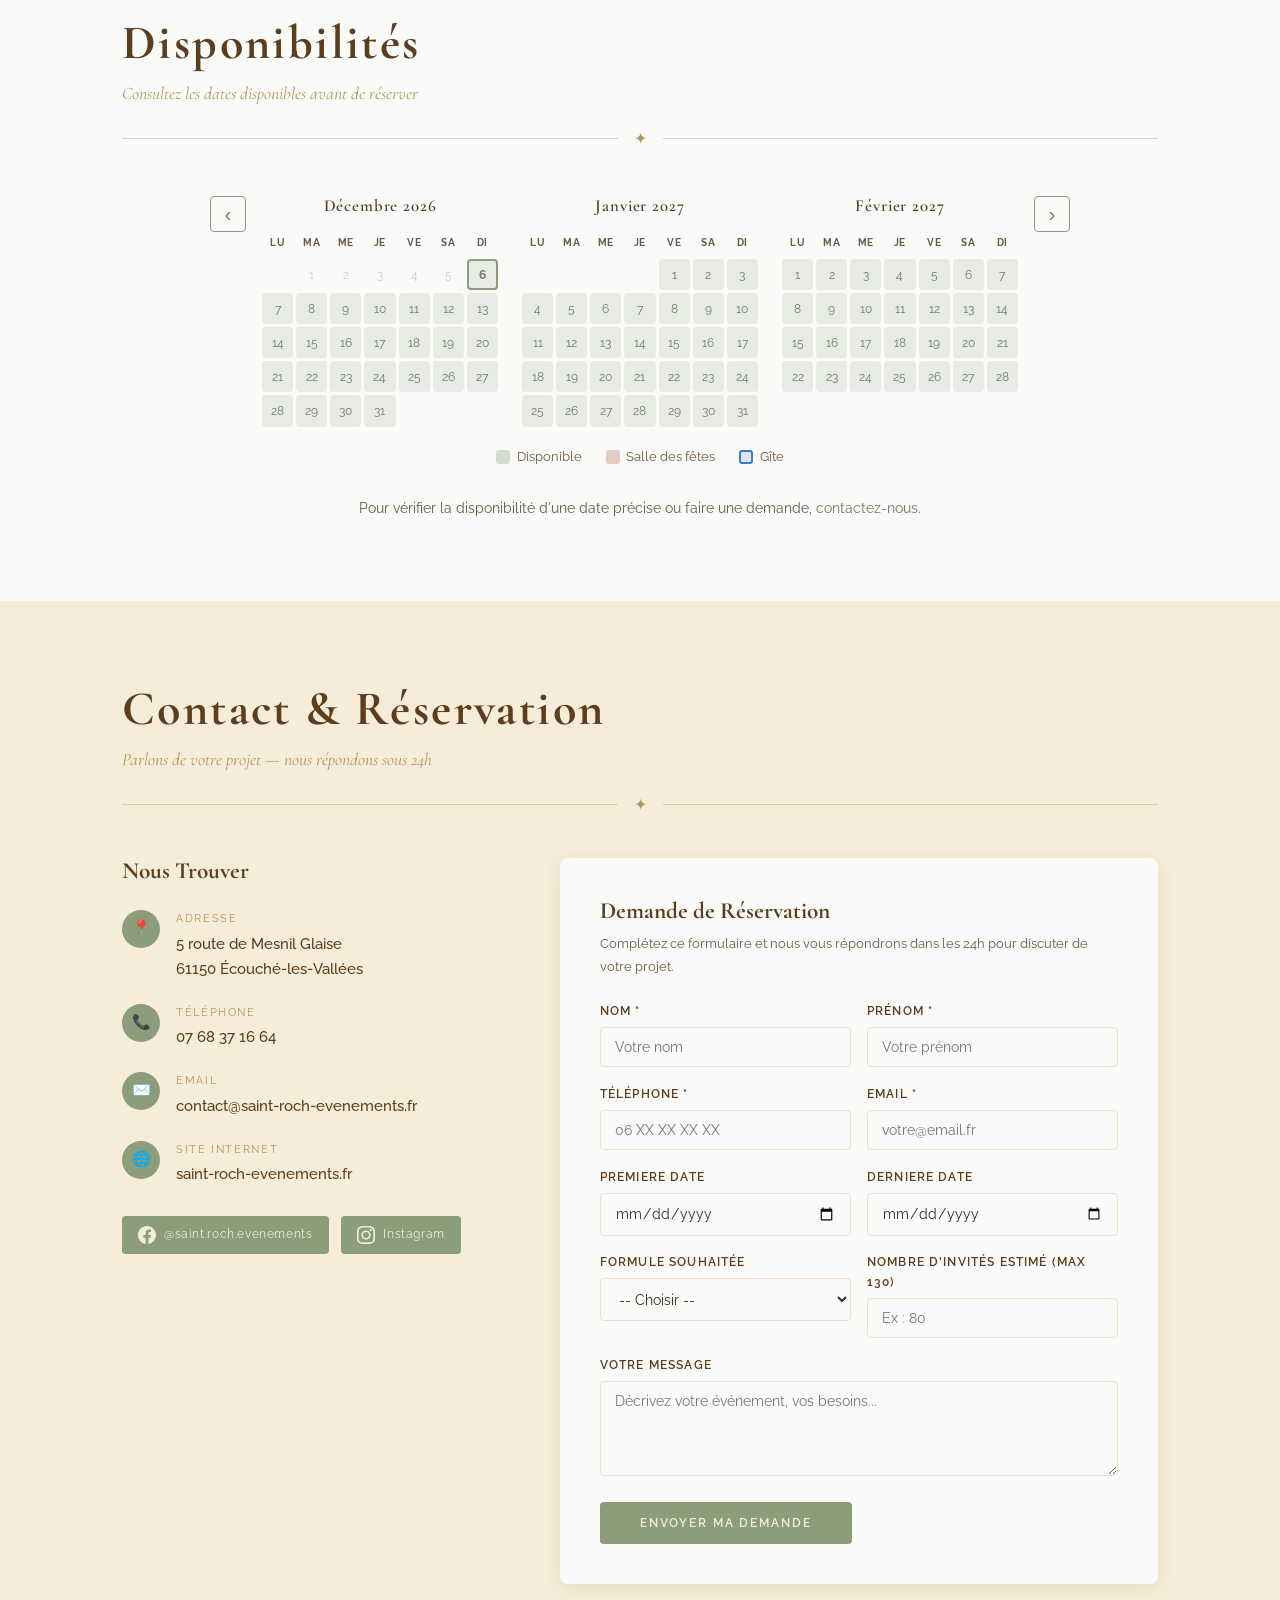
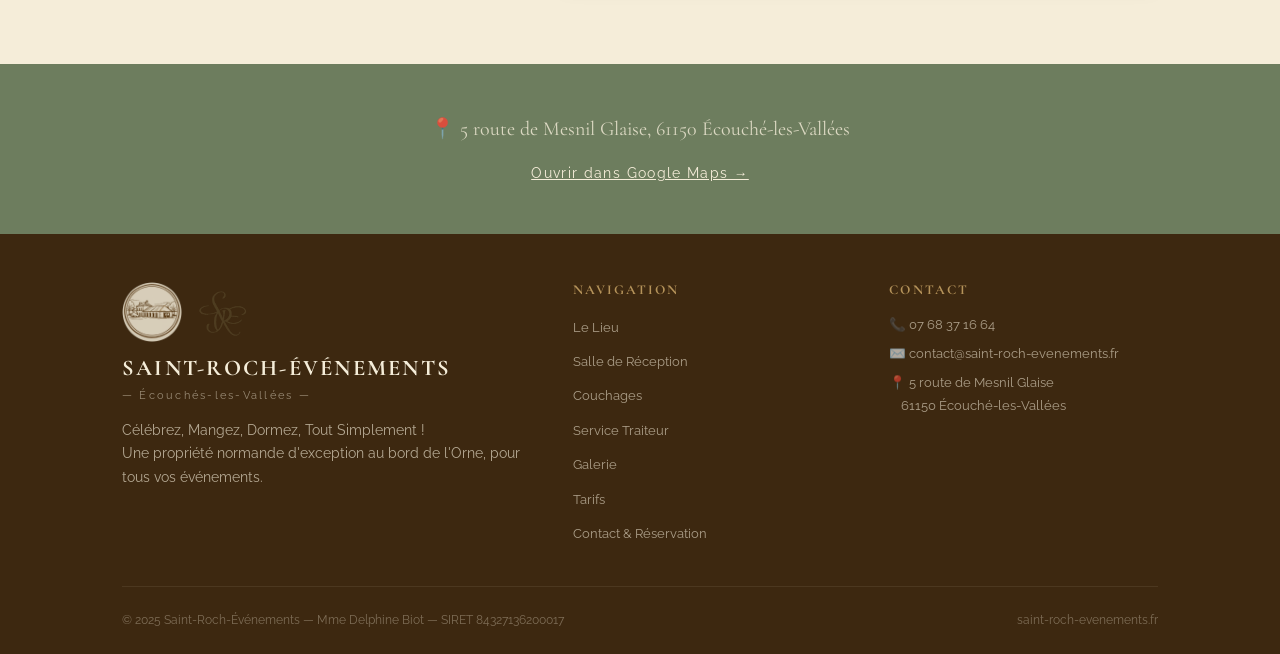
==== commit 8f983900: "Couchages : cartes style traiteur + modale au clic pour les détails" ====
--- a/index.html
+++ b/index.html
@@ -5,7 +5,7 @@
     <meta name="viewport" content="width=device-width, initial-scale=1.0, maximum-scale=1.0">
     <title>Saint-Roch-Événements — Écouchés-les-Vallées</title>
     <link href="https://fonts.googleapis.com/css2?family=Cormorant+Garamond:ital,wght@0,300;0,400;0,600;0,700;1,300;1,400;1,600&family=Raleway:wght@300;400;500;600&display=swap" rel="stylesheet">
-    <link rel="stylesheet" href="style.css?v=13">
+    <link rel="stylesheet" href="style.css?v=14">
     <!-- API YouTube IFrame — doit être chargée AVANT script.js -->
     <script src="https://www.youtube.com/iframe_api"></script>
 </head>
@@ -212,91 +212,44 @@
             <p>Couchages au total — 3 espaces distincts</p>
         </div>
 
-        <div class="couch-spaces">
+        <div class="couch-grid">
 
             <!-- L'Annexe -->
-            <div class="couch-space" onclick="toggleCouch(this)">
-                <div class="couch-space-photo">
-                    <img src="images/WhatsApp Image 2026-03-31 at 21.49.45 (11).jpeg" alt="L'Annexe" onclick="event.stopPropagation(); openLightbox(this.src, 'couchages')">
-                </div>
-                <div class="couch-space-body">
-                    <div class="couch-space-header">
-                        <span class="couch-emoji">🛏️</span>
-                        <div>
-                            <h3 class="couch-space-name">L'Annexe</h3>
-                            <div class="couch-space-cap">9 couchages</div>
-                        </div>
-                        <span class="couch-chevron">›</span>
-                    </div>
-                    <p class="couch-space-desc">Espace attenant à la salle de réception avec salle de bain privative (douche, lavabo et toilettes).</p>
-                    <div class="couch-detail-title">Composition des lits</div>
-                    <ul class="couch-list">
-                        <li>1 lit superposé simple <span class="couch-dim">→ 2 couchages simples</span></li>
-                        <li>1 lit double + 1 lit simple au-dessus <span class="couch-dim">→ 3 couchages</span></li>
-                        <li>2 lits doubles superposés <span class="couch-dim">→ 4 couchages</span></li>
-                    </ul>
-                    <div class="couch-detail-title">Détail des draps</div>
-                    <ul class="couch-list couch-list-sm">
-                        <li>3 lits simples — 90 × 190 cm</li>
-                        <li>3 lits doubles — 140 × 190 cm</li>
-                    </ul>
+            <div class="tr-card tr-clickable" onclick="openModal('modal-annexe')">
+                <img class="tr-photo" src="images/WhatsApp Image 2026-03-31 at 21.49.45 (11).jpeg" alt="L'Annexe">
+                <div class="tr-hint">Cliquer pour voir les détails</div>
+                <div class="tr-head">
+                    <h3>🛏️ L'Annexe</h3>
+                    <div class="price">9 couchages</div>
+                </div>
+                <div class="tr-body">
+                    <p class="desc">Espace attenant à la salle de réception avec salle de bain privative.</p>
                 </div>
             </div>
 
             <!-- Le Refuge -->
-            <div class="couch-space" onclick="toggleCouch(this)">
-                <div class="couch-space-photo">
-                    <img src="images/WhatsApp Image 2026-03-31 at 21.49.45 (10).jpeg" alt="Le Refuge" onclick="event.stopPropagation(); openLightbox(this.src, 'couchages')">
-                </div>
-                <div class="couch-space-body">
-                    <div class="couch-space-header">
-                        <span class="couch-emoji">🪜</span>
-                        <div>
-                            <h3 class="couch-space-name">Le Refuge</h3>
-                            <div class="couch-space-cap">5 couchages</div>
-                        </div>
-                        <span class="couch-chevron">›</span>
-                    </div>
-                    <p class="couch-space-desc">Pièce située à l'étage de la salle des fêtes. Les sanitaires (douche, lavabo et toilettes) sont situés au rez-de-chaussée.</p>
-                    <div class="couch-detail-title">Composition des lits</div>
-                    <ul class="couch-list">
-                        <li>3 lits simples — 90 × 190 cm</li>
-                        <li>1 lit double — 140 × 190 cm</li>
-                    </ul>
+            <div class="tr-card tr-clickable" onclick="openModal('modal-refuge')">
+                <img class="tr-photo" src="images/WhatsApp Image 2026-03-31 at 21.49.45 (10).jpeg" alt="Le Refuge">
+                <div class="tr-hint">Cliquer pour voir les détails</div>
+                <div class="tr-head">
+                    <h3>🪜 Le Refuge</h3>
+                    <div class="price">5 couchages</div>
+                </div>
+                <div class="tr-body">
+                    <p class="desc">Pièce à l'étage de la salle des fêtes. Sanitaires au rez-de-chaussée.</p>
                 </div>
             </div>
 
             <!-- Le Gîte -->
-            <div class="couch-space couch-space-gite" onclick="toggleCouch(this)">
-                <div class="couch-space-photo">
-                    <img src="images/WhatsApp Image 2026-03-31 at 21.49.45 (20).jpeg" alt="Le Gîte" onclick="event.stopPropagation(); openLightbox(this.src, 'couchages')">
-                </div>
-                <div class="couch-space-body">
-                    <div class="couch-space-header">
-                        <span class="couch-emoji">🏡</span>
-                        <div>
-                            <h3 class="couch-space-name">Le Gîte</h3>
-                            <div class="couch-space-cap">9 couchages</div>
-                        </div>
-                        <span class="couch-chevron">›</span>
-                    </div>
-                    <p class="couch-space-desc">Maison totalement indépendante, séparée de la salle des fêtes. Dispose de sa propre salle de bain, toilettes et cuisine équipée.</p>
-                    <div class="couch-detail-title">Composition — À l'étage</div>
-                    <ul class="couch-list">
-                        <li>Chambre 1 <span class="couch-dim">(3 couchages)</span> — 1 grand lit 180×190 + 1 lit simple 90×190</li>
-                        <li>Chambre 2 <span class="couch-dim">(3 couchages)</span> — 1 grand lit 180×190 + 1 lit simple 90×190</li>
-                        <li>Palier <span class="couch-dim">(1 couchage)</span> — 1 lit simple 90×190</li>
-                    </ul>
-                    <div class="couch-detail-title">Composition — Rez-de-chaussée</div>
-                    <ul class="couch-list">
-                        <li>Salon <span class="couch-dim">(2 couchages)</span> — 1 canapé-lit double 140×190</li>
-                    </ul>
-                    <div class="couch-detail-title">Détail des draps</div>
-                    <ul class="couch-list couch-list-sm">
-                        <li>Lits simples — 90 × 190 cm</li>
-                        <li>Lits doubles &amp; canapé-lit — 140 × 190 cm</li>
-                        <li>Grands lits doubles — 180 × 190 cm</li>
-                    </ul>
+            <div class="tr-card tr-clickable" onclick="openModal('modal-gite-couch')">
+                <img class="tr-photo" src="images/WhatsApp Image 2026-03-31 at 21.49.45 (20).jpeg" alt="Le Gîte">
+                <div class="tr-hint">Cliquer pour voir les détails</div>
+                <div class="tr-head">
+                    <h3>🏡 Le Gîte</h3>
+                    <div class="price">9 couchages</div>
+                </div>
+                <div class="tr-body">
+                    <p class="desc">Maison indépendante avec sa propre cuisine, salle de bain et toilettes.</p>
                 </div>
             </div>
 
@@ -1110,6 +1063,81 @@
     </div>
 </div>
 
+<!-- MODALES COUCHAGES -->
+<div class="tr-modal" id="modal-annexe" onclick="closeModalOutside(event)">
+    <div class="tr-modal-inner">
+        <button class="tr-modal-close" onclick="closeModal()" aria-label="Fermer">✕</button>
+        <img class="tr-modal-photo" src="images/WhatsApp Image 2026-03-31 at 21.49.45 (11).jpeg" alt="L'Annexe">
+        <div class="tr-modal-content">
+            <div class="tr-modal-header">
+                <h2>🛏️ L'Annexe</h2>
+                <div class="tr-modal-price">9 couchages</div>
+            </div>
+            <p class="tr-modal-desc">Espace attenant à la salle de réception avec salle de bain privative (douche, lavabo et toilettes).</p>
+            <div class="couch-detail-title">Composition des lits</div>
+            <ul class="tr-modal-list">
+                <li>1 lit superposé simple <span class="couch-dim">→ 2 couchages simples</span></li>
+                <li>1 lit double + 1 lit simple au-dessus <span class="couch-dim">→ 3 couchages</span></li>
+                <li>2 lits doubles superposés <span class="couch-dim">→ 4 couchages</span></li>
+            </ul>
+            <div class="couch-detail-title">Détail des draps</div>
+            <ul class="tr-modal-list">
+                <li>3 lits simples — 90 × 190 cm</li>
+                <li>3 lits doubles — 140 × 190 cm</li>
+            </ul>
+        </div>
+    </div>
+</div>
+
+<div class="tr-modal" id="modal-refuge" onclick="closeModalOutside(event)">
+    <div class="tr-modal-inner">
+        <button class="tr-modal-close" onclick="closeModal()" aria-label="Fermer">✕</button>
+        <img class="tr-modal-photo" src="images/WhatsApp Image 2026-03-31 at 21.49.45 (10).jpeg" alt="Le Refuge">
+        <div class="tr-modal-content">
+            <div class="tr-modal-header">
+                <h2>🪜 Le Refuge</h2>
+                <div class="tr-modal-price">5 couchages</div>
+            </div>
+            <p class="tr-modal-desc">Pièce située à l'étage de la salle des fêtes. Les sanitaires (douche, lavabo et toilettes) sont situés au rez-de-chaussée.</p>
+            <div class="couch-detail-title">Composition des lits</div>
+            <ul class="tr-modal-list">
+                <li>3 lits simples — 90 × 190 cm</li>
+                <li>1 lit double — 140 × 190 cm</li>
+            </ul>
+        </div>
+    </div>
+</div>
+
+<div class="tr-modal" id="modal-gite-couch" onclick="closeModalOutside(event)">
+    <div class="tr-modal-inner">
+        <button class="tr-modal-close" onclick="closeModal()" aria-label="Fermer">✕</button>
+        <img class="tr-modal-photo" src="images/WhatsApp Image 2026-03-31 at 21.49.45 (20).jpeg" alt="Le Gîte">
+        <div class="tr-modal-content">
+            <div class="tr-modal-header">
+                <h2>🏡 Le Gîte</h2>
+                <div class="tr-modal-price">9 couchages</div>
+            </div>
+            <p class="tr-modal-desc">Maison totalement indépendante, séparée de la salle des fêtes. Dispose de sa propre salle de bain, toilettes et cuisine équipée.</p>
+            <div class="couch-detail-title">Composition — À l'étage</div>
+            <ul class="tr-modal-list">
+                <li>Chambre 1 (3 couchages) — 1 grand lit 180×190 + 1 lit simple 90×190</li>
+                <li>Chambre 2 (3 couchages) — 1 grand lit 180×190 + 1 lit simple 90×190</li>
+                <li>Palier (1 couchage) — 1 lit simple 90×190</li>
+            </ul>
+            <div class="couch-detail-title">Composition — Rez-de-chaussée</div>
+            <ul class="tr-modal-list">
+                <li>Salon (2 couchages) — 1 canapé-lit double 140×190</li>
+            </ul>
+            <div class="couch-detail-title">Détail des draps</div>
+            <ul class="tr-modal-list">
+                <li>Lits simples — 90 × 190 cm</li>
+                <li>Lits doubles &amp; canapé-lit — 140 × 190 cm</li>
+                <li>Grands lits doubles — 180 × 190 cm</li>
+            </ul>
+        </div>
+    </div>
+</div>
+
 <script src="script.js?v=11"></script>
 </body>
 </html>
--- a/style.css
+++ b/style.css
@@ -258,38 +258,13 @@
         .couch-total .big { font-family: 'Cormorant Garamond', serif; font-size: 3.5rem; font-weight: 700; line-height: 1; }
         .couch-total p { font-size: 0.8rem; letter-spacing: 0.15em; text-transform: uppercase; margin-top: 0.4rem; }
         .couch-intro { font-family: 'Cormorant Garamond', serif; font-size: 1.1rem; font-style: italic; color: var(--text-light); max-width: 720px; margin: 0 auto 2rem; text-align: center; line-height: 1.7; }
-        .couch-spaces { display: flex; flex-direction: column; gap: 2rem; }
-        .couch-space { display: grid; grid-template-columns: 260px 1fr; gap: 0; border-radius: 10px; overflow: hidden; box-shadow: 0 4px 24px rgba(92,61,30,0.10); background: var(--white); }
-        .couch-space-gite { border: 2px solid rgba(58,123,213,0.3); }
-        .couch-space-photo { overflow: hidden; }
-        .couch-space-photo img { width: 100%; height: 100%; object-fit: cover; cursor: pointer; transition: transform 0.4s; display: block; }
-        .couch-space-photo img:hover { transform: scale(1.05); }
-        .couch-space-body { padding: 1.5rem 1.8rem; }
-        .couch-space-header { display: flex; align-items: center; gap: 0.8rem; margin-bottom: 0.8rem; }
-        .couch-emoji { font-size: 1.6rem; line-height: 1; }
-        .couch-space-name { font-family: 'Cormorant Garamond', serif; font-size: 1.4rem; font-weight: 600; color: var(--brown); margin: 0; }
-        .couch-space-cap { font-size: 0.75rem; letter-spacing: 0.12em; text-transform: uppercase; color: var(--gold); font-weight: 600; margin-top: 0.1rem; }
-        .couch-space-desc { font-size: 0.88rem; color: var(--text-light); margin-bottom: 1rem; line-height: 1.6; }
-        .couch-detail-title { font-size: 0.72rem; letter-spacing: 0.12em; text-transform: uppercase; color: var(--gold); font-weight: 600; margin: 0.9rem 0 0.35rem; }
-        .couch-list { list-style: none; padding: 0; margin: 0; }
-        .couch-list li { font-size: 0.85rem; color: var(--text); padding: 0.2rem 0 0.2rem 1rem; position: relative; line-height: 1.5; }
-        .couch-list li::before { content: '–'; position: absolute; left: 0; color: var(--gold); }
-        .couch-list-sm li { font-size: 0.8rem; color: var(--text-light); }
-        .couch-dim { color: var(--text-light); font-size: 0.8rem; }
+        .couch-grid { display: grid; grid-template-columns: repeat(3, 1fr); gap: 1.5rem; }
+        .couch-detail-title { font-size: 0.72rem; letter-spacing: 0.12em; text-transform: uppercase; color: var(--gold); font-weight: 600; margin: 1rem 0 0.4rem; }
+        .couch-dim { color: var(--text-light); font-size: 0.85rem; }
         .couch-linge-note { margin-top: 2rem; padding: 1rem 1.4rem; background: rgba(212,160,23,0.1); border-left: 3px solid var(--gold); border-radius: 0 6px 6px 0; font-size: 0.85rem; color: var(--text); line-height: 1.6; }
         .couch-linge-note strong { color: var(--brown); }
-        /* Accordéon couchages */
-        .couch-space { cursor: pointer; }
-        .couch-space-desc, .couch-detail-title, .couch-list { display: none; }
-        .couch-space.open .couch-space-desc { display: block; }
-        .couch-space.open .couch-detail-title { display: block; }
-        .couch-space.open .couch-list { display: block; }
-        .couch-chevron { margin-left: auto; font-size: 1.3rem; color: var(--gold); transition: transform 0.25s; line-height: 1; flex-shrink: 0; }
-        .couch-space.open .couch-chevron { transform: rotate(90deg); }
-        @media (max-width: 700px) {
-            .couch-space { grid-template-columns: 1fr; }
-            .couch-space-photo { max-height: 200px; }
-        }
+        @media (max-width: 900px) { .couch-grid { grid-template-columns: repeat(2, 1fr); } }
+        @media (max-width: 600px) { .couch-grid { grid-template-columns: 1fr; } }
 
         /* ═══════════ TRAITEUR ═══════════ */
         .traiteur-intro { font-family: 'Cormorant Garamond', serif; font-size: 1.15rem; font-style: italic; color: var(--text-light); max-width: 680px; margin: 0 auto 3rem; text-align: center; }
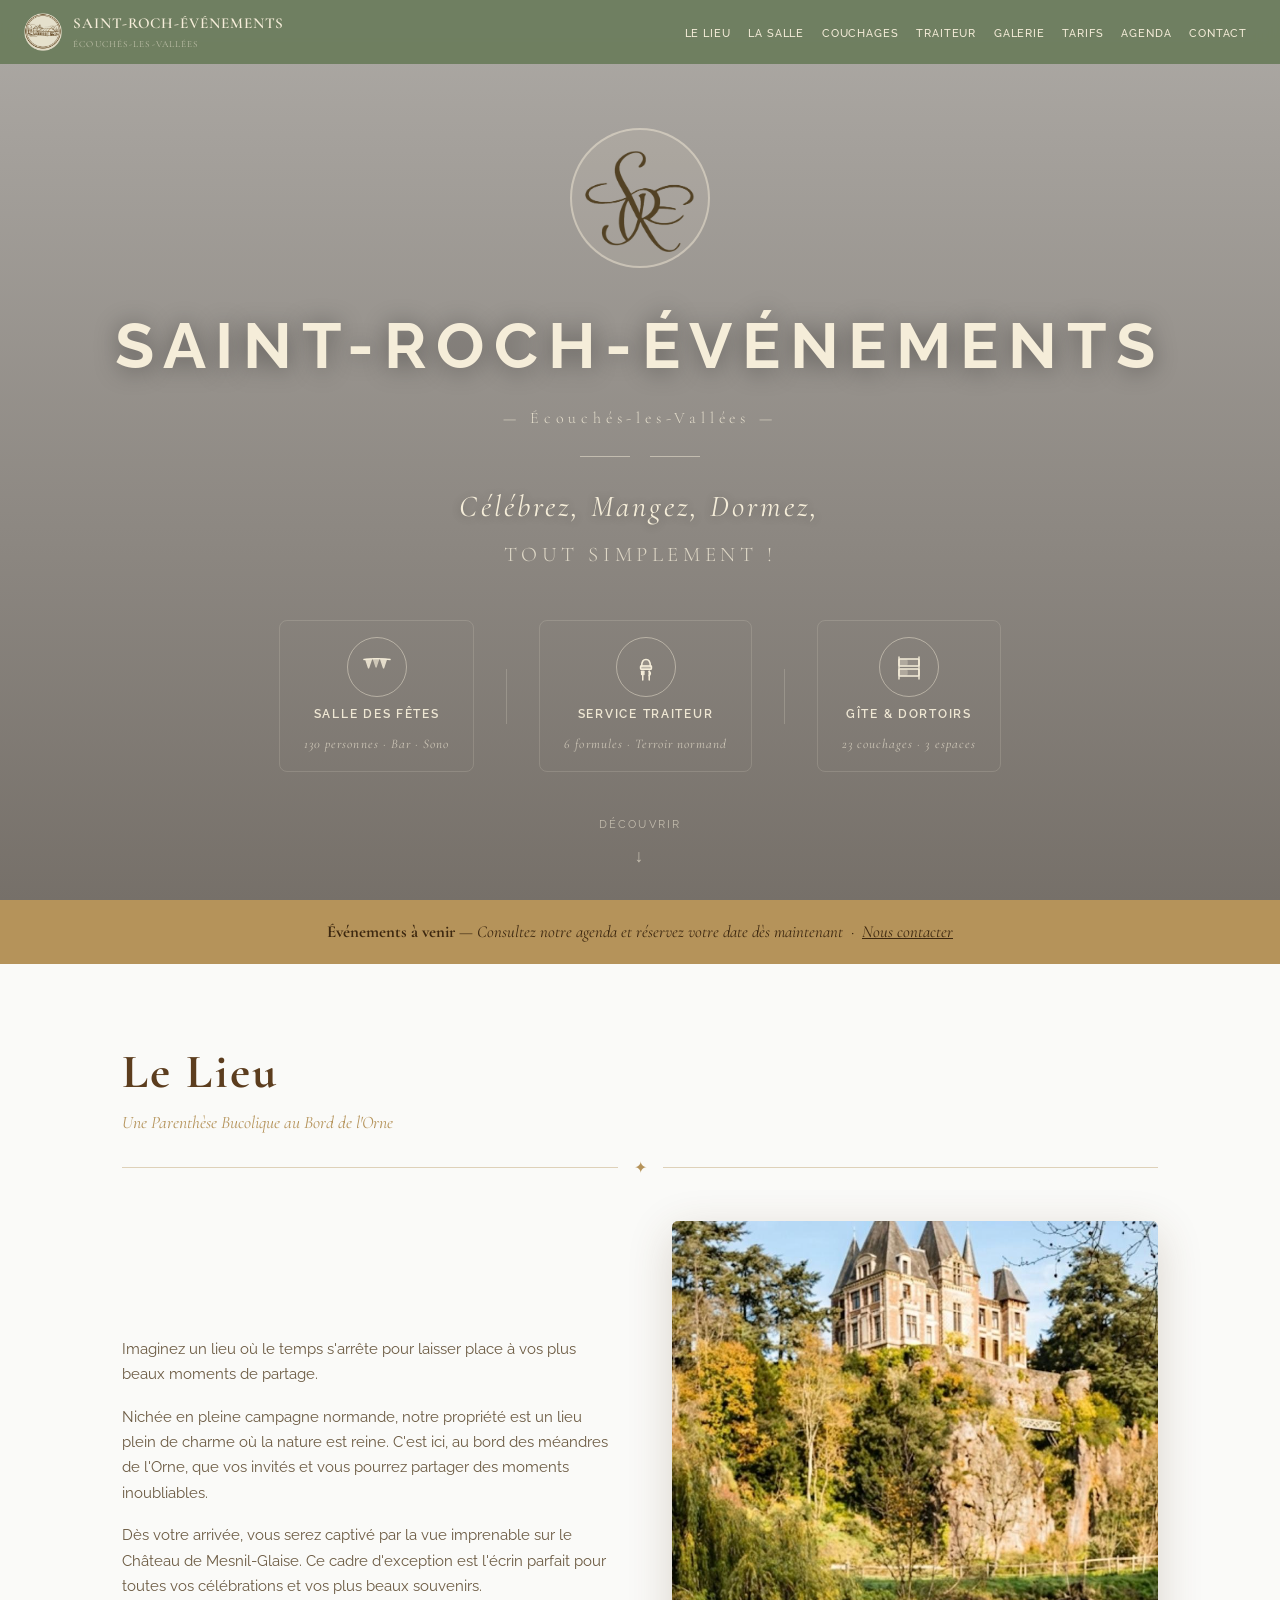
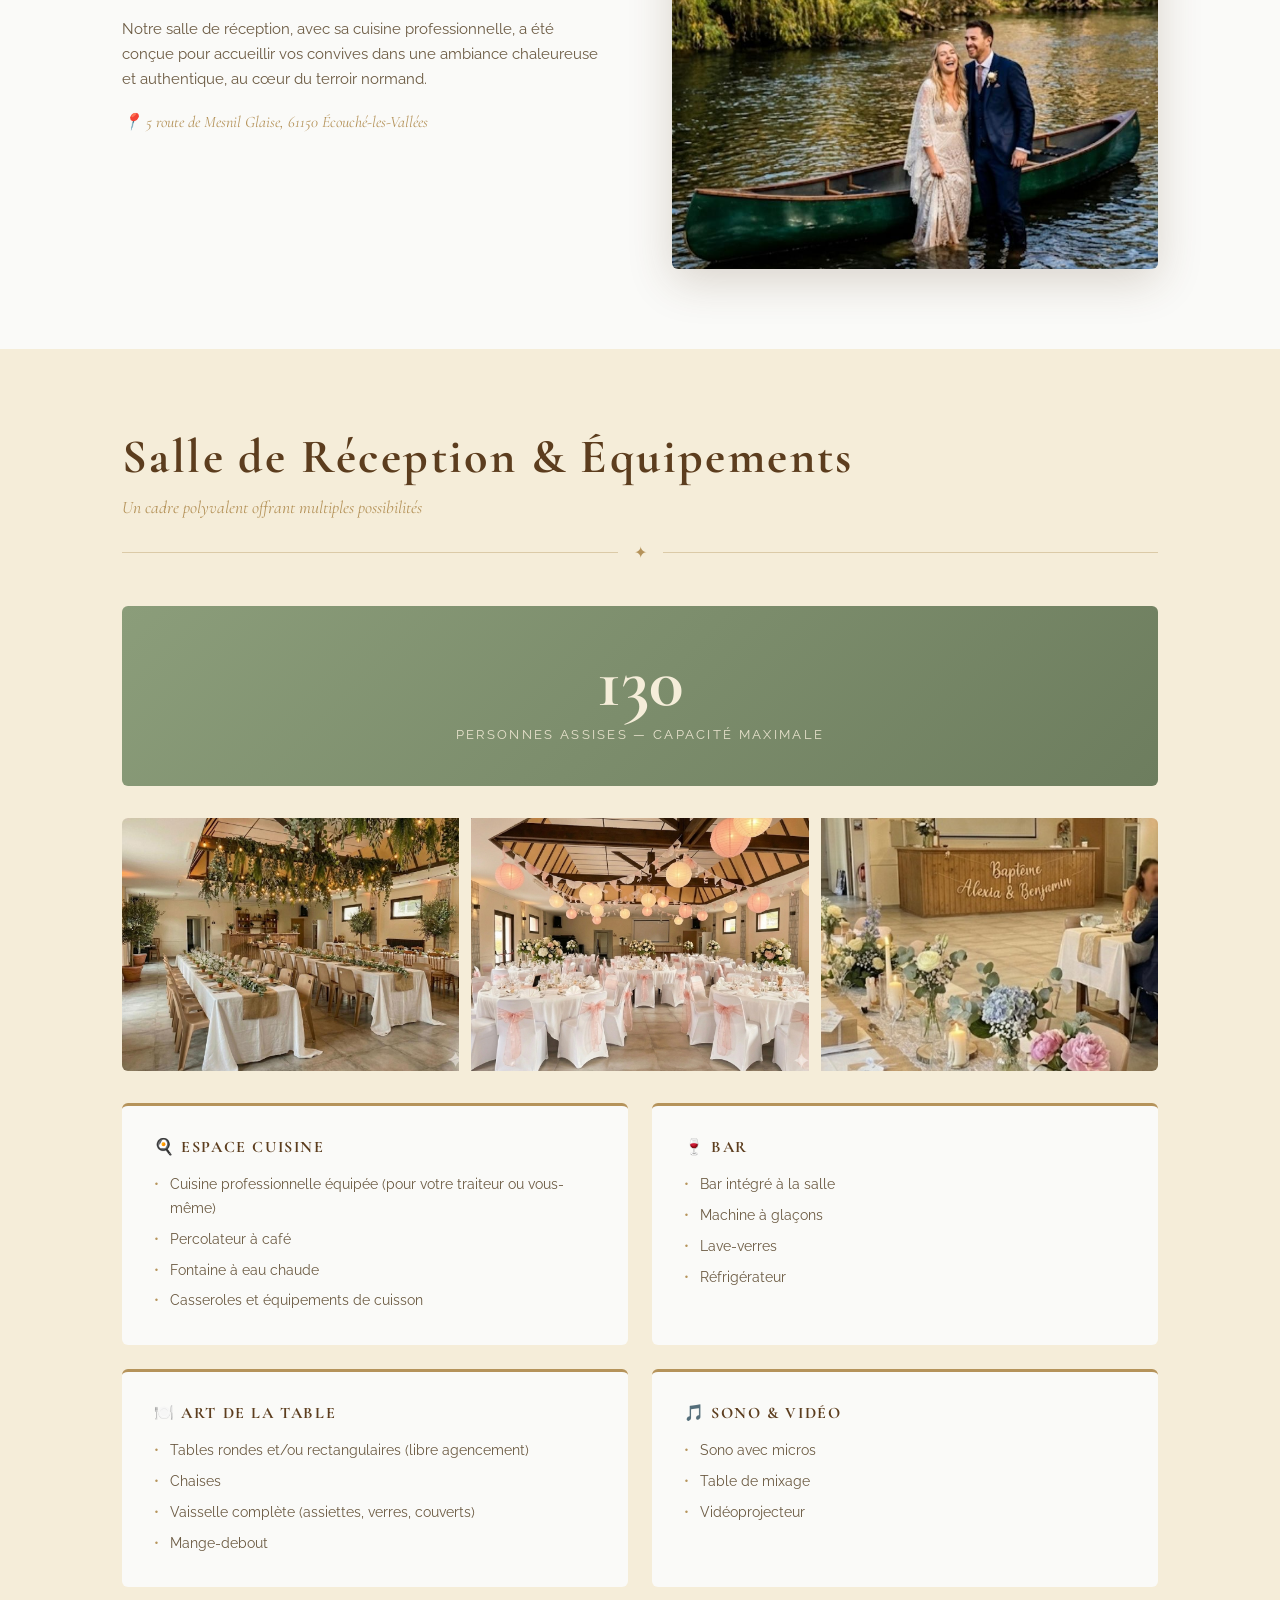
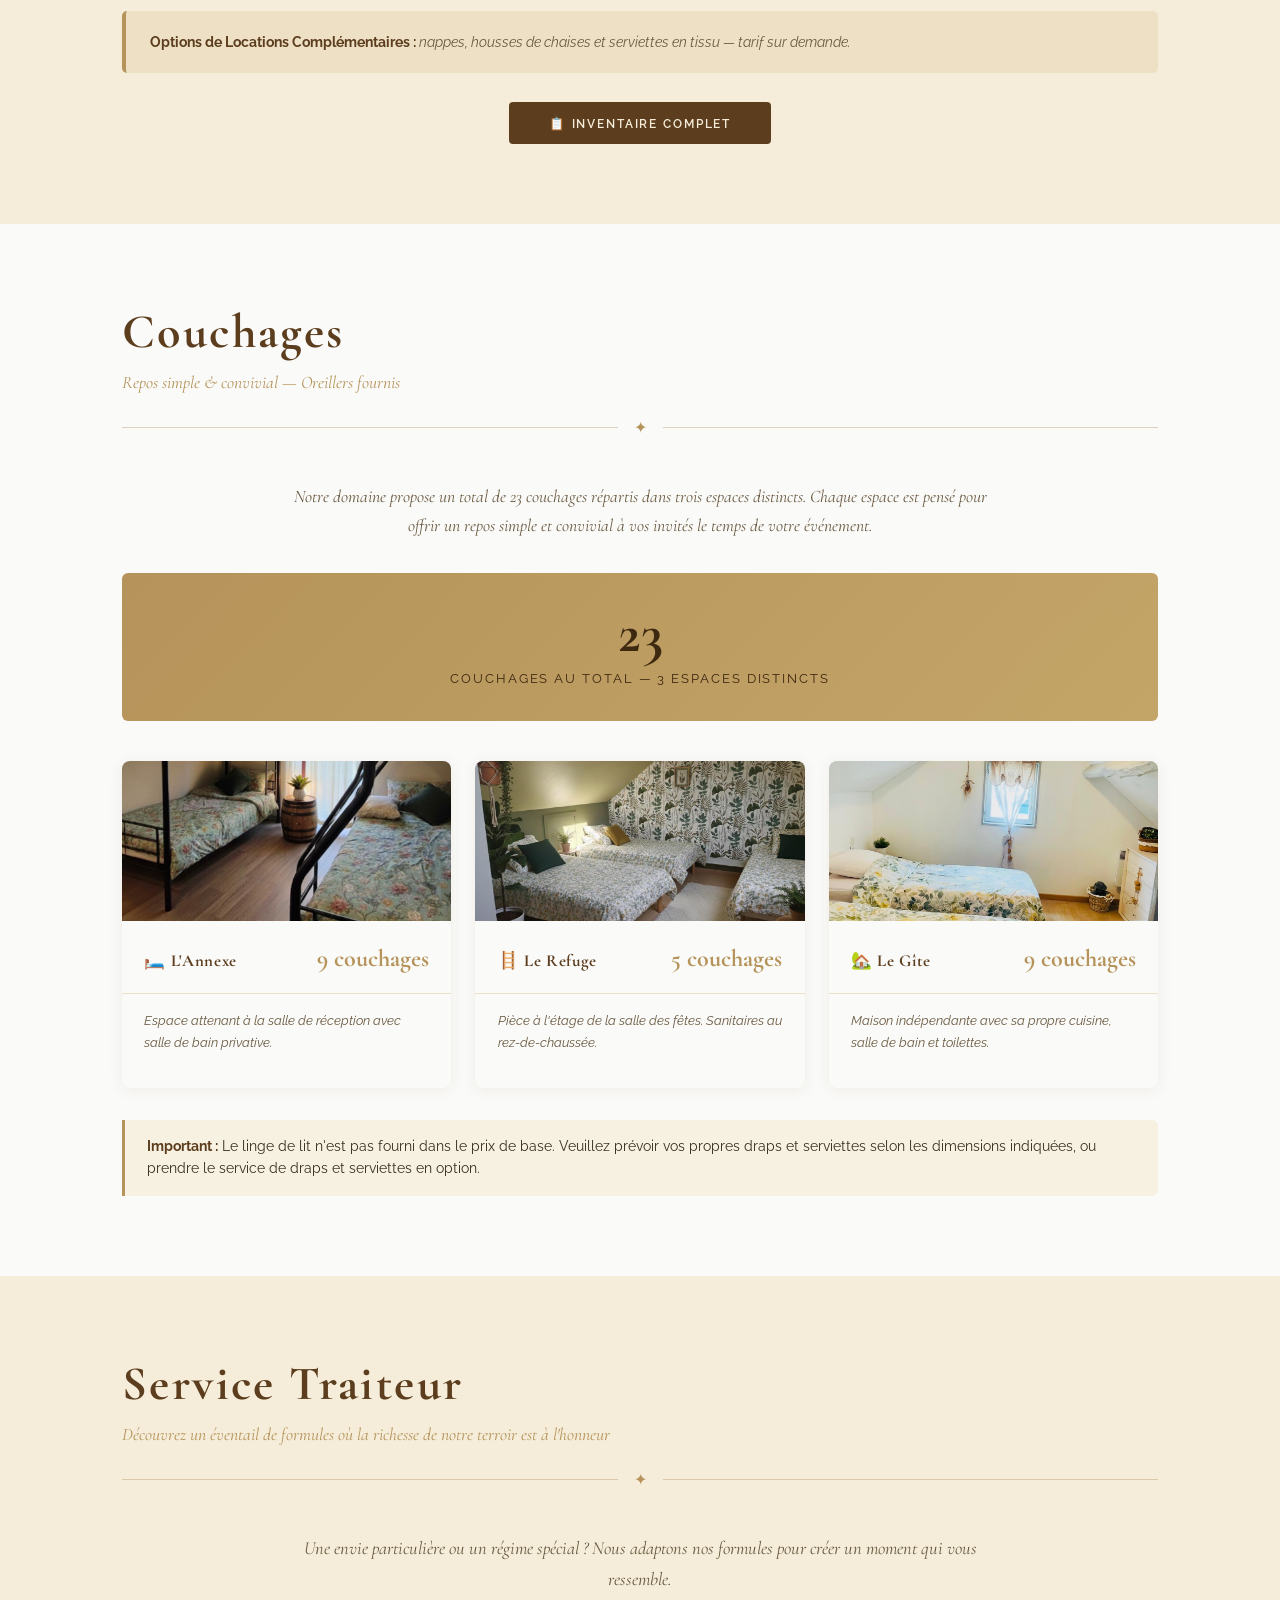
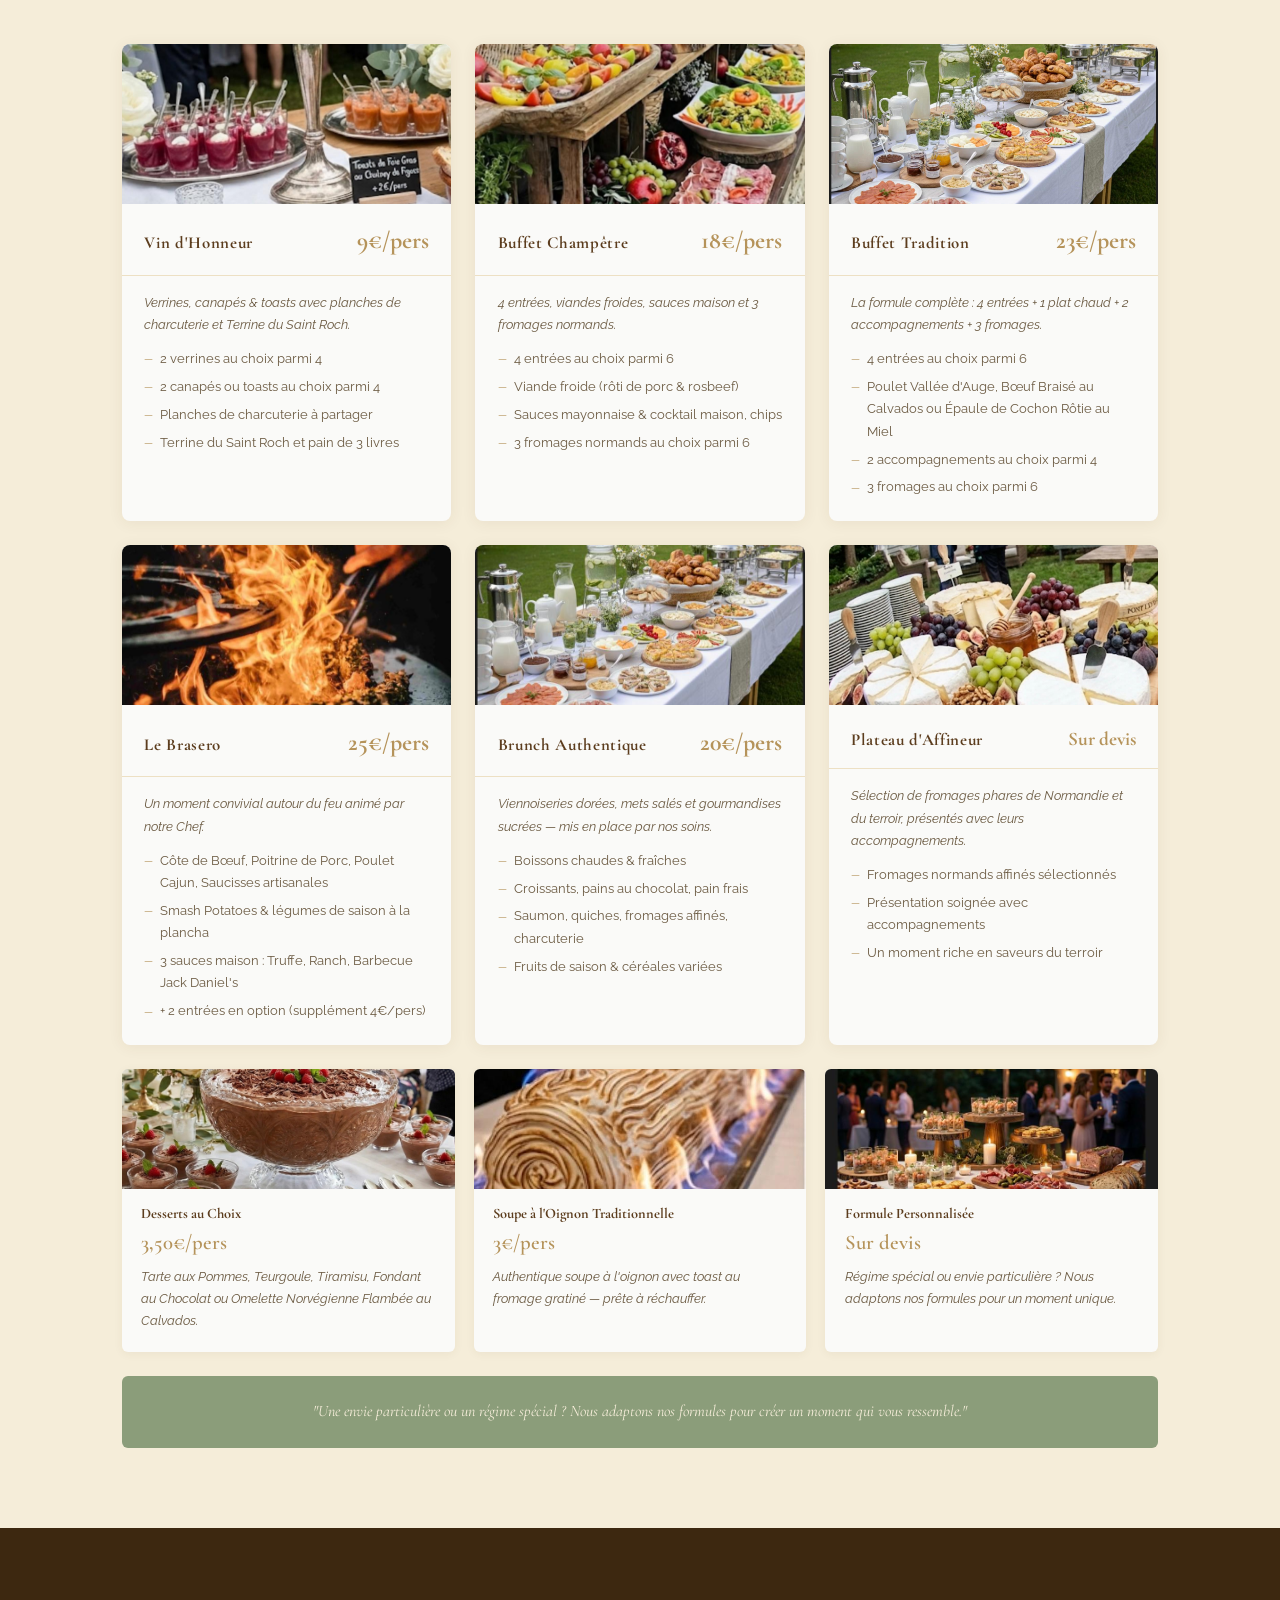
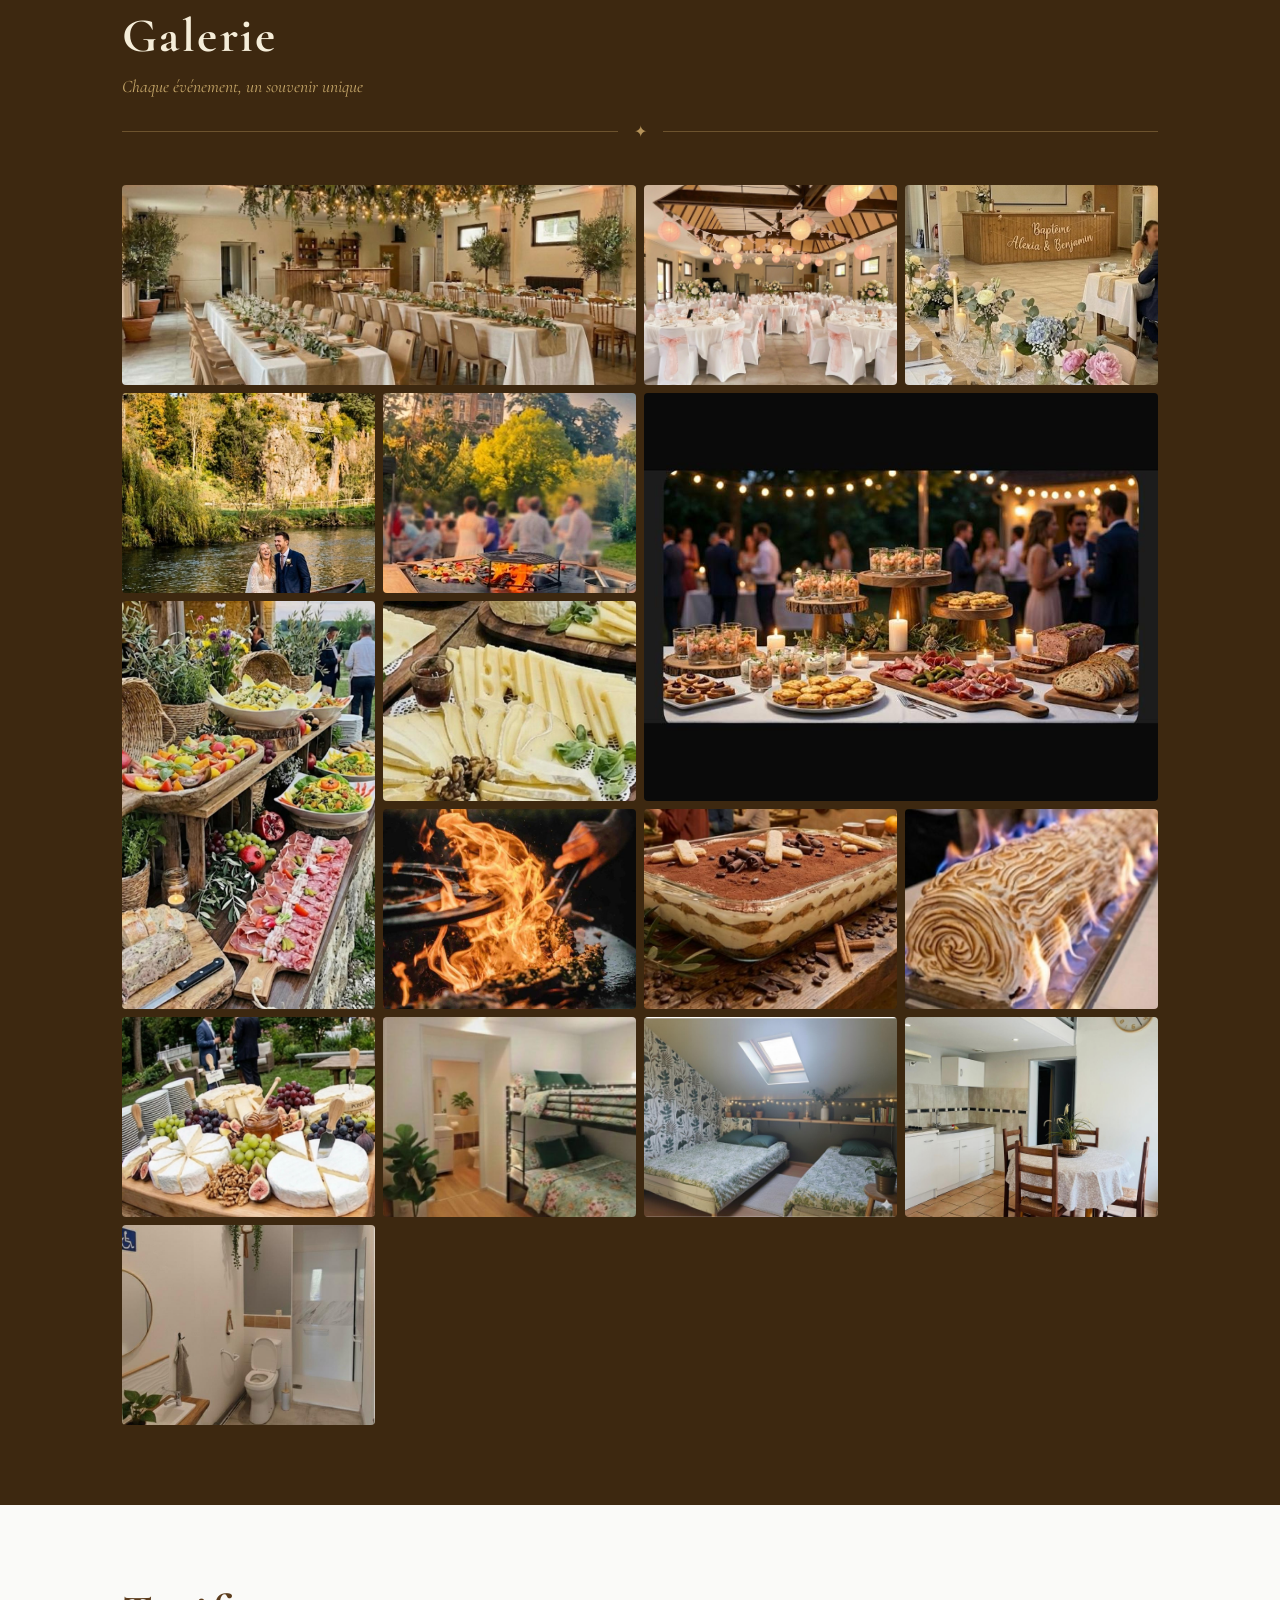
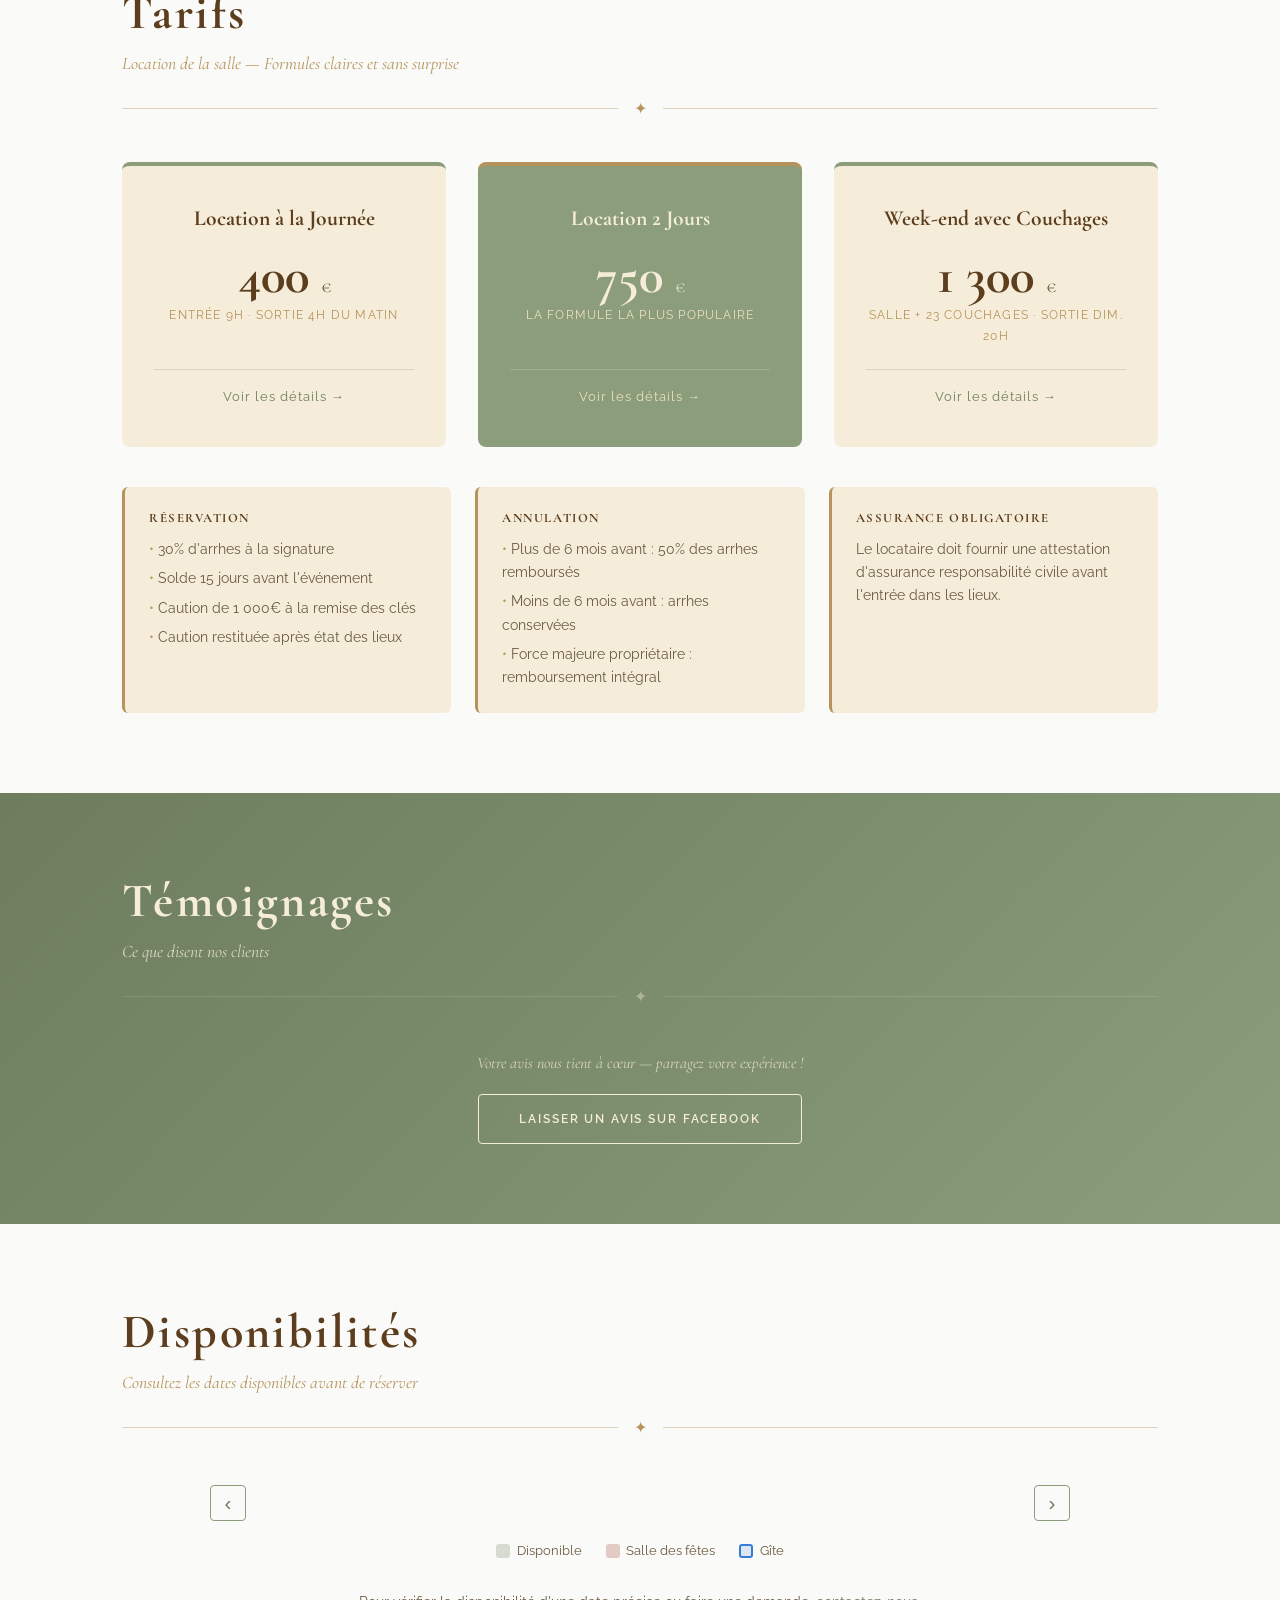
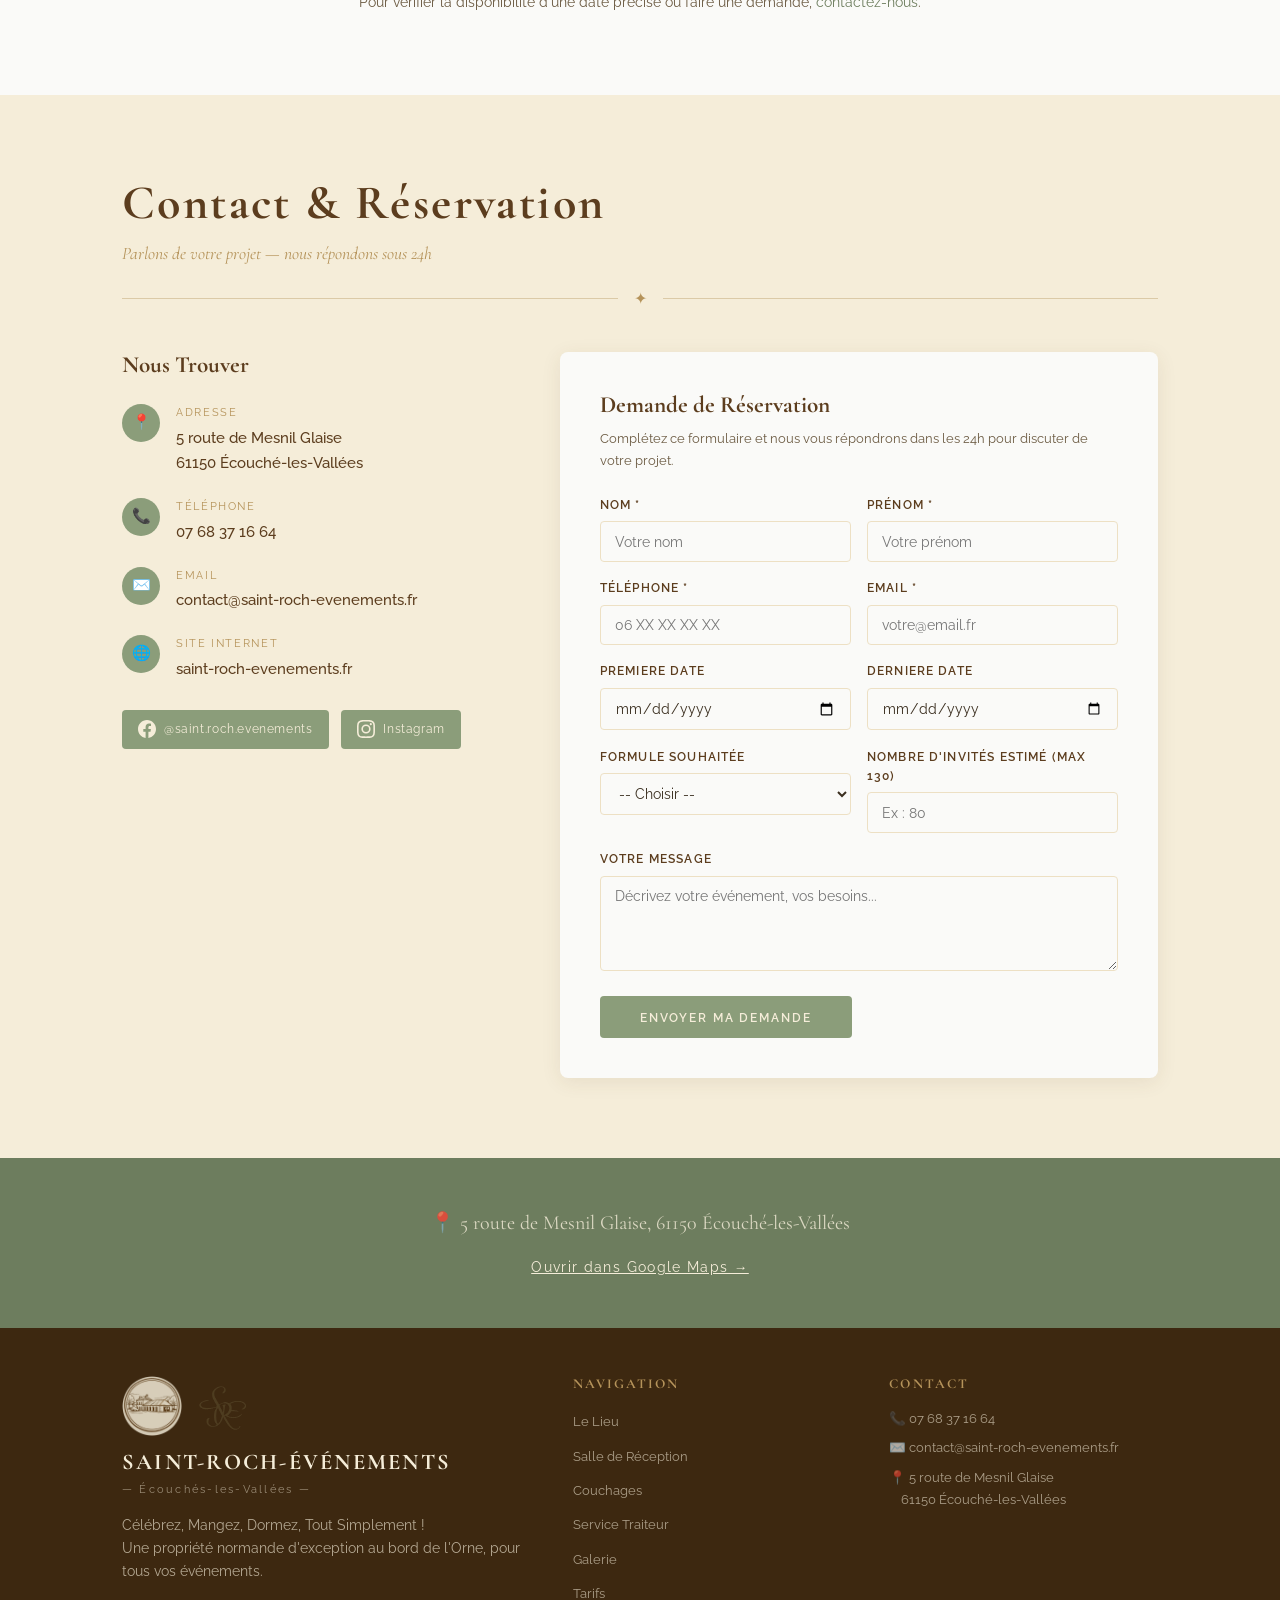
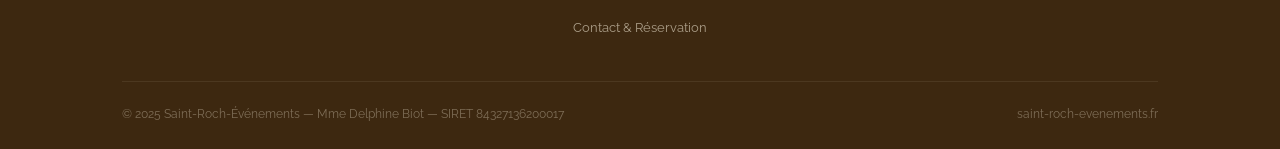
==== commit 7cc69ae3: "Couchages mobile : grille identique au desktop, suppression carrousel" ====
--- a/index.html
+++ b/index.html
@@ -5,7 +5,7 @@
     <meta name="viewport" content="width=device-width, initial-scale=1.0, maximum-scale=1.0">
     <title>Saint-Roch-Événements — Écouchés-les-Vallées</title>
     <link href="https://fonts.googleapis.com/css2?family=Cormorant+Garamond:ital,wght@0,300;0,400;0,600;0,700;1,300;1,400;1,600&family=Raleway:wght@300;400;500;600&display=swap" rel="stylesheet">
-    <link rel="stylesheet" href="style.css?v=14">
+    <link rel="stylesheet" href="style.css?v=18">
     <!-- API YouTube IFrame — doit être chargée AVANT script.js -->
     <script src="https://www.youtube.com/iframe_api"></script>
 </head>
@@ -212,7 +212,7 @@
             <p>Couchages au total — 3 espaces distincts</p>
         </div>
 
-        <div class="couch-grid">
+        <div class="couch-grid" id="couch-grid">
 
             <!-- L'Annexe -->
             <div class="tr-card tr-clickable" onclick="openModal('modal-annexe')">
--- a/style.css
+++ b/style.css
@@ -258,7 +258,11 @@
         .couch-total .big { font-family: 'Cormorant Garamond', serif; font-size: 3.5rem; font-weight: 700; line-height: 1; }
         .couch-total p { font-size: 0.8rem; letter-spacing: 0.15em; text-transform: uppercase; margin-top: 0.4rem; }
         .couch-intro { font-family: 'Cormorant Garamond', serif; font-size: 1.1rem; font-style: italic; color: var(--text-light); max-width: 720px; margin: 0 auto 2rem; text-align: center; line-height: 1.7; }
+        .couch-grid-wrap { position: relative; }
         .couch-grid { display: grid; grid-template-columns: repeat(3, 1fr); gap: 1.5rem; }
+        .couch-arrow { display: none; position: absolute; top: 50%; transform: translateY(-50%); z-index: 2; background: var(--white); border: none; border-radius: 50%; width: 2.4rem; height: 2.4rem; font-size: 1.5rem; line-height: 1; color: var(--brown); box-shadow: 0 2px 10px rgba(92,61,30,0.18); cursor: pointer; }
+        .couch-arrow-prev { left: -1.2rem; }
+        .couch-arrow-next { right: -1.2rem; }
         .couch-detail-title { font-size: 0.72rem; letter-spacing: 0.12em; text-transform: uppercase; color: var(--gold); font-weight: 600; margin: 1rem 0 0.4rem; }
         .couch-dim { color: var(--text-light); font-size: 0.85rem; }
         .couch-linge-note { margin-top: 2rem; padding: 1rem 1.4rem; background: rgba(212,160,23,0.1); border-left: 3px solid var(--gold); border-radius: 0 6px 6px 0; font-size: 0.85rem; color: var(--text); line-height: 1.6; }
@@ -828,7 +832,13 @@
         @media (max-width: 600px) {
             .modal-nav-prev { left: 0.2rem; }
             .modal-nav-next { right: 0.2rem; }
-            .modal-nav-btn { width: 38px; height: 38px; font-size: 1.6rem; }
+            .modal-nav-btn {
+                width: 38px; height: 38px; font-size: 1.6rem;
+                color: var(--brown);
+                background: rgba(255,255,255,0.92);
+                border: 1px solid rgba(92,61,30,0.18);
+                box-shadow: 0 2px 8px rgba(0,0,0,0.15);
+            }
         }
 
         /* ── Points de navigation (dots) ── */
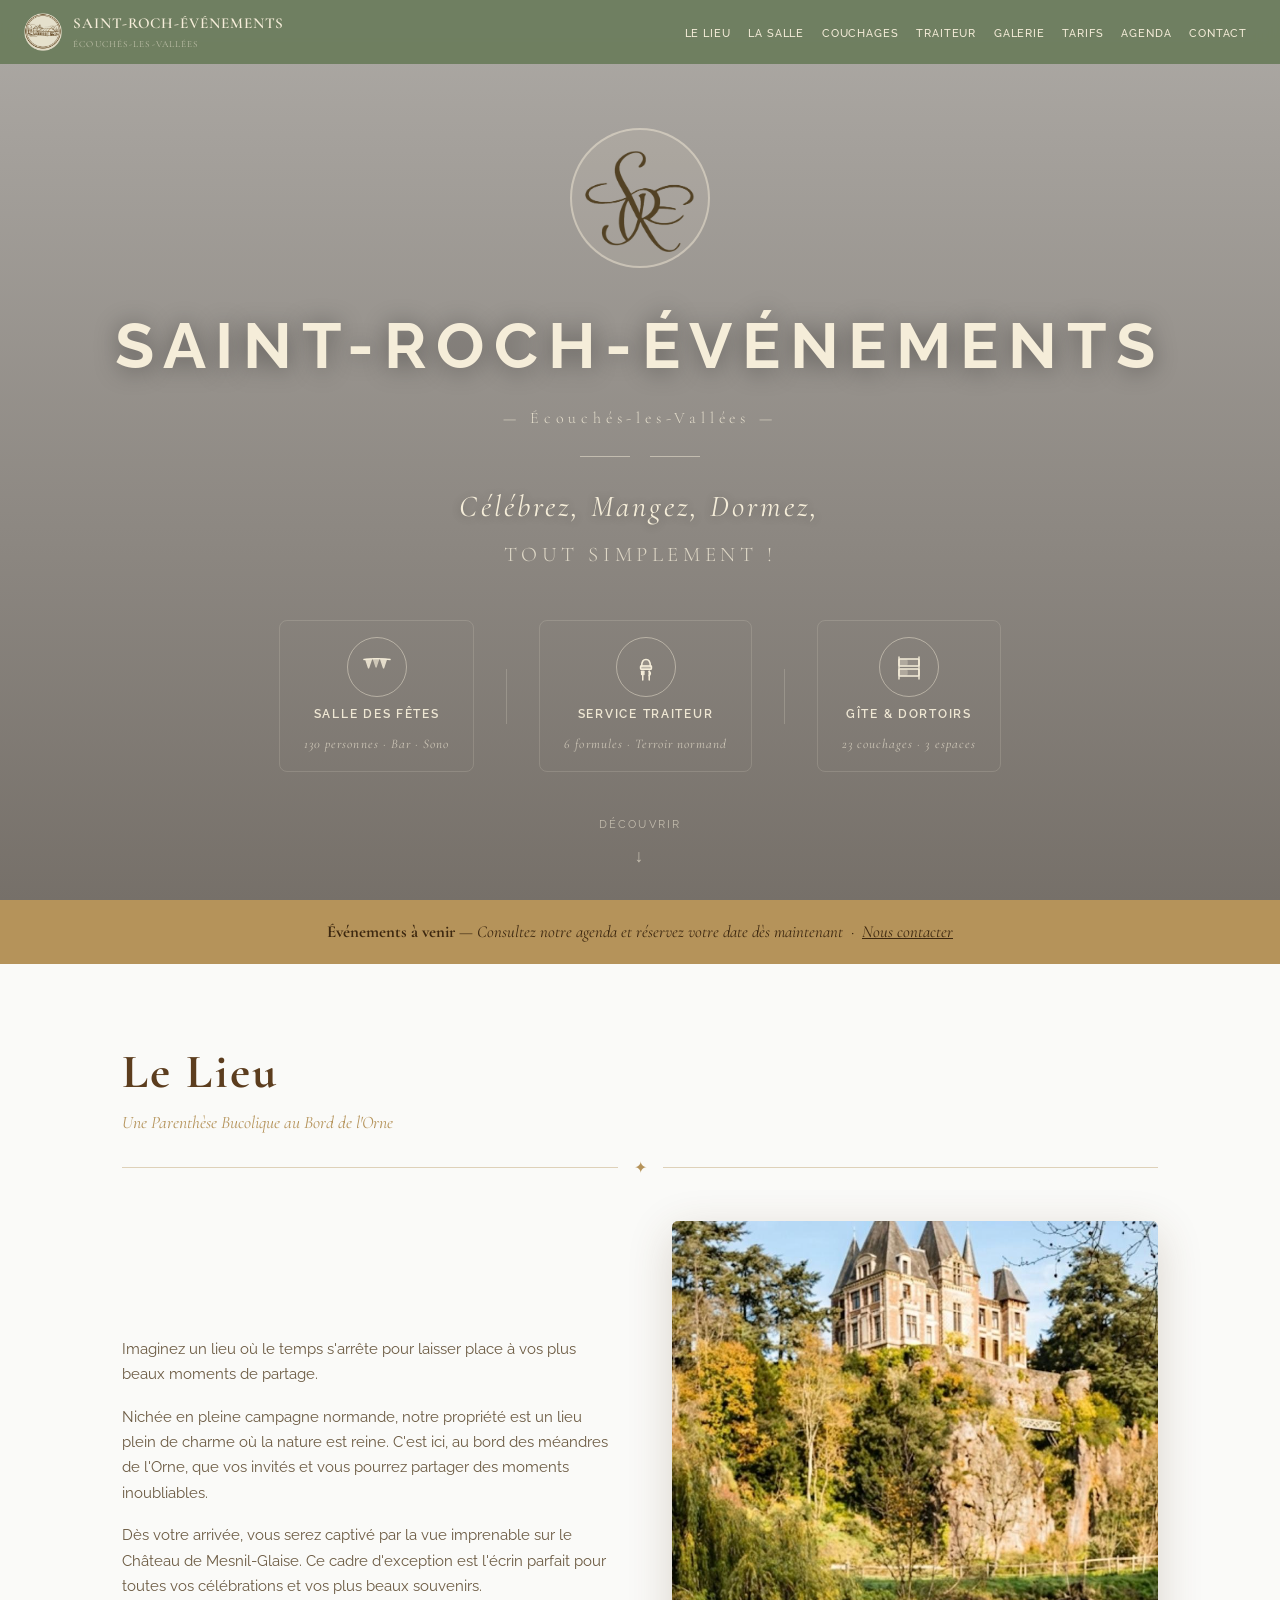
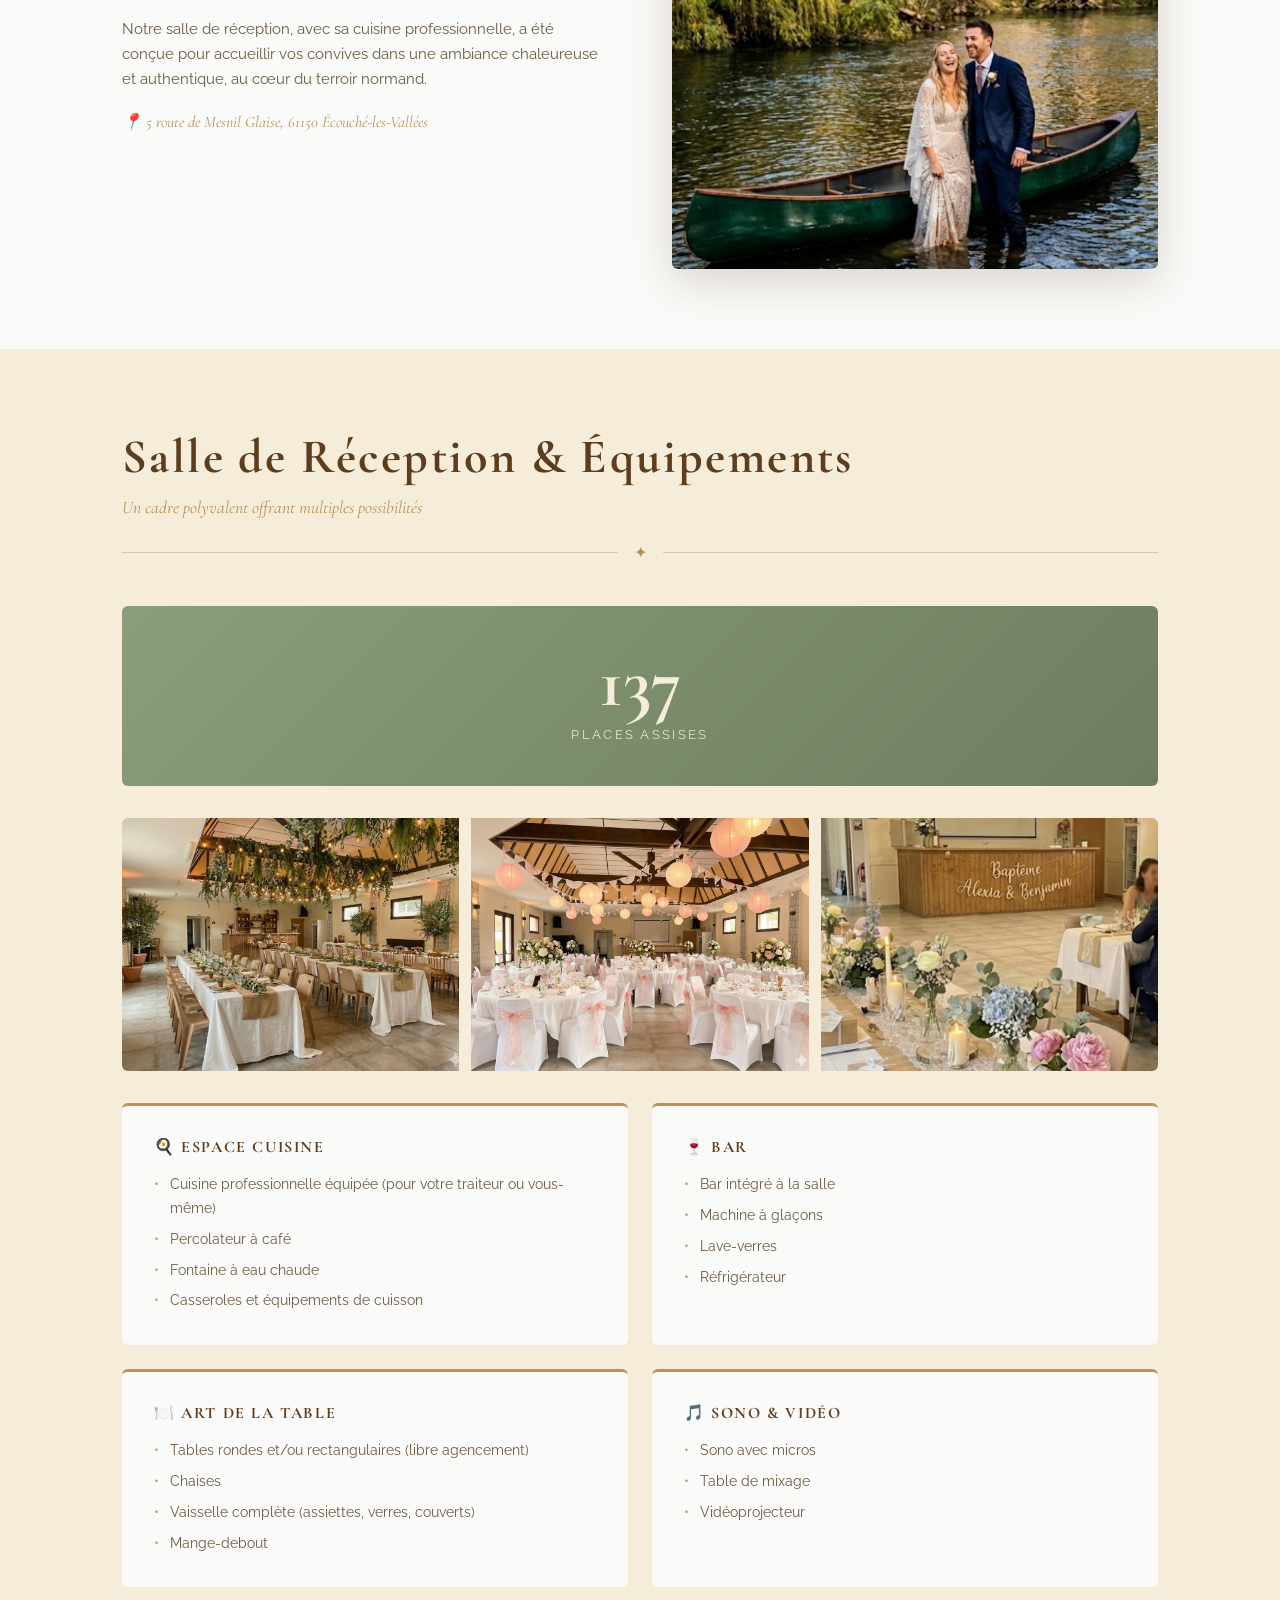
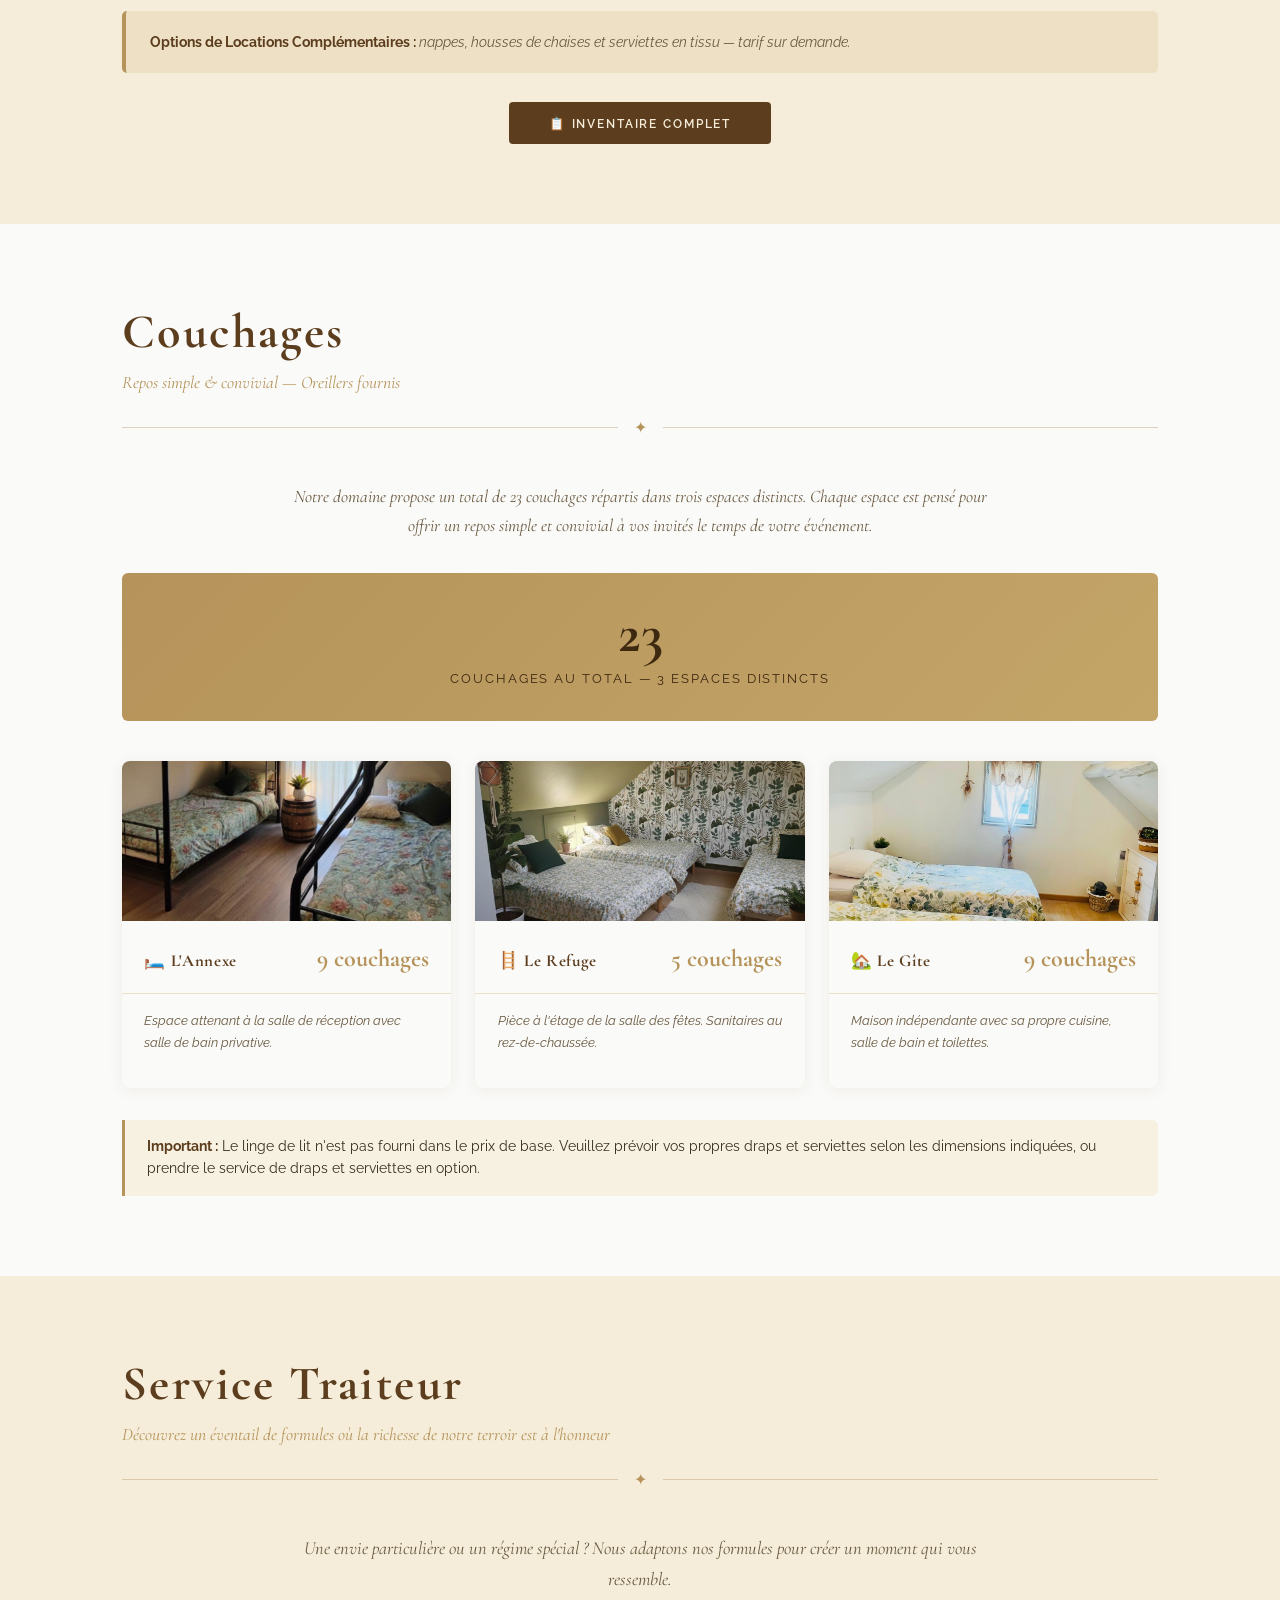
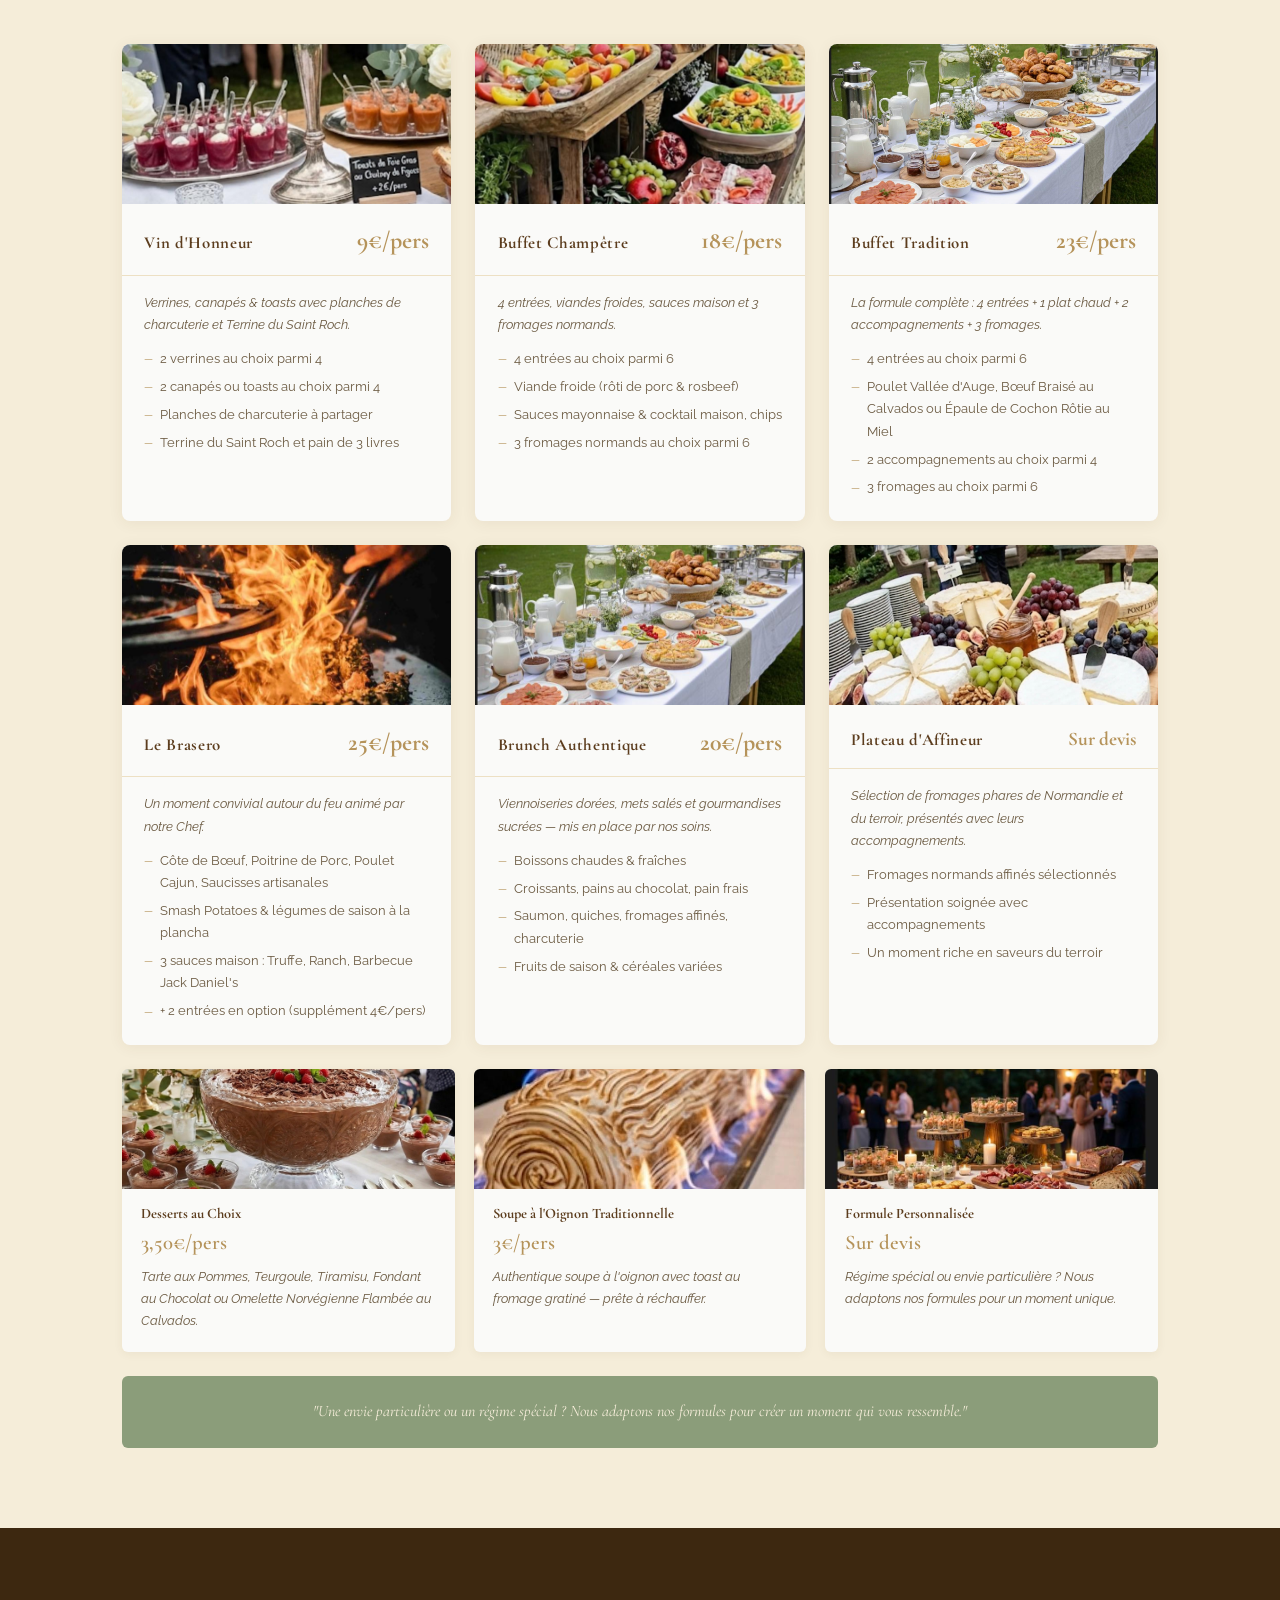
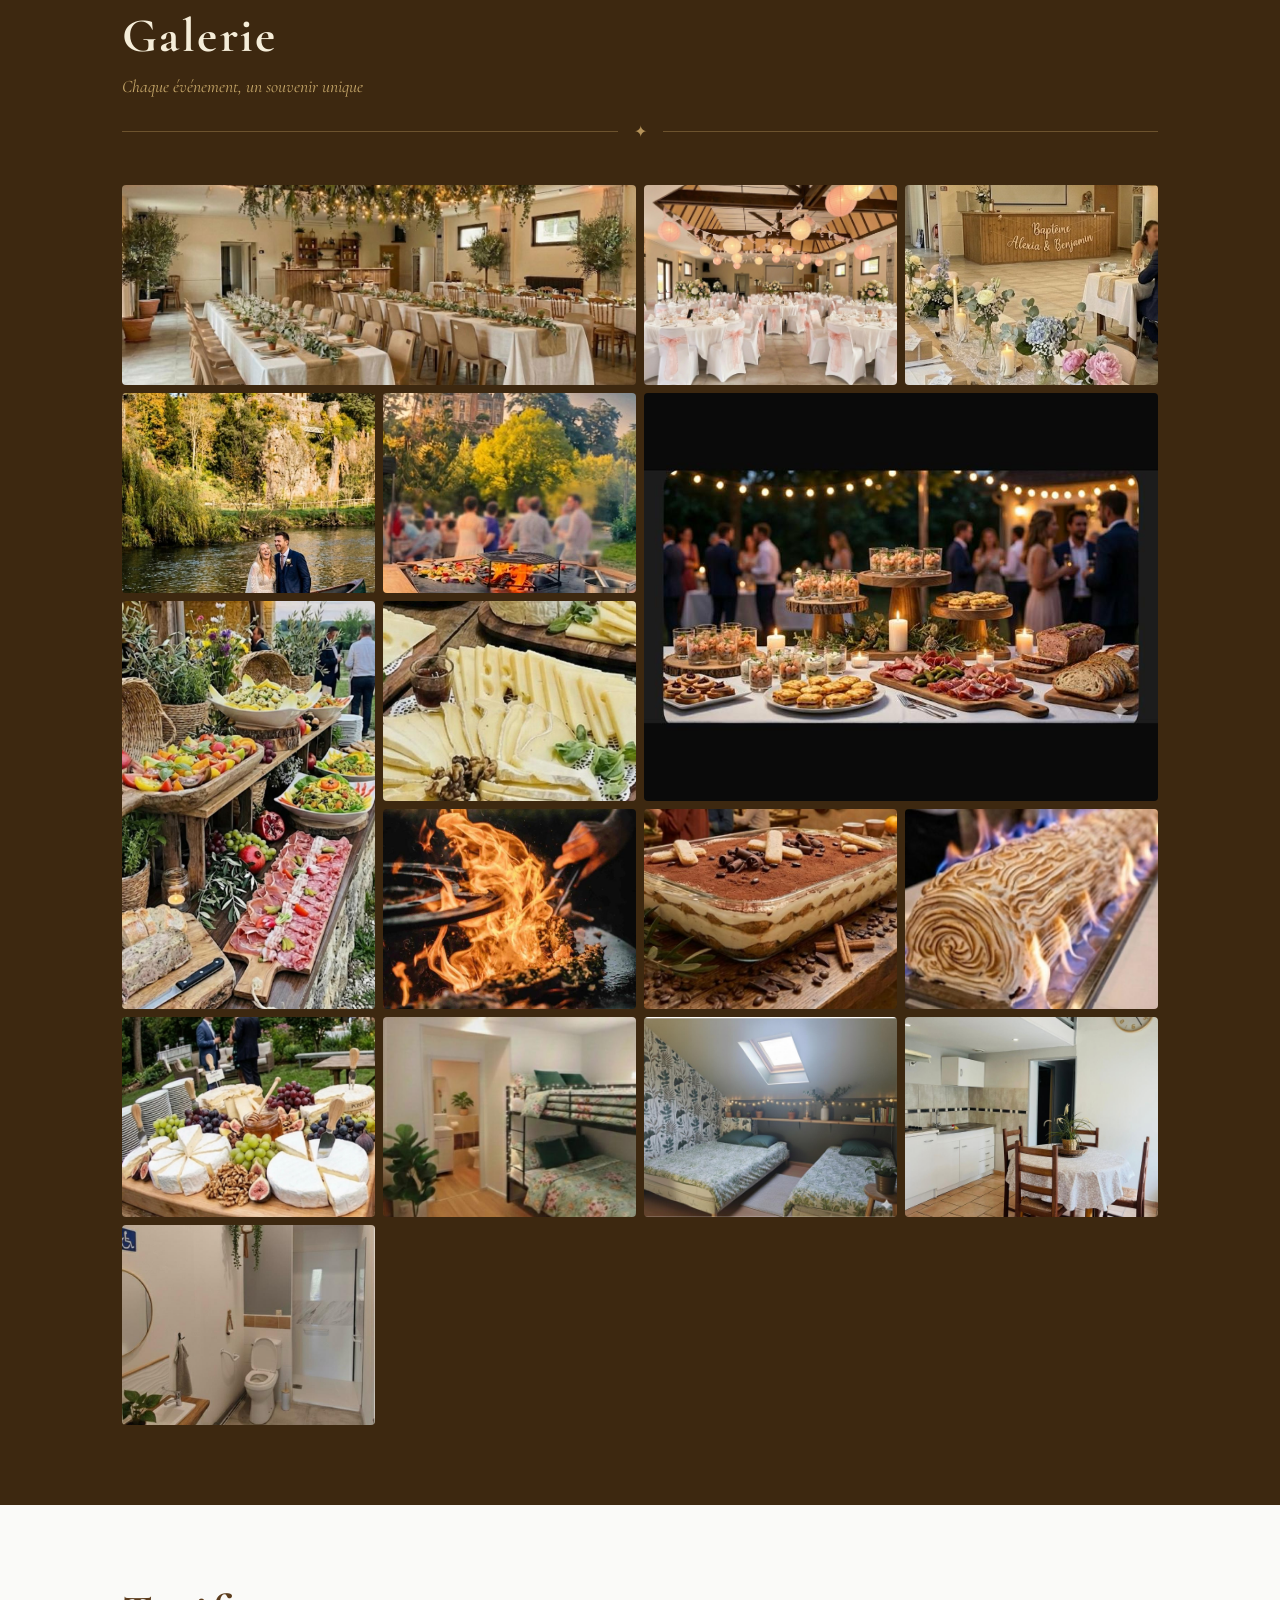
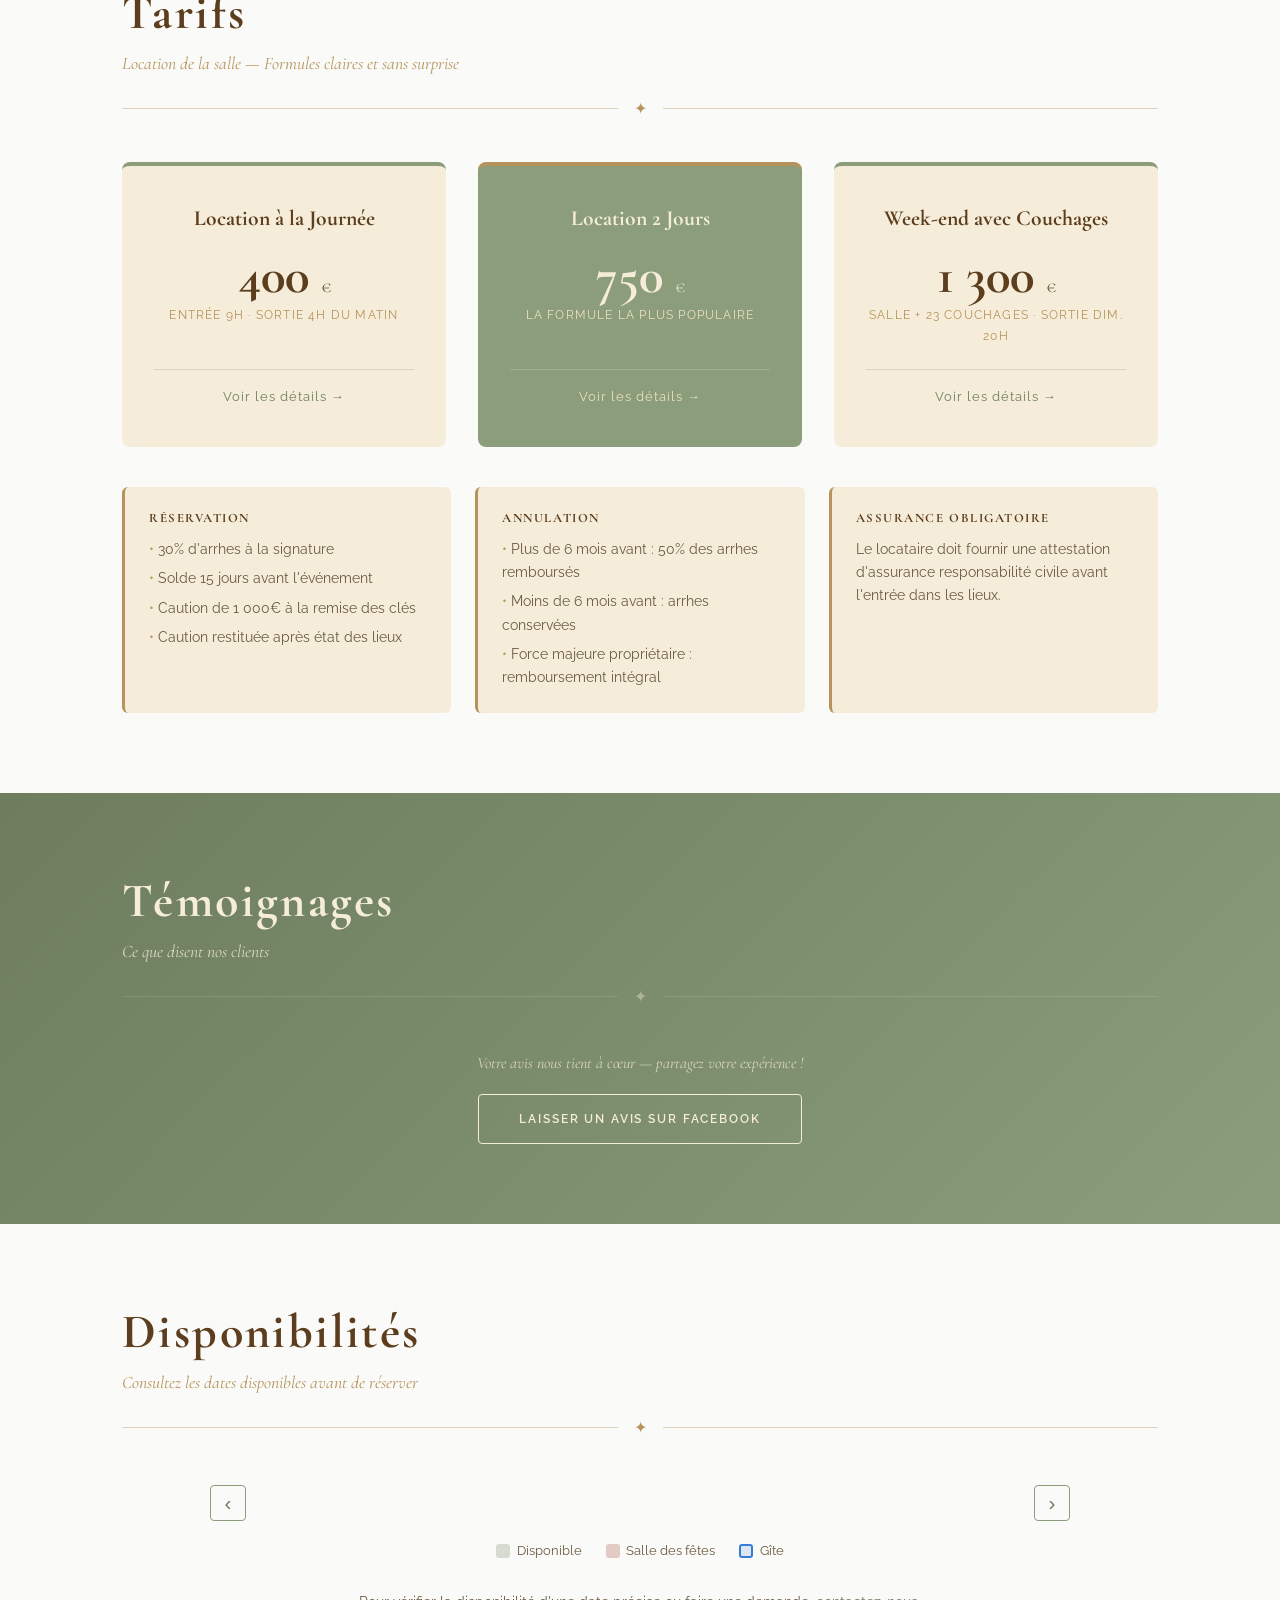
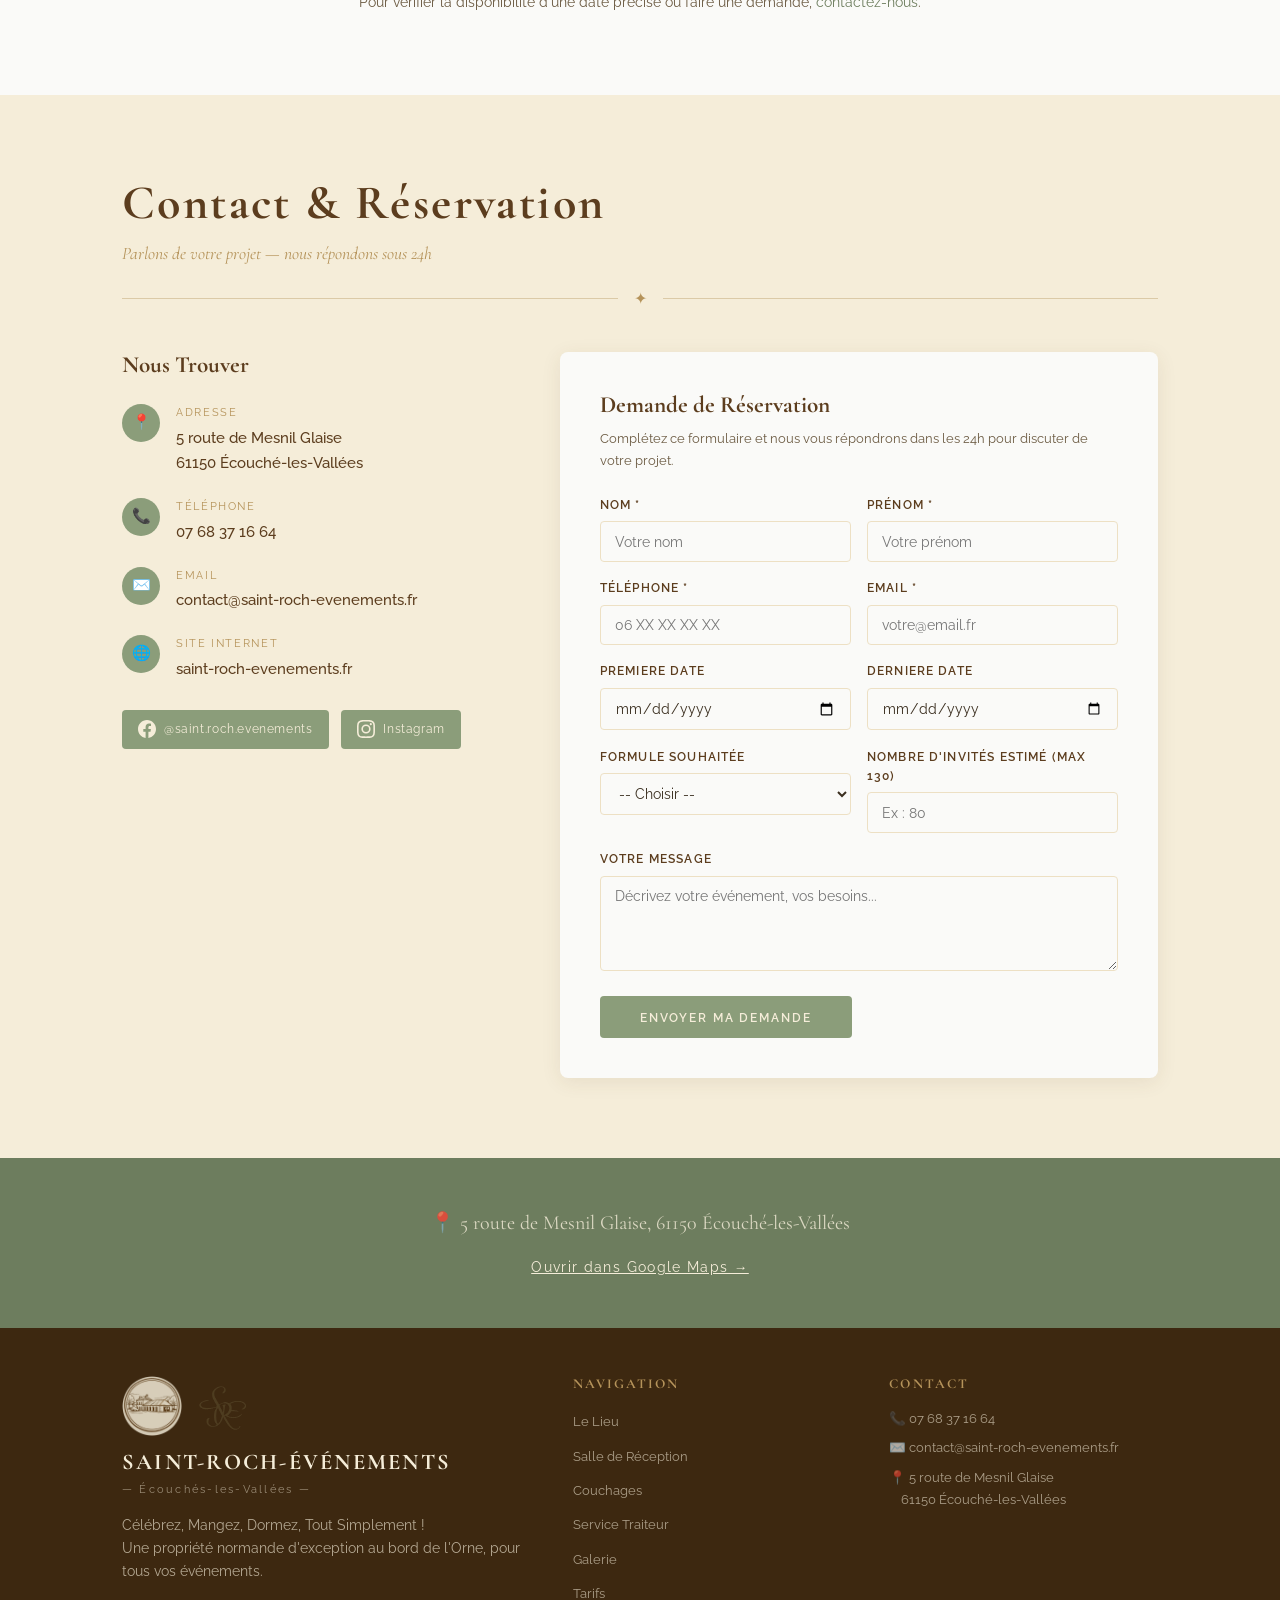
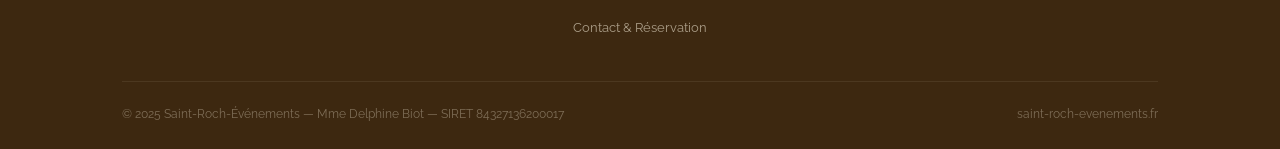
==== commit 10c5a757: "Salle : capacité 130 → 137 places assises" ====
--- a/index.html
+++ b/index.html
@@ -144,8 +144,8 @@
         <div class="section-subtitle">Un cadre polyvalent offrant multiples possibilités</div>
         <div class="divider"><span>✦</span></div>
         <div class="cap-banner">
-            <div class="num">130</div>
-            <p>Personnes Assises — Capacité Maximale</p>
+            <div class="num">137</div>
+            <p>Places Assises</p>
         </div>
         <div class="salle-gallery">
             <img src="images/image 3.jpeg" alt="Salle décorée pour un mariage" onclick="openLightbox(this.src, 'salle')">
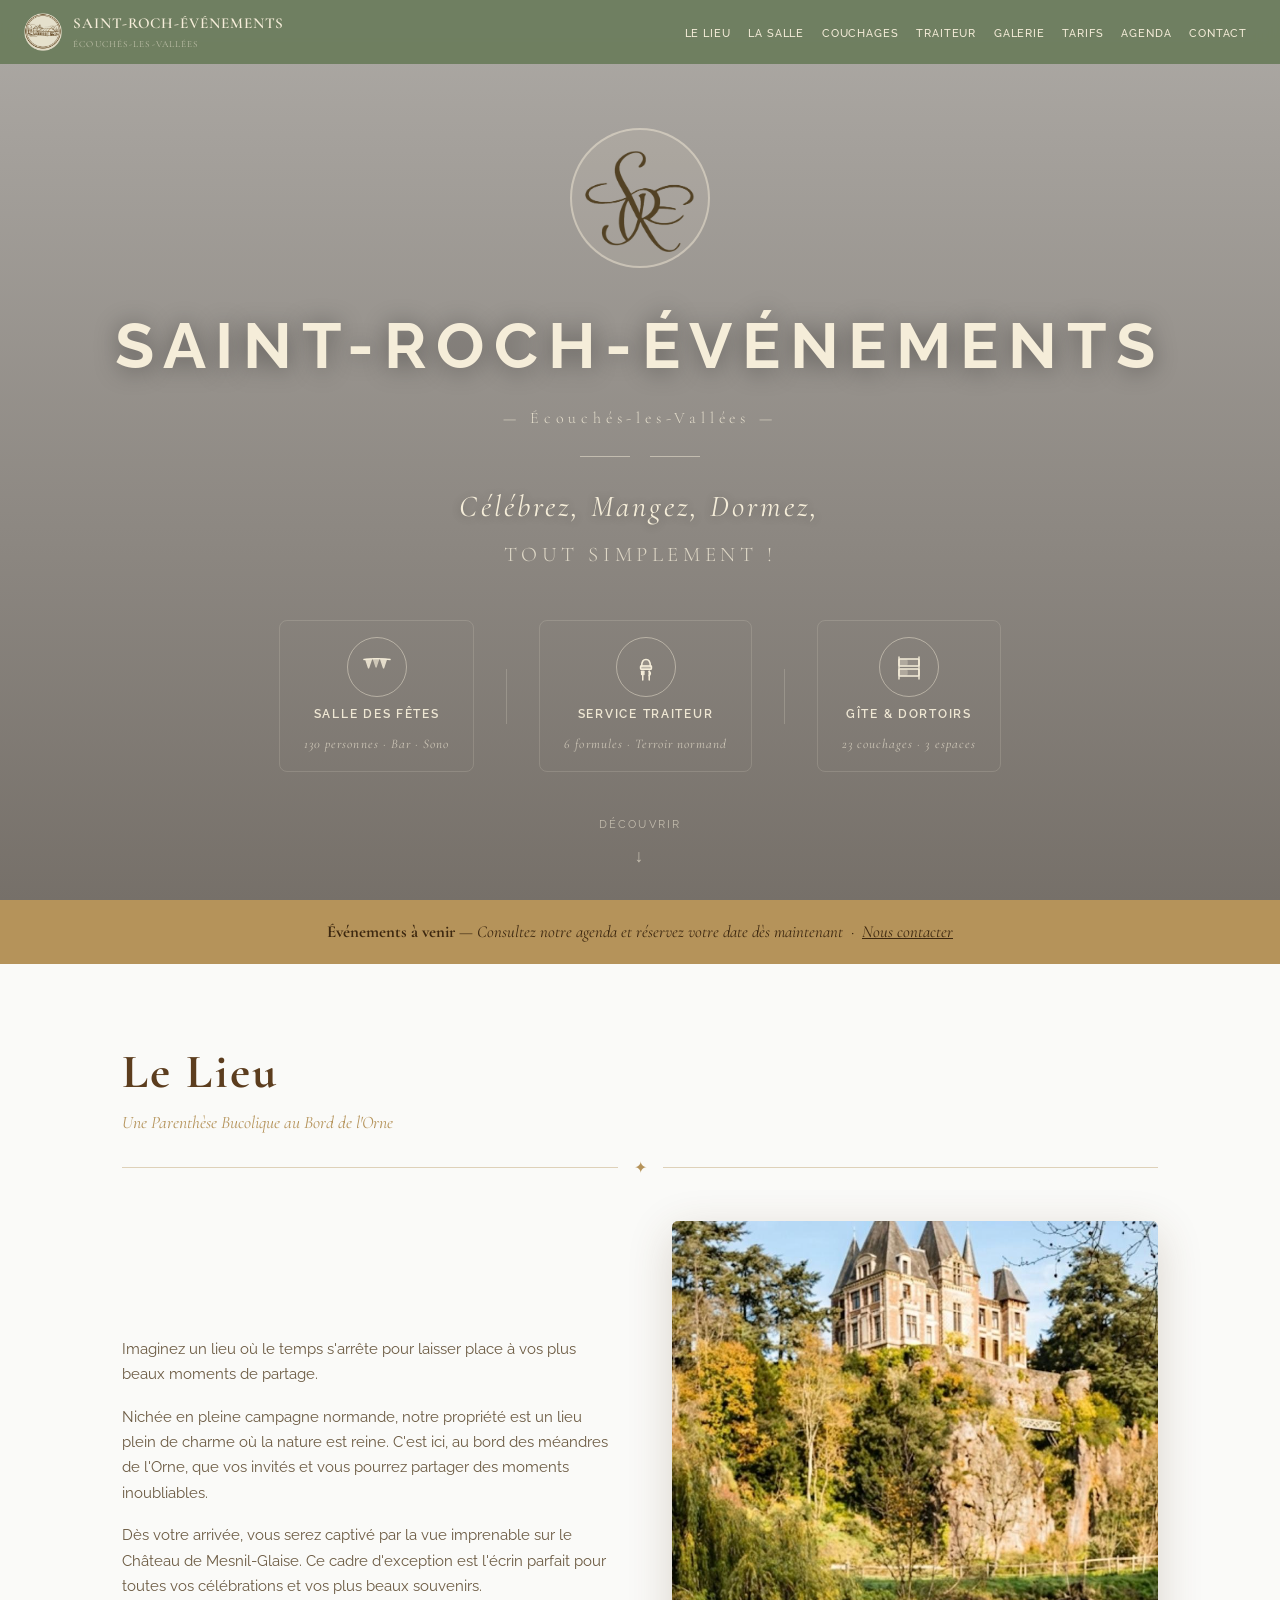
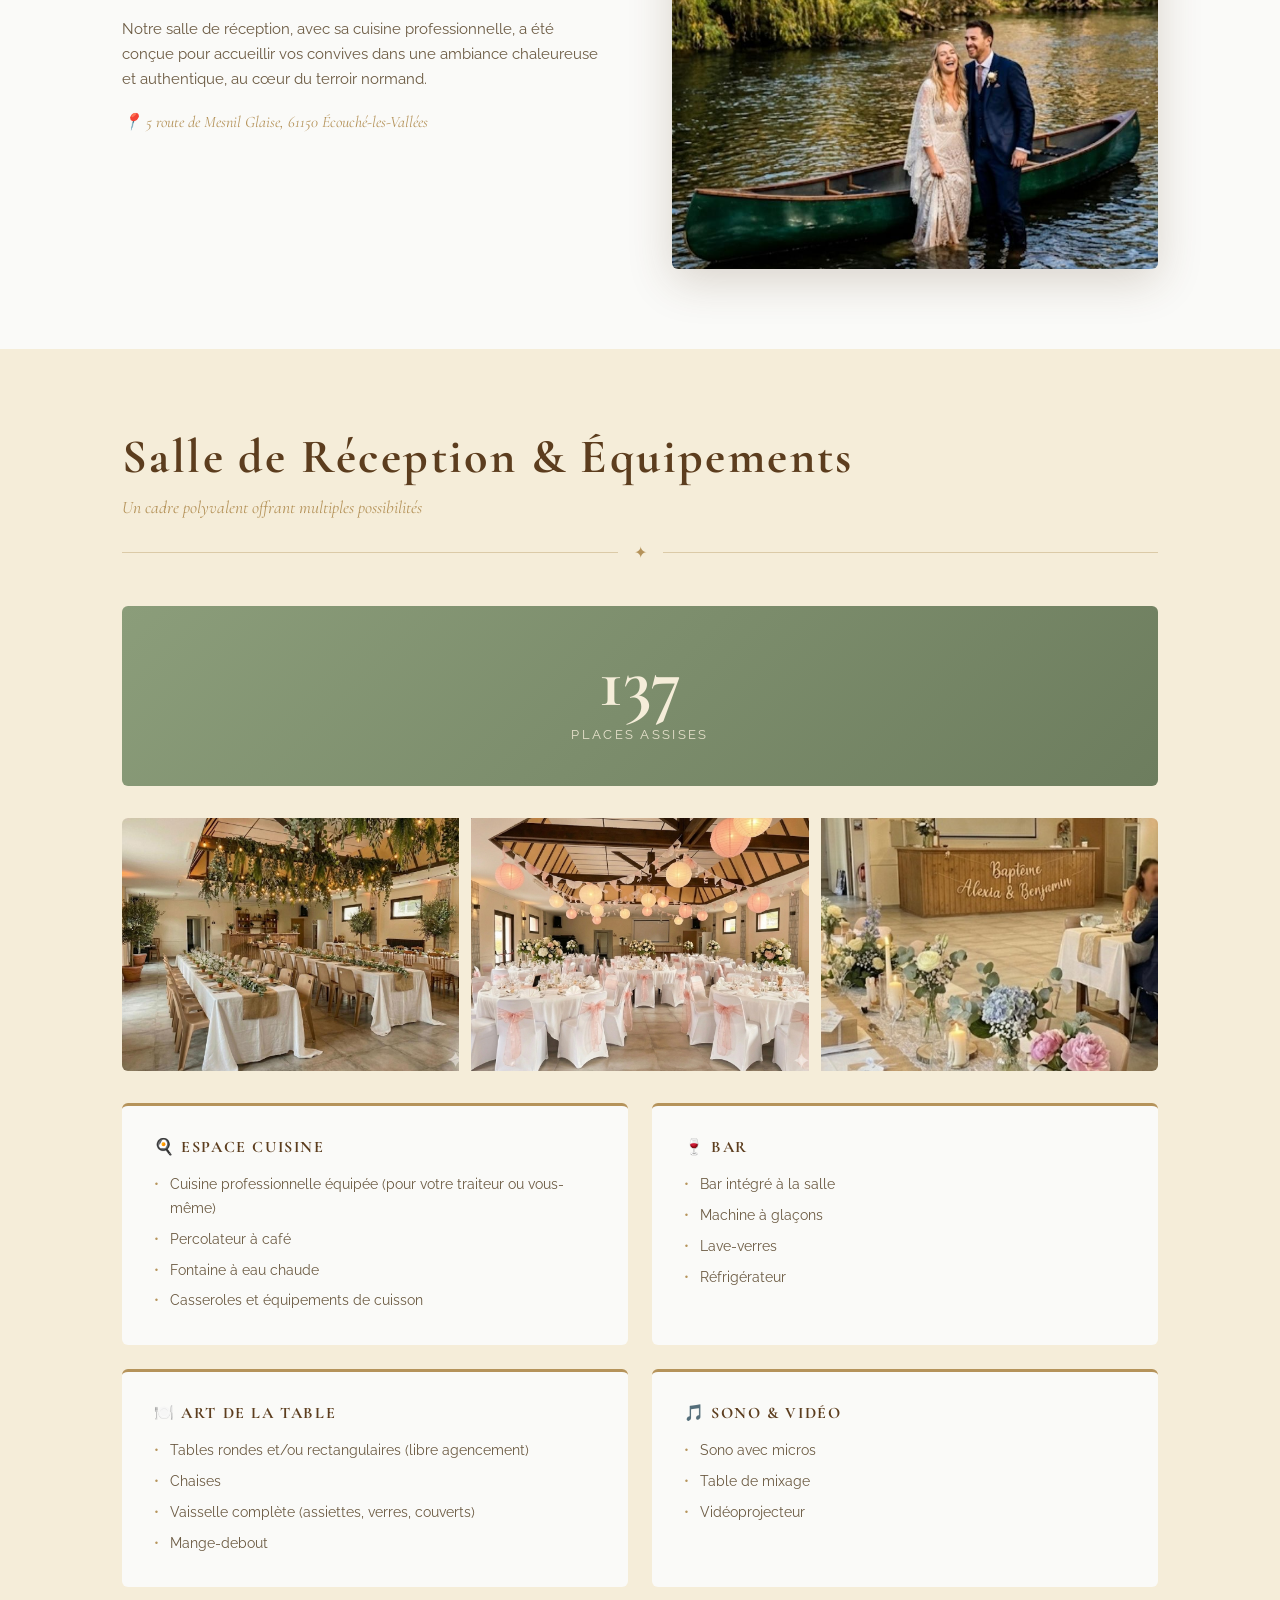
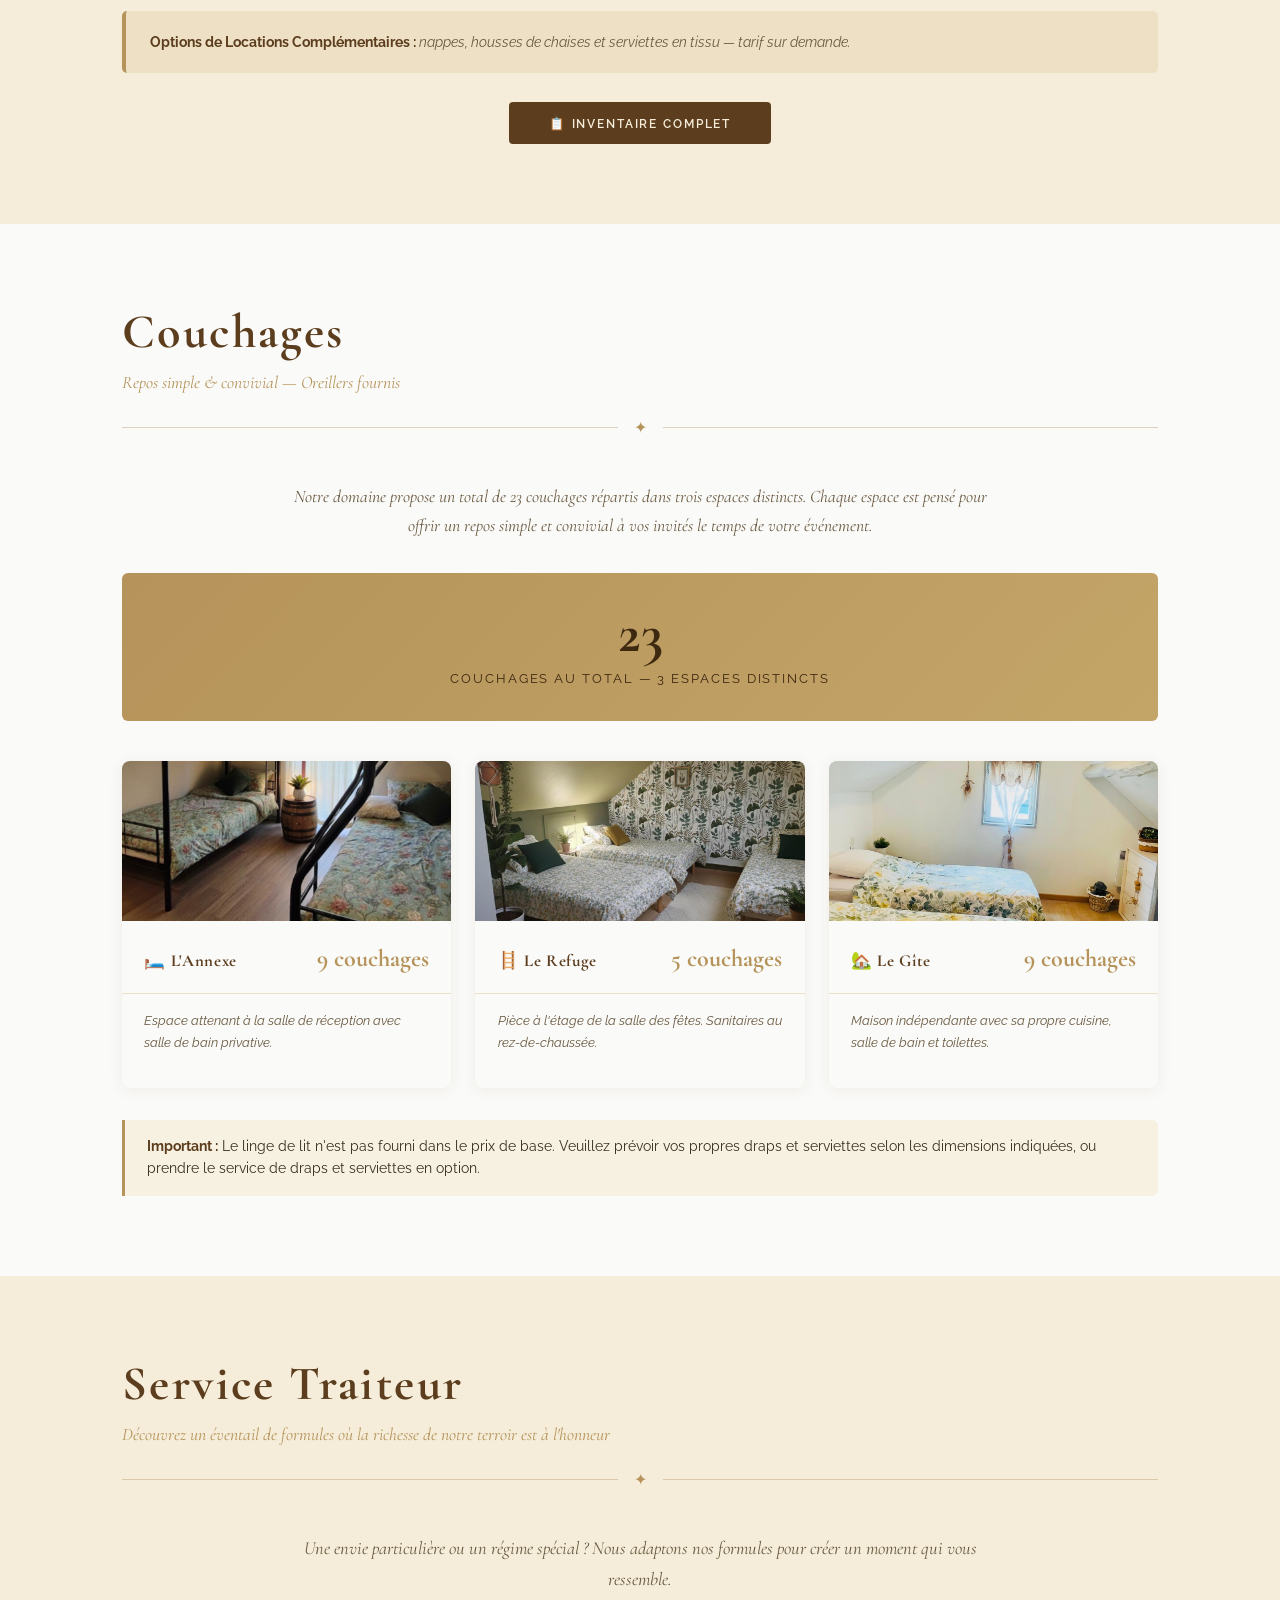
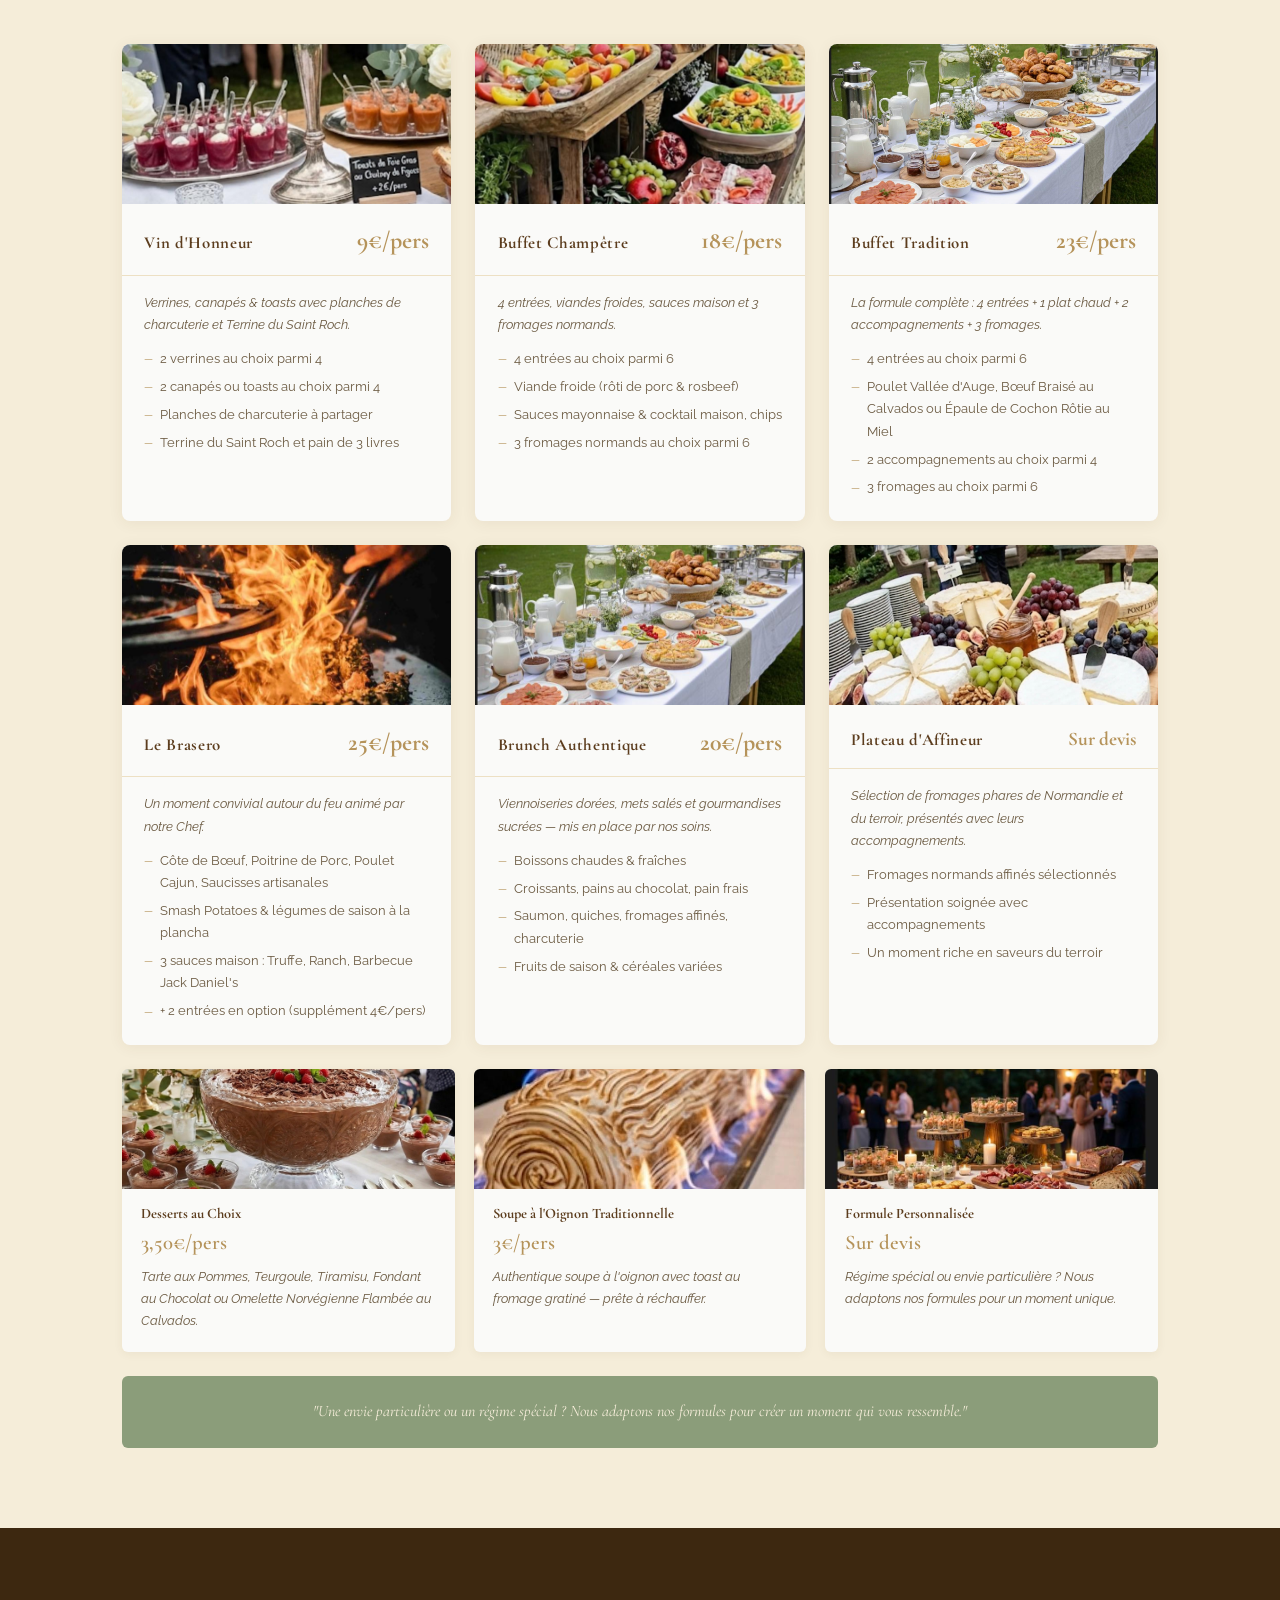
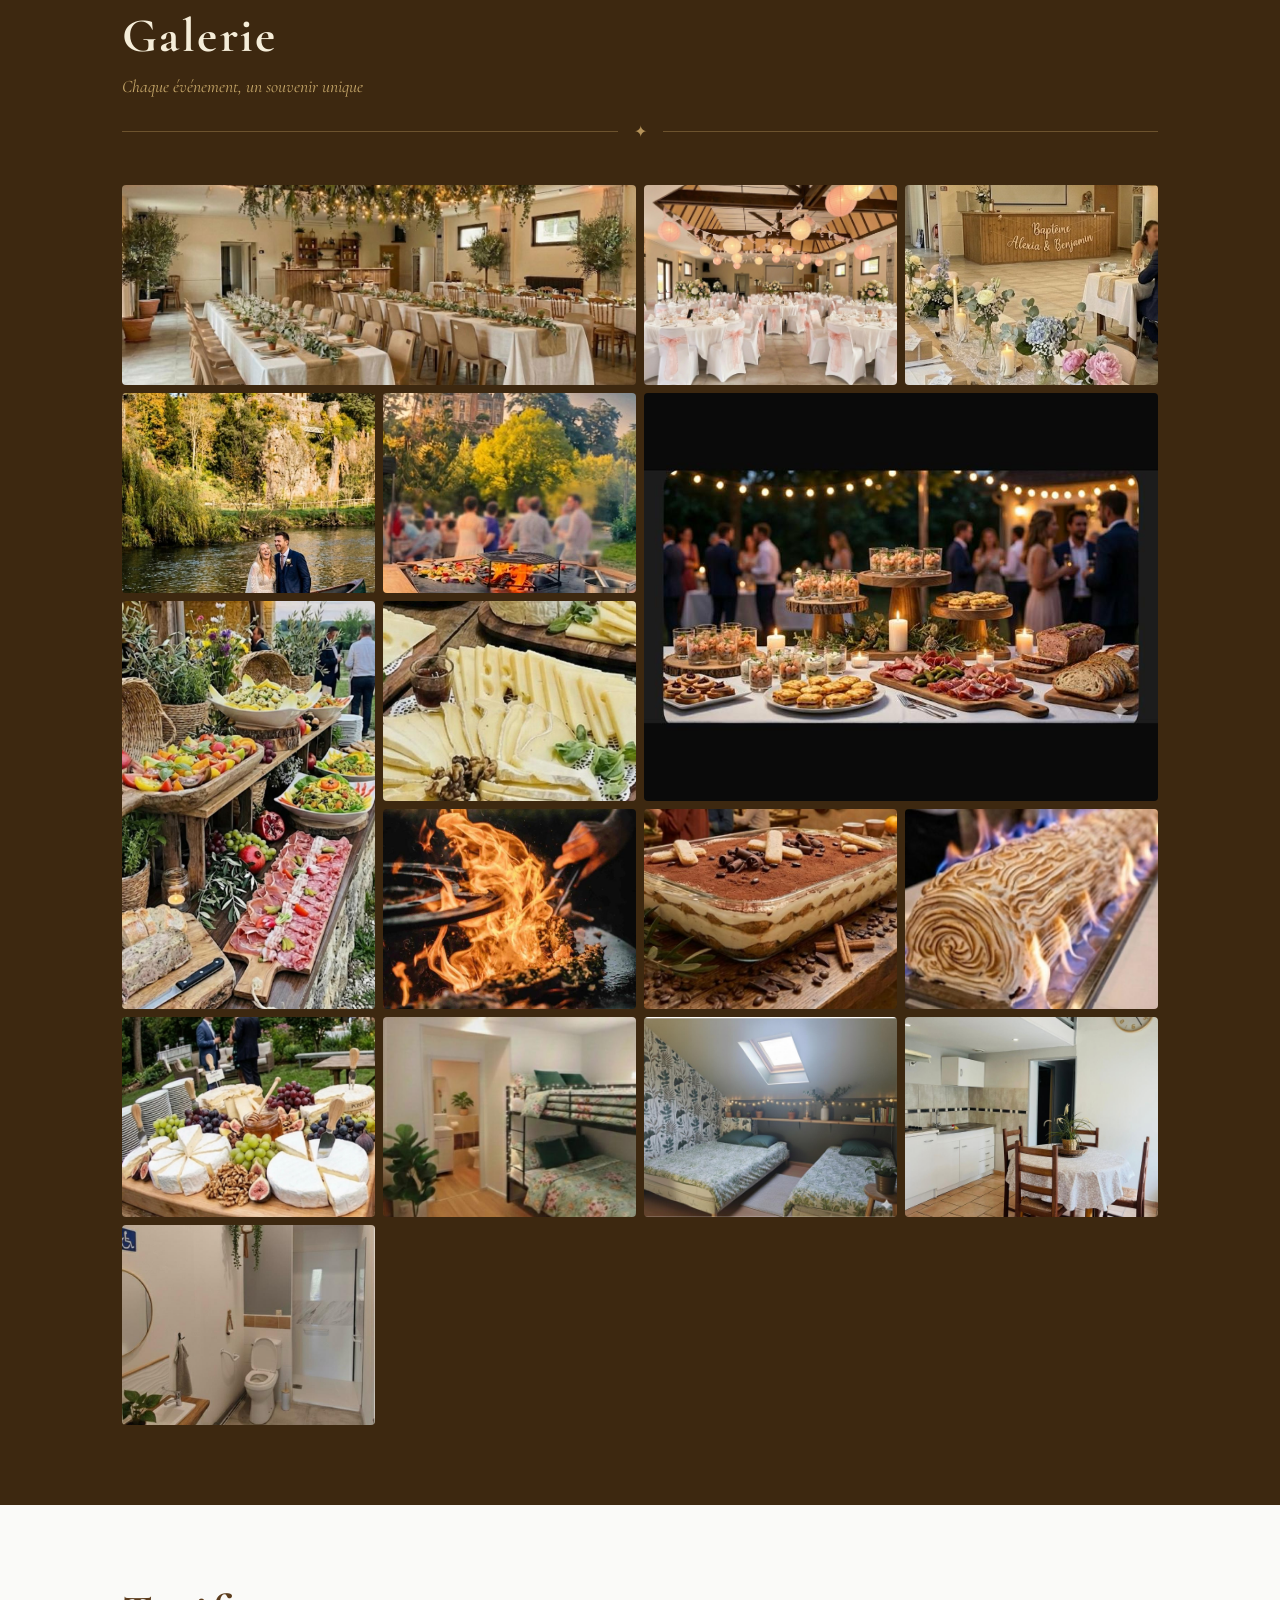
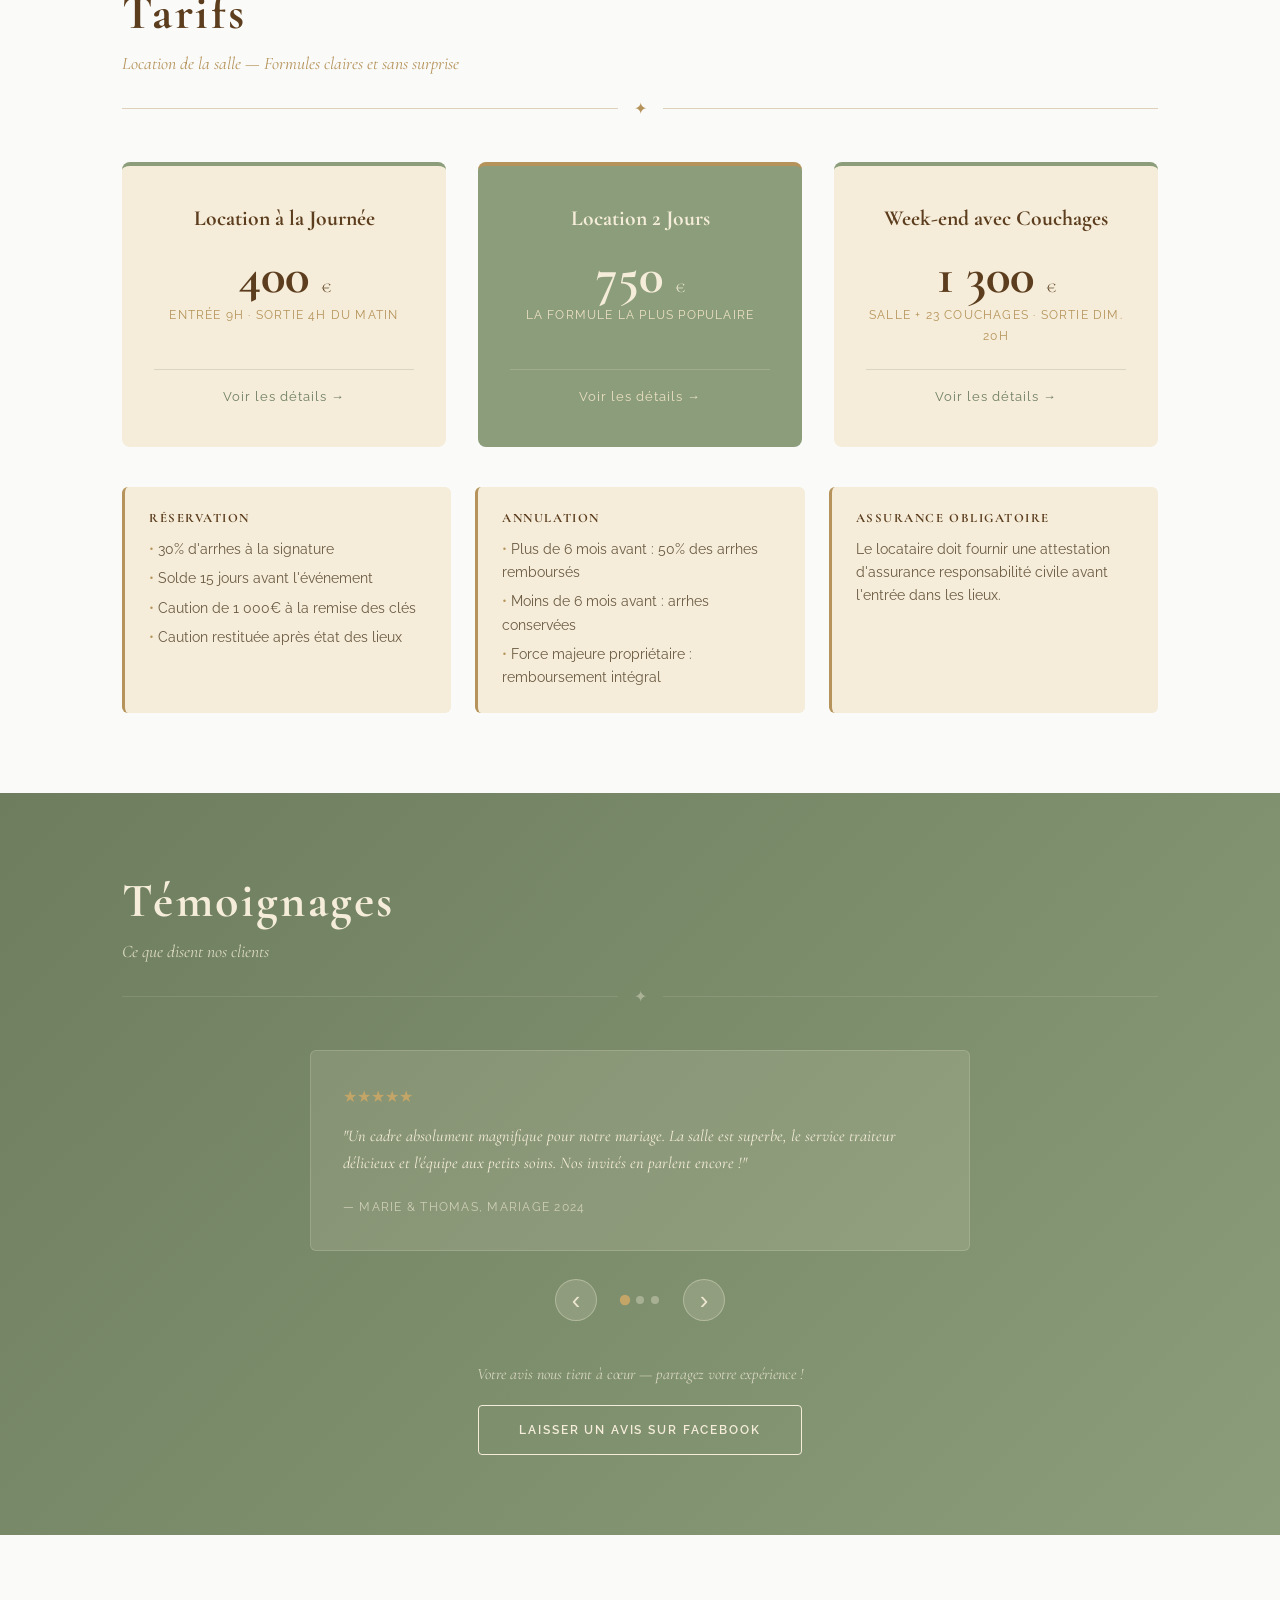
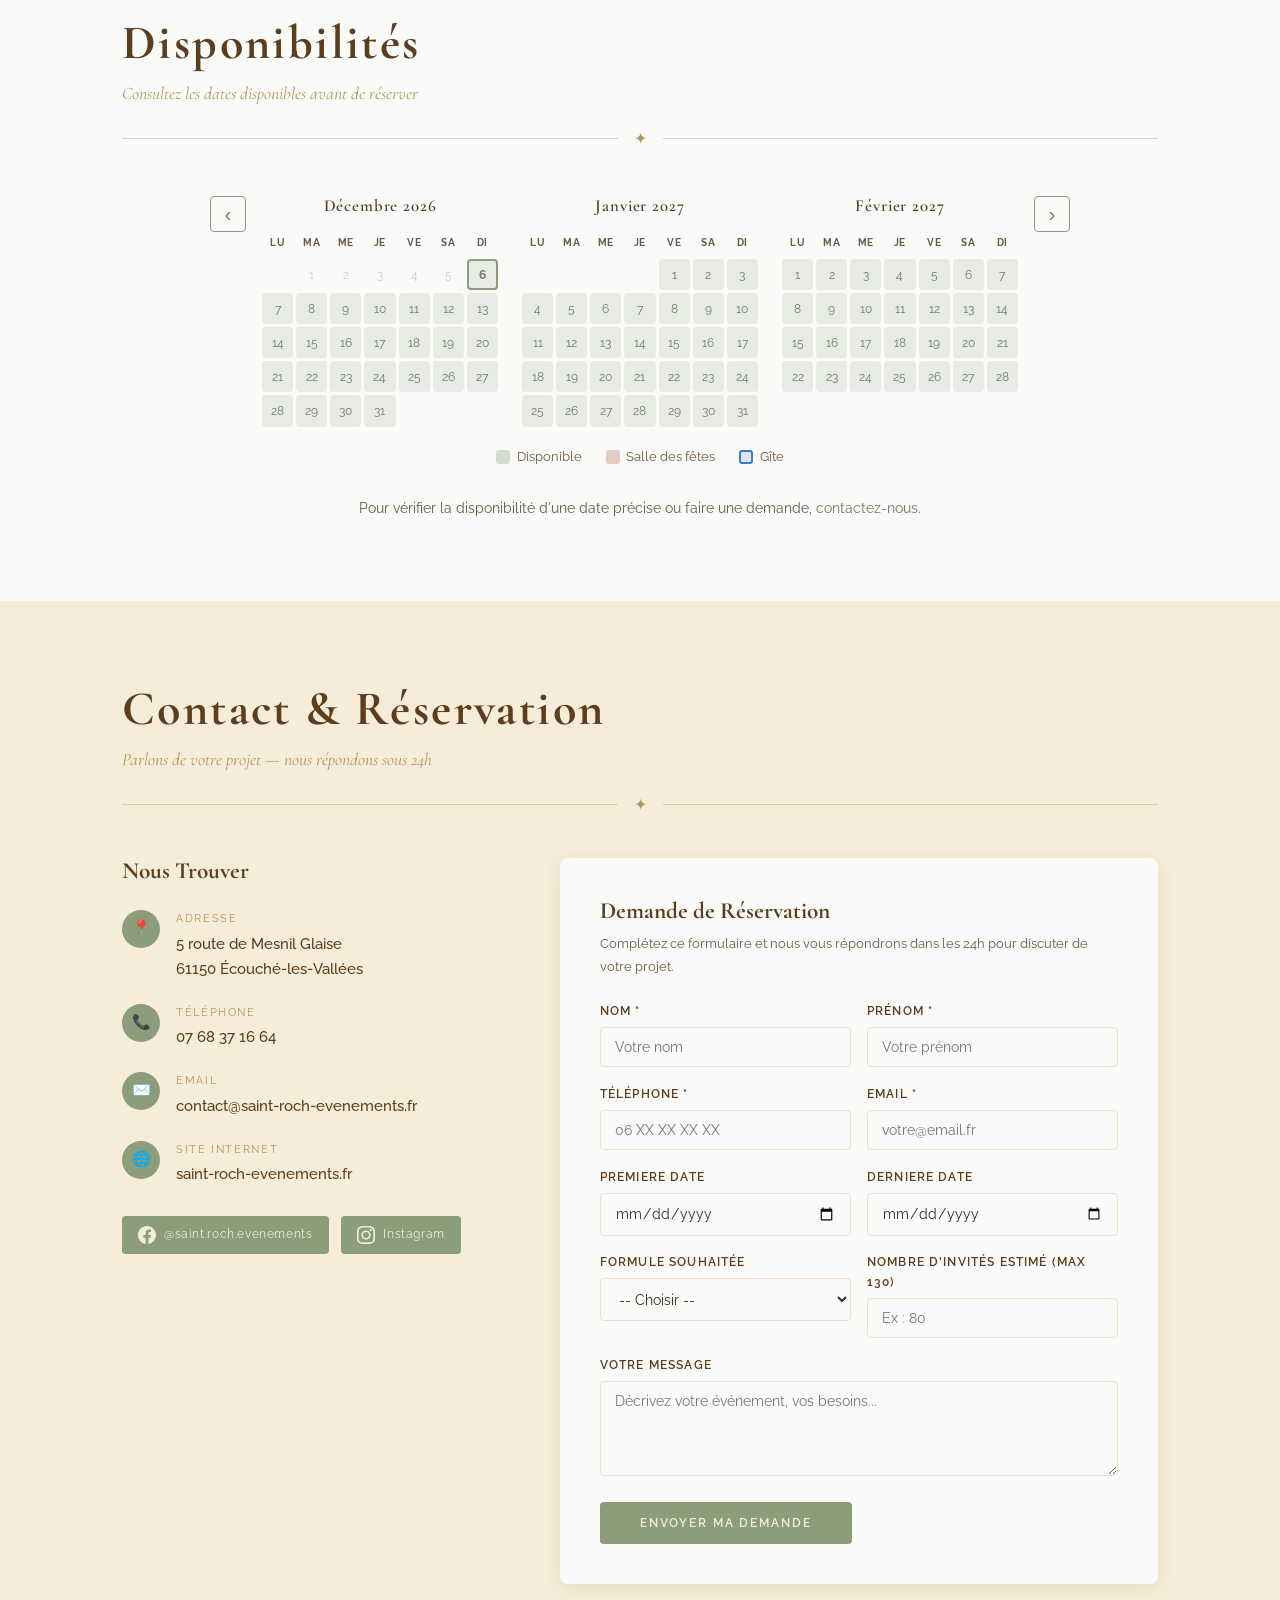
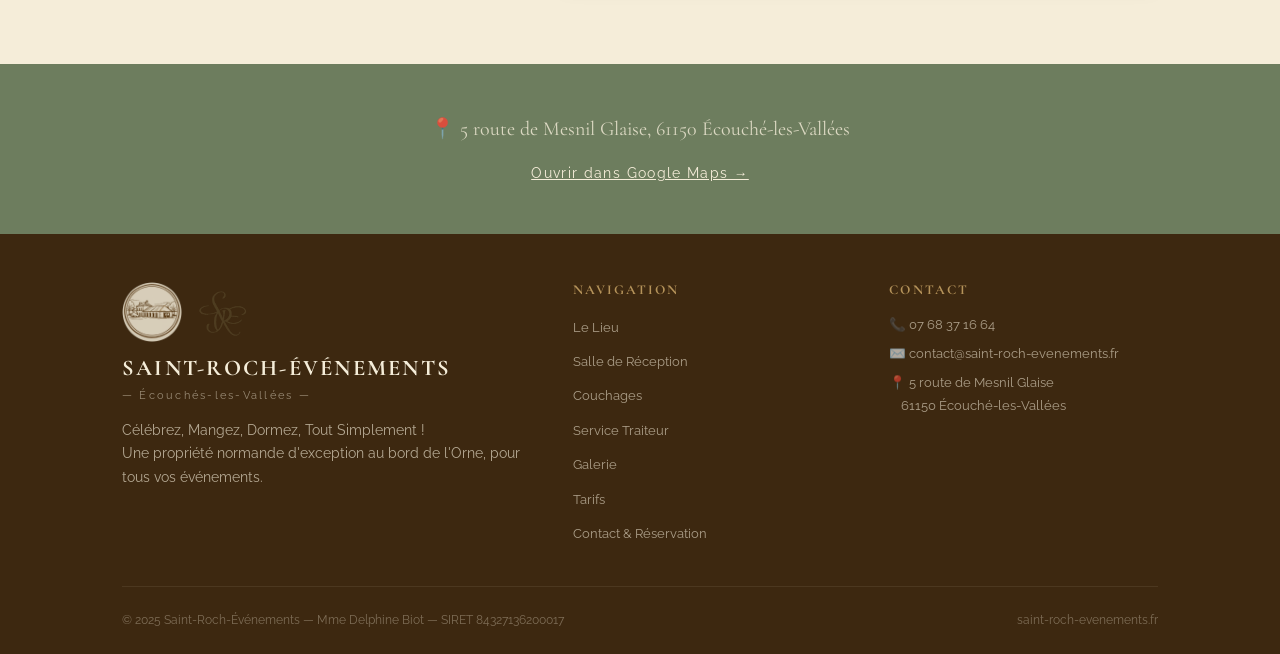
==== commit 3cde1e39: "Fix : suppression code mort couch-arrow, bump script v12 pour vider cache" ====
--- a/index.html
+++ b/index.html
@@ -1138,6 +1138,6 @@
     </div>
 </div>
 
-<script src="script.js?v=11"></script>
+<script src="script.js?v=12"></script>
 </body>
 </html>
